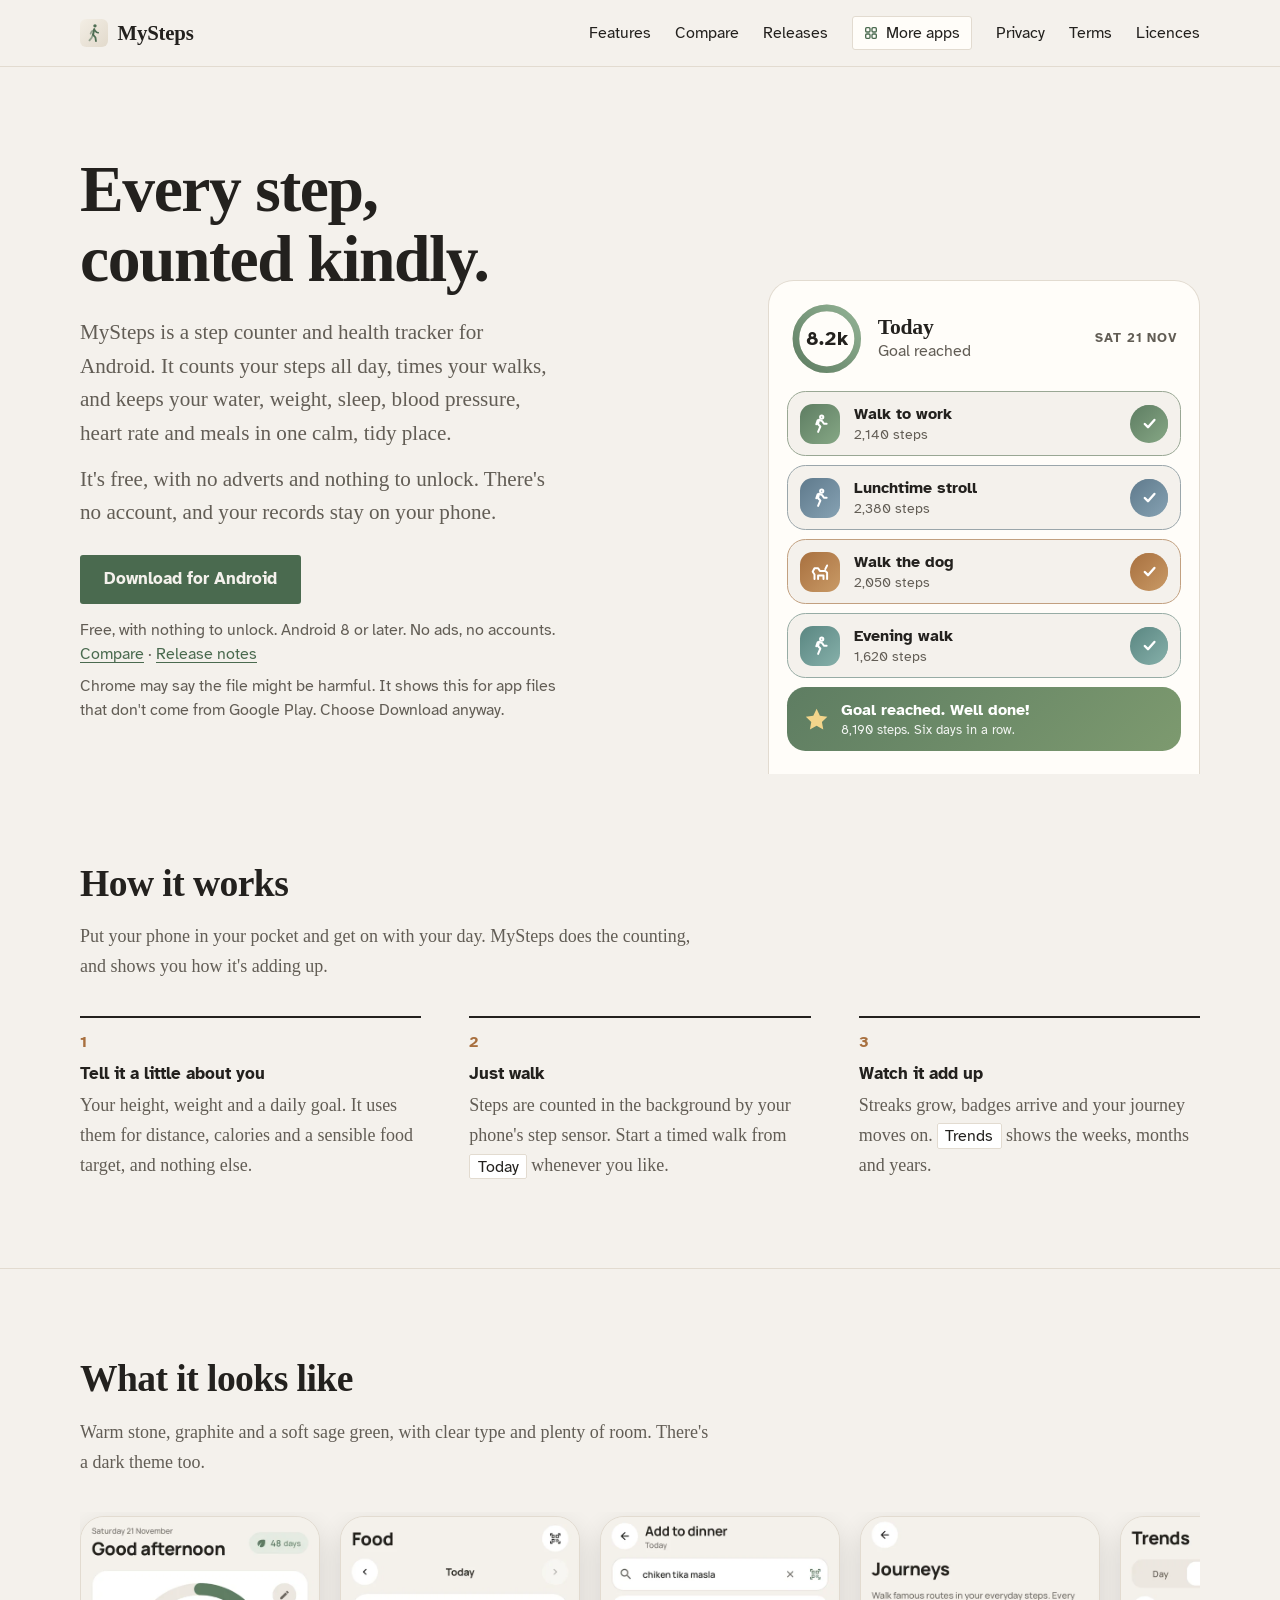
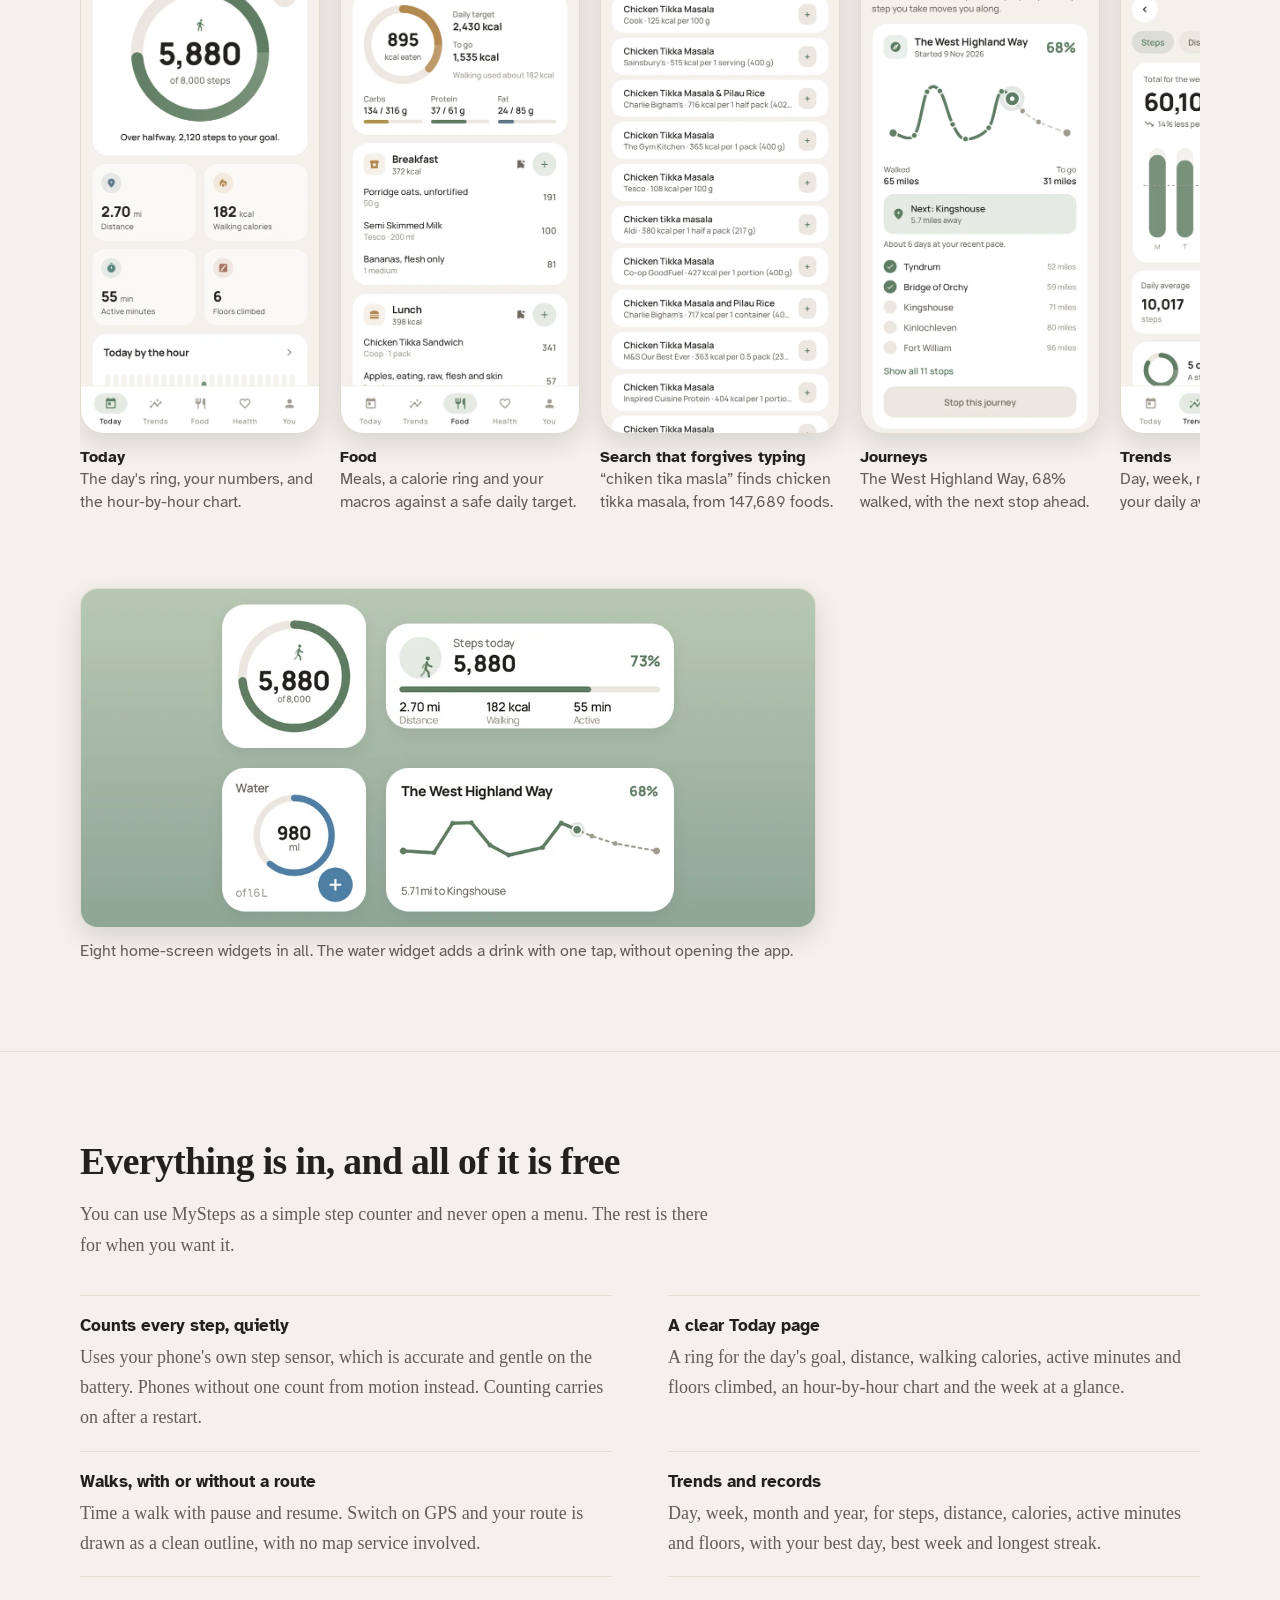
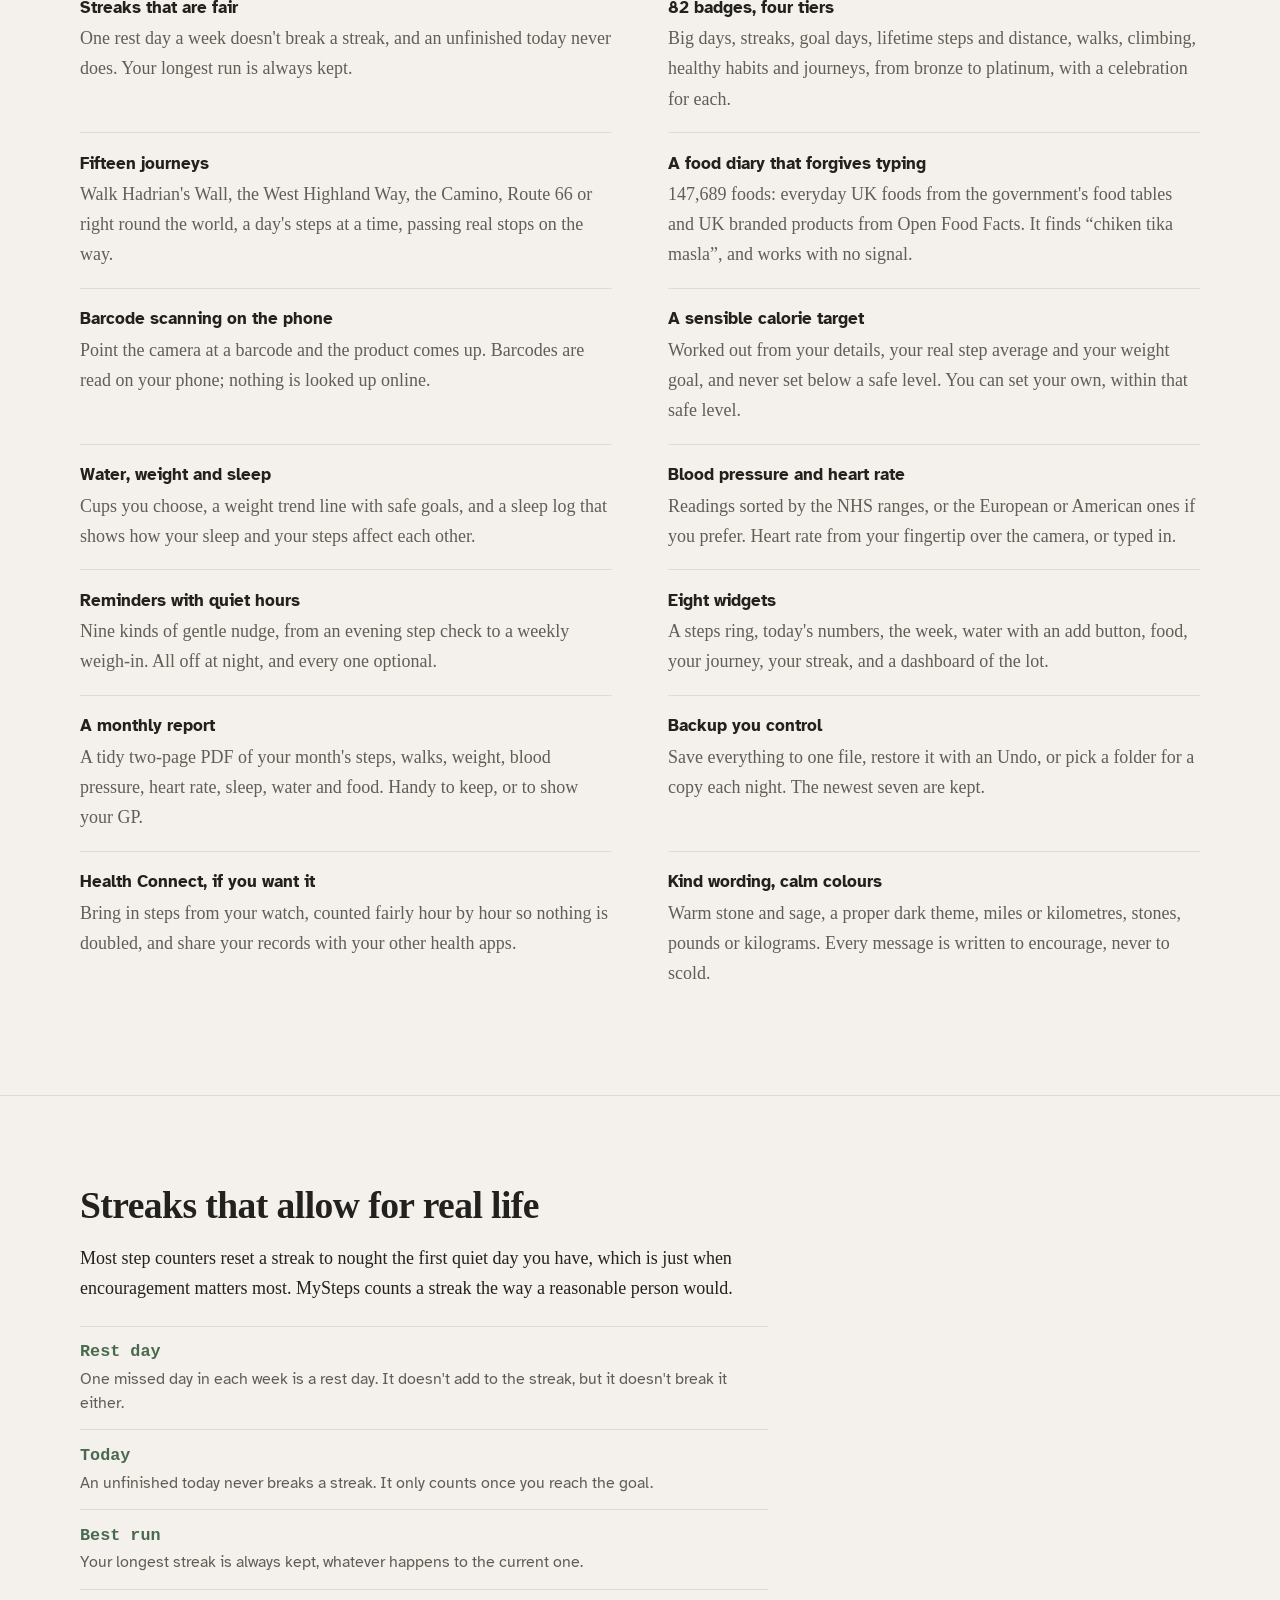
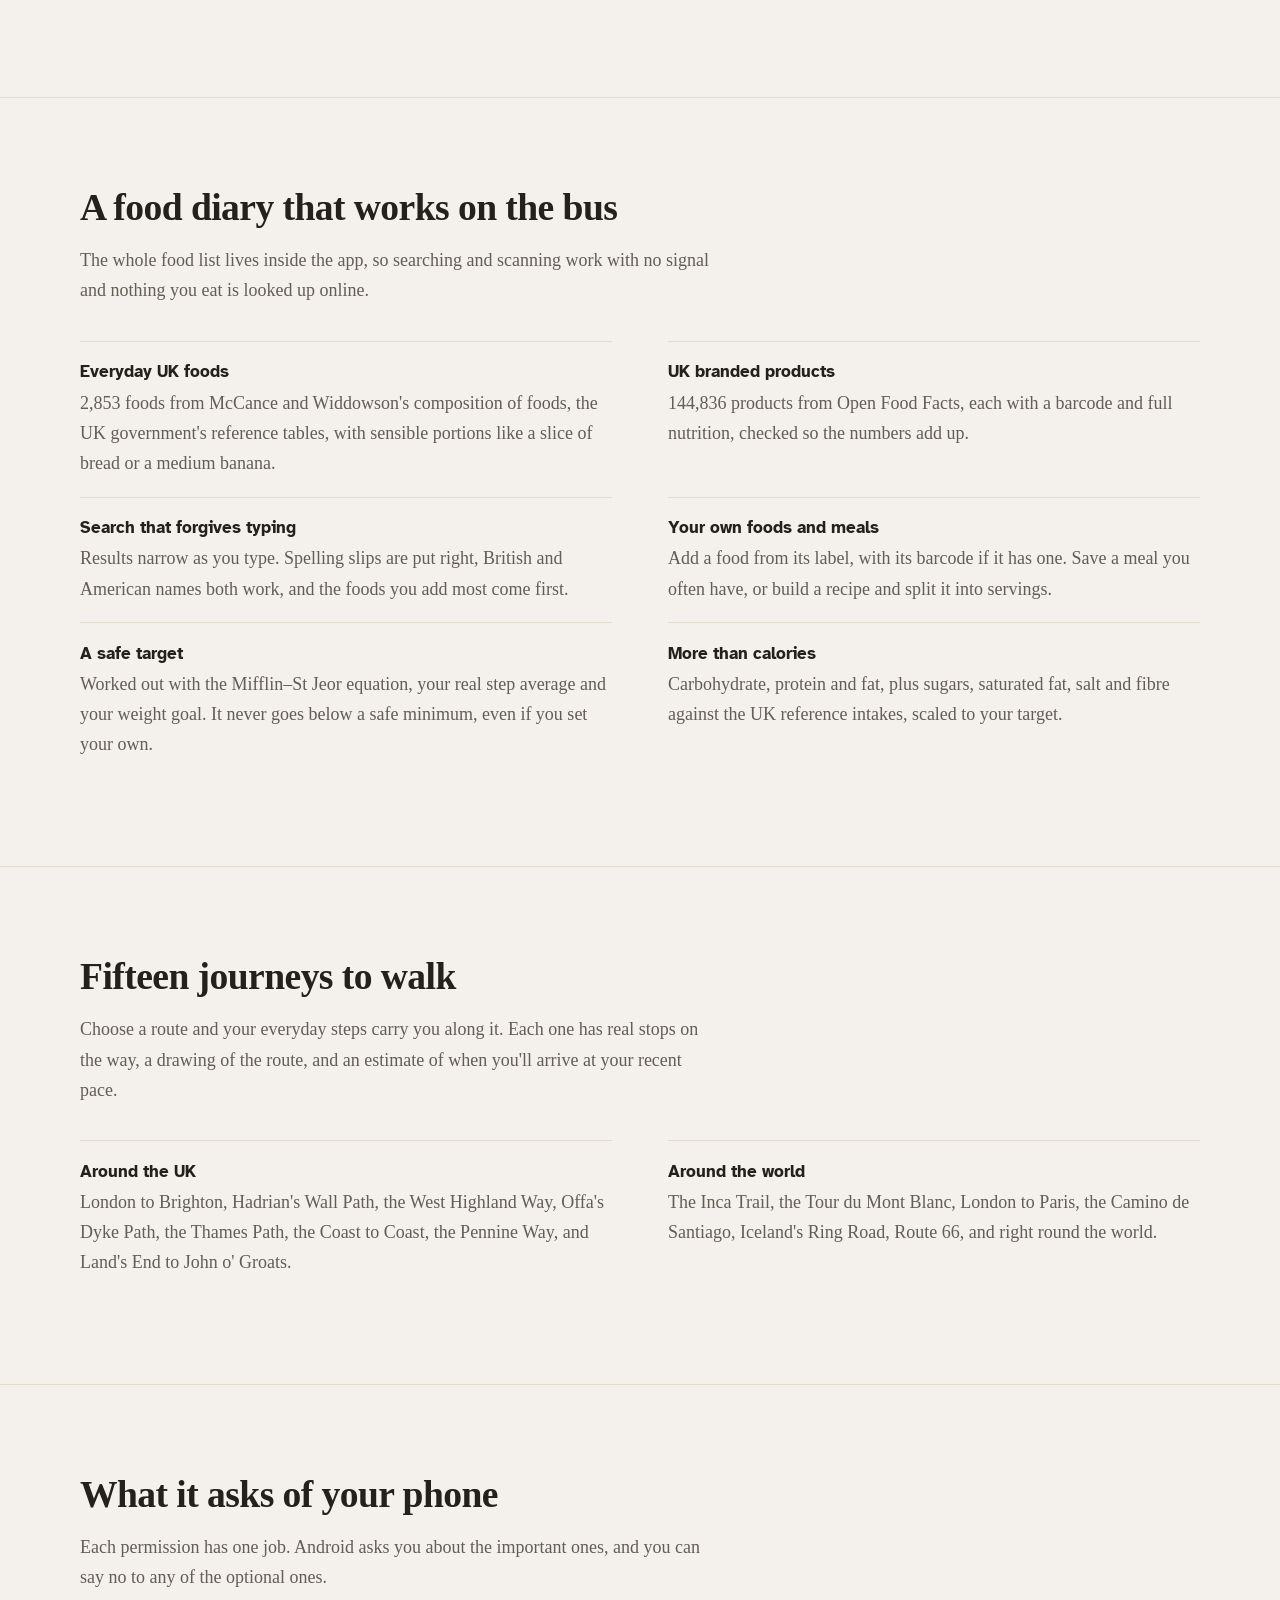
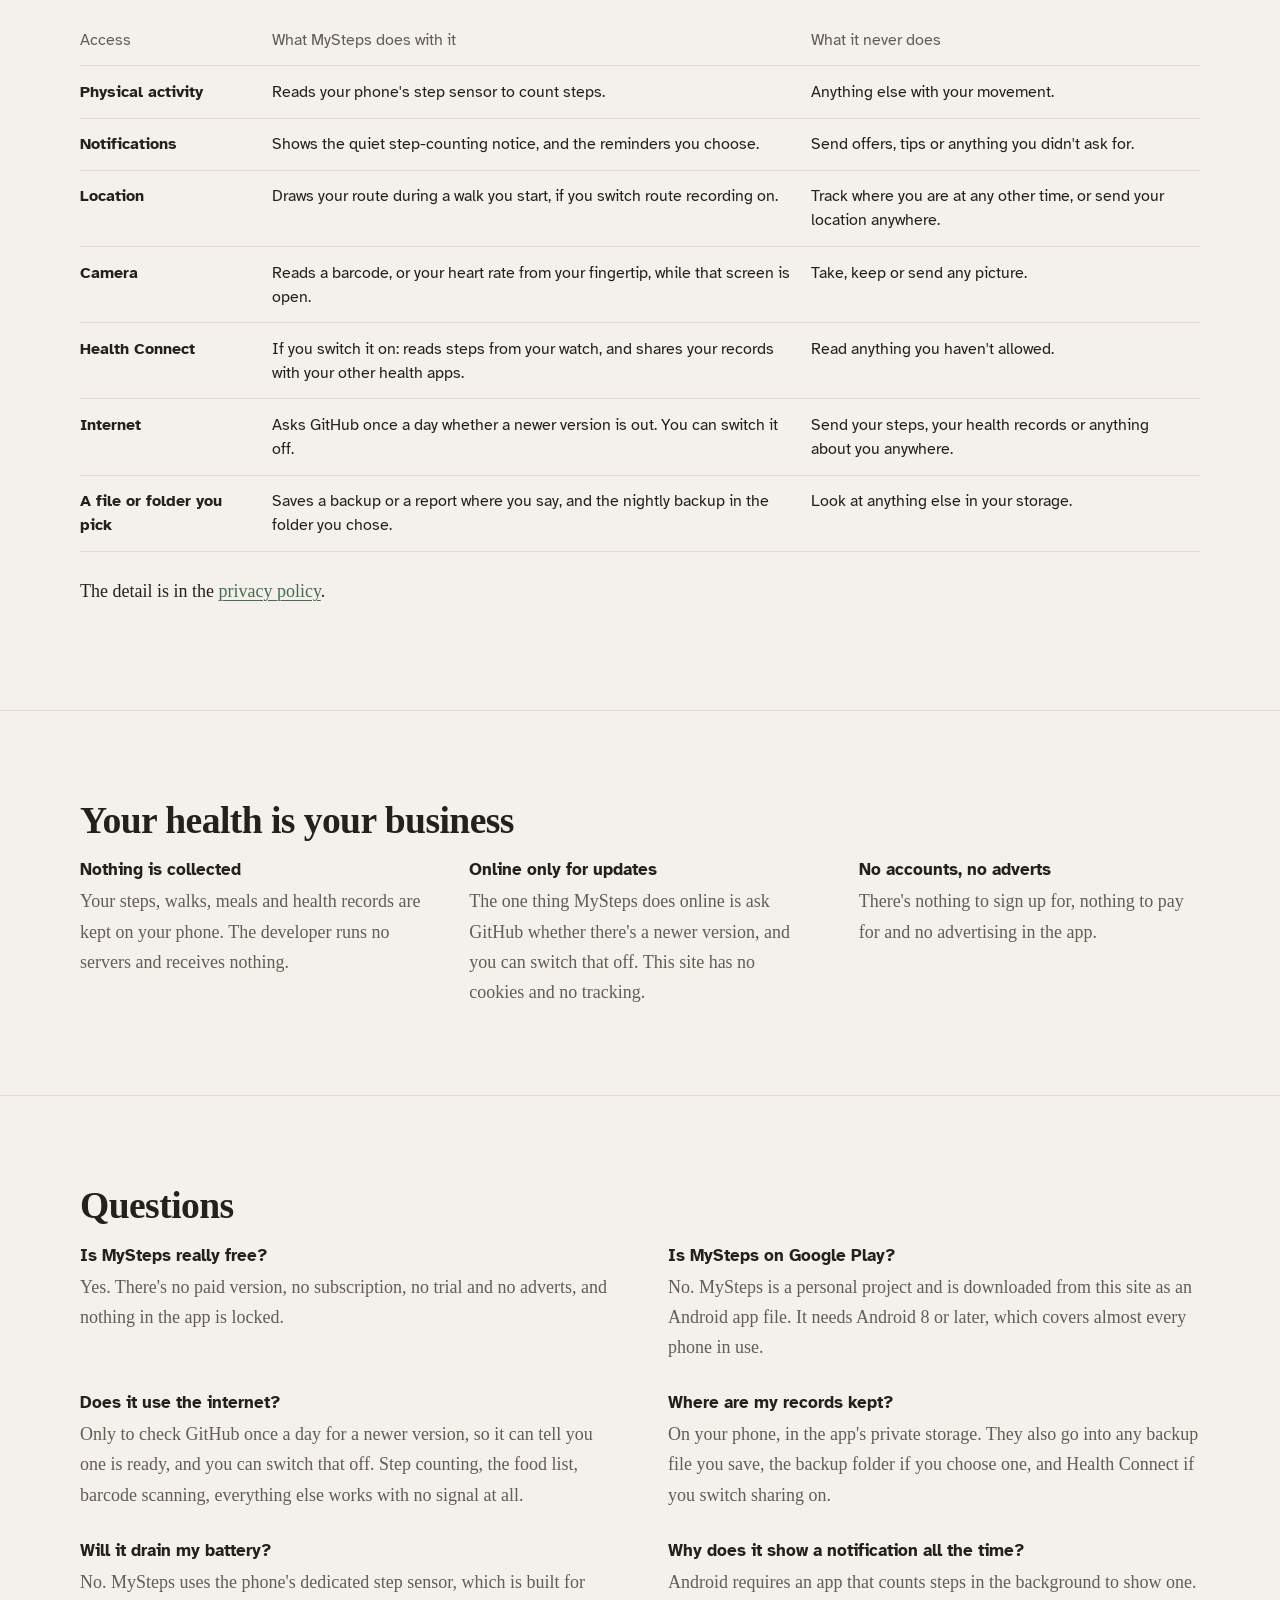
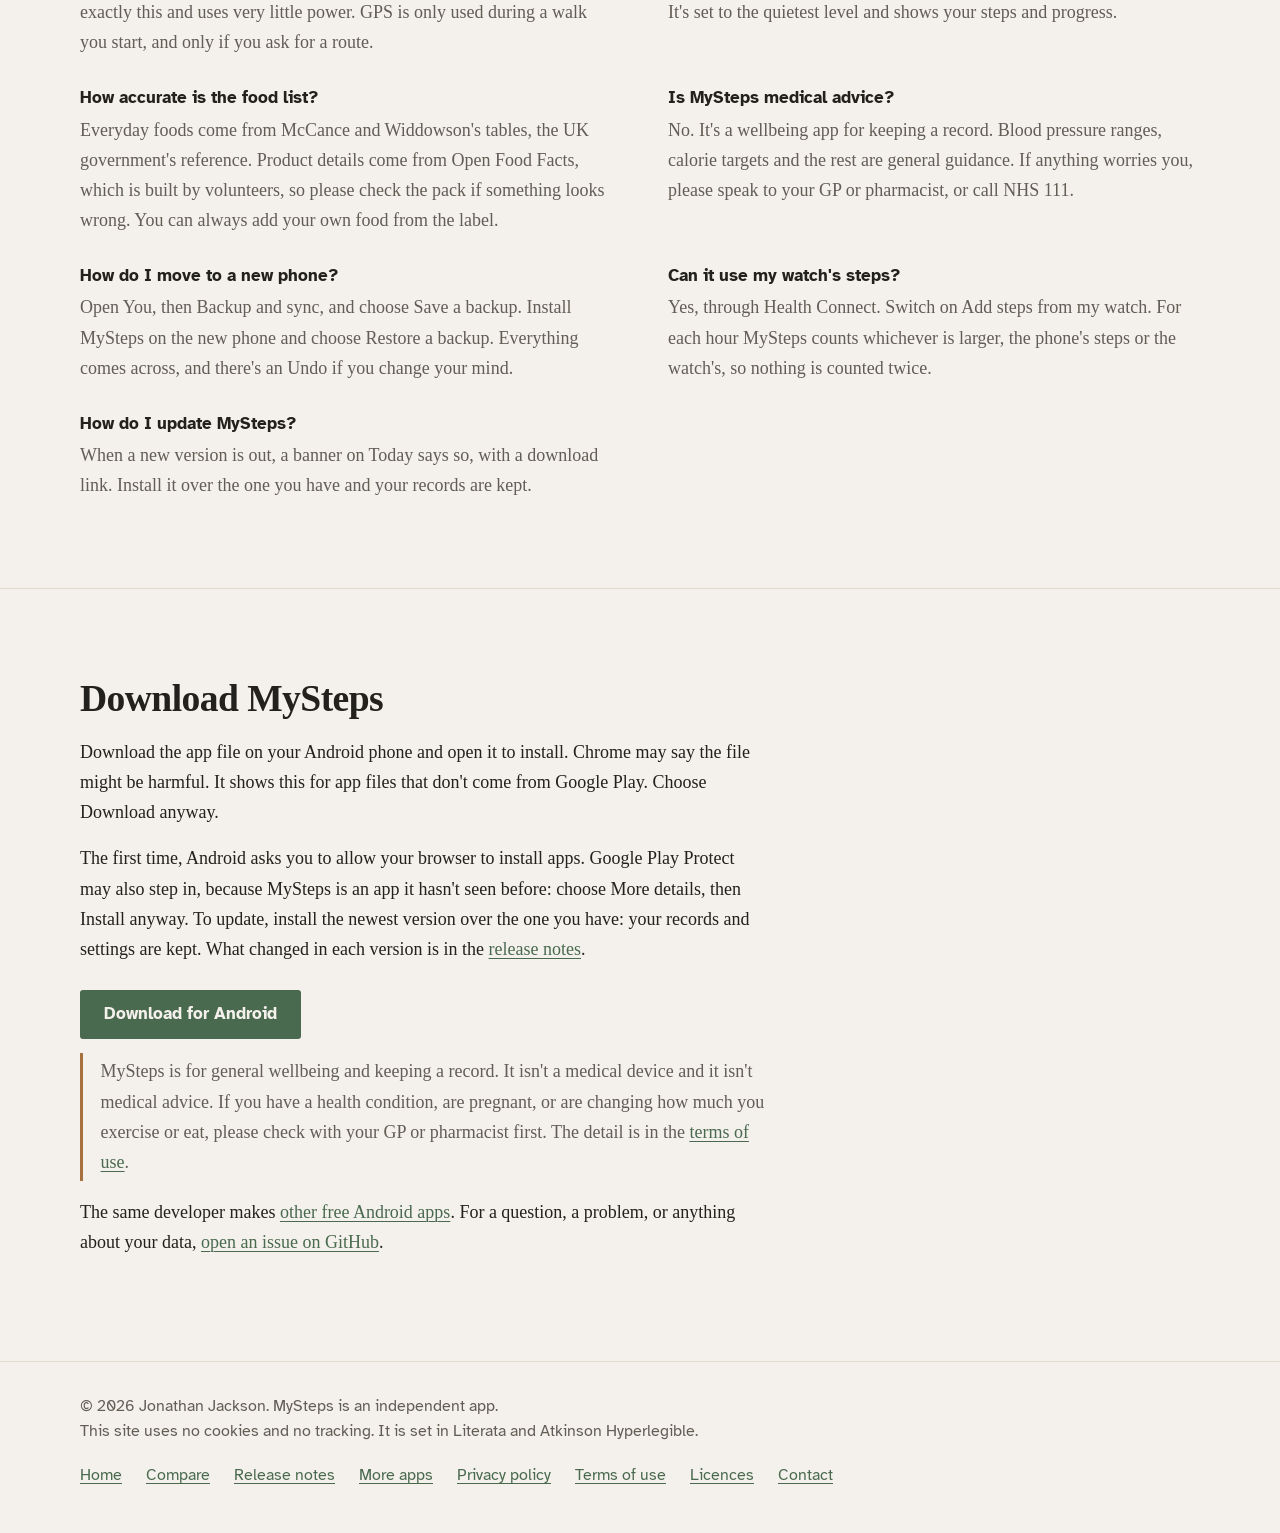
==== index.html @ c054b383 "MySteps website" ====
<!DOCTYPE html>
<html lang="en-GB">
<head>
<meta charset="utf-8">
<meta name="viewport" content="width=device-width, initial-scale=1">
<title>MySteps: a free step counter and health tracker for Android</title>
<meta name="description" content="MySteps counts your steps, times your walks, and keeps water, weight, sleep, blood pressure, heart rate and an offline UK food diary in one place. Free, no adverts, no account.">
<meta name="author" content="Jonathan Jackson">
<link rel="canonical" href="https://customgpter.github.io/mysteps/">
<meta name="theme-color" content="#f4f1ec" media="(prefers-color-scheme: light)">
<meta name="theme-color" content="#121211" media="(prefers-color-scheme: dark)">
<meta property="og:type" content="website">
<meta property="og:site_name" content="MySteps">
<meta property="og:title" content="MySteps: a free step counter and health tracker for Android">
<meta property="og:description" content="MySteps counts your steps, times your walks, and keeps water, weight, sleep, blood pressure, heart rate and an offline UK food diary in one place. Free, no adverts, no account.">
<meta property="og:url" content="https://customgpter.github.io/mysteps/">
<meta property="og:image" content="https://customgpter.github.io/mysteps/assets/og.png">
<meta property="og:image:width" content="1200">
<meta property="og:image:height" content="630">
<meta property="og:image:alt" content="Two MySteps screens, Today and Food, beside the MySteps name">
<meta property="og:locale" content="en_GB">
<meta name="twitter:card" content="summary_large_image">
<link rel="icon" href="assets/favicon.svg" type="image/svg+xml">
<link rel="apple-touch-icon" href="assets/apple-touch-icon.png">
<link rel="preload" href="assets/fonts/literata-latin-700-normal.woff2" as="font" type="font/woff2" crossorigin>
<link rel="preload" href="assets/fonts/literata-latin-400-normal.woff2" as="font" type="font/woff2" crossorigin>
<link rel="stylesheet" href="assets/site.css?v=1">
<script type="application/ld+json">{"@context":"https://schema.org","@type":"SoftwareApplication","name":"MySteps","url":"https://customgpter.github.io/mysteps/","description":"MySteps is an Android step counter and health tracker with walks, trends, fair streaks, 82 badges, 15 virtual journeys, an offline UK food diary with barcode scanning, water, weight, blood pressure, heart rate and sleep, reminders, eight widgets, a monthly PDF report, backup and Health Connect.","applicationCategory":"HealthApplication","applicationSubCategory":"Pedometer","operatingSystem":"Android 8.0 or later","softwareVersion":"1.0.0","downloadUrl":"https://github.com/CustomGPTer/mysteps/releases/latest/download/MySteps.apk","releaseNotes":"https://customgpter.github.io/mysteps/releases.html","offers":{"@type":"Offer","price":"0","priceCurrency":"GBP"},"inLanguage":"en-GB","image":"https://customgpter.github.io/mysteps/assets/og.png","screenshot":["https://customgpter.github.io/mysteps/assets/shots/today.webp","https://customgpter.github.io/mysteps/assets/shots/food.webp","https://customgpter.github.io/mysteps/assets/shots/journeys.webp"],"author":{"@type":"Person","name":"Jonathan Jackson"}}</script>
<script type="application/ld+json">{"@context":"https://schema.org","@type":"WebSite","name":"MySteps","url":"https://customgpter.github.io/mysteps/","inLanguage":"en-GB"}</script>
<script type="application/ld+json">{"@context": "https://schema.org", "@type": "FAQPage", "mainEntity": [{"@type": "Question", "name": "Is MySteps really free?", "acceptedAnswer": {"@type": "Answer", "text": "Yes. There's no paid version, no subscription, no trial and no adverts, and nothing in the app is locked."}}, {"@type": "Question", "name": "Is MySteps on Google Play?", "acceptedAnswer": {"@type": "Answer", "text": "No. MySteps is a personal project and is downloaded from this site as an Android app file. It needs Android 8 or later, which covers almost every phone in use."}}, {"@type": "Question", "name": "Does it use the internet?", "acceptedAnswer": {"@type": "Answer", "text": "Only to check GitHub once a day for a newer version, so it can tell you one is ready, and you can switch that off. Step counting, the food list, barcode scanning, everything else works with no signal at all."}}, {"@type": "Question", "name": "Where are my records kept?", "acceptedAnswer": {"@type": "Answer", "text": "On your phone, in the app's private storage. They also go into any backup file you save, the backup folder if you choose one, and Health Connect if you switch sharing on."}}, {"@type": "Question", "name": "Will it drain my battery?", "acceptedAnswer": {"@type": "Answer", "text": "No. MySteps uses the phone's dedicated step sensor, which is built for exactly this and uses very little power. GPS is only used during a walk you start, and only if you ask for a route."}}, {"@type": "Question", "name": "Why does it show a notification all the time?", "acceptedAnswer": {"@type": "Answer", "text": "Android requires an app that counts steps in the background to show one. It's set to the quietest level and shows your steps and progress."}}, {"@type": "Question", "name": "How accurate is the food list?", "acceptedAnswer": {"@type": "Answer", "text": "Everyday foods come from McCance and Widdowson's tables, the UK government's reference. Product details come from Open Food Facts, which is built by volunteers, so please check the pack if something looks wrong. You can always add your own food from the label."}}, {"@type": "Question", "name": "Is MySteps medical advice?", "acceptedAnswer": {"@type": "Answer", "text": "No. It's a wellbeing app for keeping a record. Blood pressure ranges, calorie targets and the rest are general guidance. If anything worries you, please speak to your GP or pharmacist, or call NHS 111."}}, {"@type": "Question", "name": "How do I move to a new phone?", "acceptedAnswer": {"@type": "Answer", "text": "Open You, then Backup and sync, and choose Save a backup. Install MySteps on the new phone and choose Restore a backup. Everything comes across, and there's an Undo if you change your mind."}}, {"@type": "Question", "name": "Can it use my watch's steps?", "acceptedAnswer": {"@type": "Answer", "text": "Yes, through Health Connect. Switch on Add steps from my watch. For each hour MySteps counts whichever is larger, the phone's steps or the watch's, so nothing is counted twice."}}, {"@type": "Question", "name": "How do I update MySteps?", "acceptedAnswer": {"@type": "Answer", "text": "When a new version is out, a banner on Today says so, with a download link. Install it over the one you have and your records are kept."}}]}</script>
</head>
<body>
<a class="skip" href="#main">Skip to content</a>
<header class="masthead">
<div class="wrap">
<a class="brand" href="./" aria-label="MySteps home"><svg viewBox="0 0 108 108" aria-hidden="true"><defs><linearGradient id="ms-tile" x1="0" y1="0" x2="1" y2="1"><stop offset="0" stop-color="#F3EEE5"/><stop offset="1" stop-color="#E2DACC"/></linearGradient></defs><rect width="108" height="108" rx="24" fill="url(#ms-tile)"/><g transform="translate(54 54) scale(1.25) translate(-54 -52)" fill="none" stroke="#4F6E54" stroke-linecap="round" stroke-linejoin="round"><circle cx="57" cy="30" r="5.2" fill="#4F6E54" stroke="none"/><path d="M55 40 51 57" stroke-width="6.2"/><path d="M54.6 42.5 61.5 49.5 67 51" stroke-width="5"/><path d="M54.6 42.5 46.5 47.5 43.5 54" stroke-width="5" stroke-opacity=".55"/><path d="M51 57 58.5 66 60 77" stroke-width="5.6"/><path d="M51 57 46.5 67 40 74.5" stroke-width="5.6" stroke-opacity=".55"/></g></svg><span>MySteps</span></a>
<nav aria-label="Main"><ul><li><a href="./#features">Features</a></li><li><a href="compare.html">Compare</a></li><li><a href="releases.html">Releases</a></li><li><a class="more-apps" href="more-apps.html"><svg viewBox="0 0 24 24" aria-hidden="true"><rect x="4" y="4" width="6.5" height="6.5" rx="1.6"/><rect x="13.5" y="4" width="6.5" height="6.5" rx="1.6"/><rect x="4" y="13.5" width="6.5" height="6.5" rx="1.6"/><rect x="13.5" y="13.5" width="6.5" height="6.5" rx="1.6"/></svg>More apps</a></li><li><a href="privacy.html">Privacy</a></li><li><a href="terms.html">Terms</a></li><li><a href="licences.html">Licences</a></li></ul></nav>
</div>
</header>
<main id="main">
<div class="hero">
<div class="wrap hero-grid">
<div class="hero-copy">
<h1>Every step, counted kindly.</h1>
<p class="lede">MySteps is a step counter and health tracker for Android. It counts your steps all day, times your walks, and keeps your water, weight, sleep, blood pressure, heart rate and meals in one calm, tidy place.</p>
<p class="lede">It's free, with no adverts and nothing to unlock. There's no account, and your records stay on your phone.</p>
<p class="get"><a class="button" href="https://github.com/CustomGPTer/mysteps/releases/latest/download/MySteps.apk">Download for Android</a></p>
<p class="facts">Free, with nothing to unlock. Android 8 or later. No ads, no accounts. <a href="compare.html">Compare</a> &middot; <a href="releases.html">Release notes</a></p>
<p class="facts">Chrome may say the file might be harmful. It shows this for app files that don't come from Google Play. Choose Download anyway.</p>
</div>
<div class="demo" role="img" aria-label="The MySteps Today ring. Four walks through the day are added one after another, the ring fills to the day's goal of 8,000 steps, and a banner says the goal is reached, the sixth day in a row."><div class="d-head"><span class="d-ring"><svg viewBox="0 0 100 100" aria-hidden="true"><defs><linearGradient id="ms-demo" x1="0" y1="0" x2="1" y2="1"><stop offset="0" stop-color="#5e7d62"/><stop offset="1" stop-color="#93b395"/></linearGradient></defs><circle class="t" cx="50" cy="50" r="42"/><circle class="r" cx="50" cy="50" r="42" pathLength="100"/></svg><span class="d-count"><span class="reel"><span><b>0</b><b>2.1k</b><b>4.5k</b><b>6.6k</b><b>8.2k</b></span></span></span></span><span class="d-title"><strong>Today</strong><span class="d-sub"><span class="a">Every step counts</span><span class="b">Goal reached</span></span></span><span class="d-date">Sat 21 Nov</span></div><ul class="d-rows"><li style="--c:#5e7d62;--c2:#86a785"><span class="d-ico"><svg viewBox="0 0 24 24" aria-hidden="true"><circle cx="13" cy="4.5" r="1.8"/><path d="M9 21l2.5-6-2.5-2.5 1-5 3.5 1.5 2 3h3M7 12.5l1.5-4.5"/></svg></span><span class="d-name">Walk to work<small>2,140 steps</small></span><span class="d-tick"><span class="d-on"><svg viewBox="0 0 24 24" aria-hidden="true"><path d="M6 12.5l4 4 8-9"/></svg></span></span></li><li style="--c:#5f7a8c;--c2:#86a2b3"><span class="d-ico"><svg viewBox="0 0 24 24" aria-hidden="true"><circle cx="13" cy="4.5" r="1.8"/><path d="M9 21l2.5-6-2.5-2.5 1-5 3.5 1.5 2 3h3M7 12.5l1.5-4.5"/></svg></span><span class="d-name">Lunchtime stroll<small>2,380 steps</small></span><span class="d-tick"><span class="d-on"><svg viewBox="0 0 24 24" aria-hidden="true"><path d="M6 12.5l4 4 8-9"/></svg></span></span></li><li style="--c:#a8703f;--c2:#c99a66"><span class="d-ico"><svg viewBox="0 0 24 24" aria-hidden="true"><path d="M5 20v-5l-2-3 2-4h4l2 3h6l2 2v7M9 20v-4h6v4M17 9l2-4"/></svg></span><span class="d-name">Walk the dog<small>2,050 steps</small></span><span class="d-tick"><span class="d-on"><svg viewBox="0 0 24 24" aria-hidden="true"><path d="M6 12.5l4 4 8-9"/></svg></span></span></li><li style="--c:#5a8681;--c2:#86b0aa"><span class="d-ico"><svg viewBox="0 0 24 24" aria-hidden="true"><circle cx="13" cy="4.5" r="1.8"/><path d="M9 21l2.5-6-2.5-2.5 1-5 3.5 1.5 2 3h3M7 12.5l1.5-4.5"/></svg></span><span class="d-name">Evening walk<small>1,620 steps</small></span><span class="d-tick"><span class="d-on"><svg viewBox="0 0 24 24" aria-hidden="true"><path d="M6 12.5l4 4 8-9"/></svg></span></span></li></ul><div class="d-toast"><svg viewBox="0 0 24 24" aria-hidden="true"><path d="M12 2.5l2.9 6.1 6.6.9-4.8 4.6 1.2 6.6L12 17.5l-5.9 3.2 1.2-6.6L2.5 9.5l6.6-.9z"/></svg><span>Goal reached. Well done!<small>8,190 steps. Six days in a row.</small></span></div></div>
</div>
</div>

<section id="how" aria-labelledby="how-h">
<div class="wrap">
<h2 id="how-h">How it works</h2>
<p class="intro">Put your phone in your pocket and get on with your day. MySteps does the counting, and shows you how it's adding up.</p>
<ol class="steps">
<li><h3>Tell it a little about you</h3><p>Your height, weight and a daily goal. It uses them for distance, calories and a sensible food target, and nothing else.</p></li>
<li><h3>Just walk</h3><p>Steps are counted in the background by your phone's step sensor. Start a timed walk from <span class="path">Today</span> whenever you like.</p></li>
<li><h3>Watch it add up</h3><p>Streaks grow, badges arrive and your journey moves on. <span class="path">Trends</span> shows the weeks, months and years.</p></li>
</ol>
</div>
</section>

<section id="screens" aria-labelledby="screens-h">
<div class="wrap">
<h2 id="screens-h">What it looks like</h2>
<p class="intro">Warm stone, graphite and a soft sage green, with clear type and plenty of room. There's a dark theme too.</p>
<ul class="shots"><li><figure><img src="assets/shots/today.webp" width="540" height="1169" alt="Today: The day&#x27;s ring, your numbers, and the hour-by-hour chart."><figcaption><strong>Today</strong>The day&#x27;s ring, your numbers, and the hour-by-hour chart.</figcaption></figure></li><li><figure><img src="assets/shots/food.webp" width="540" height="1169" alt="Food: Meals, a calorie ring and your macros against a safe daily target."><figcaption><strong>Food</strong>Meals, a calorie ring and your macros against a safe daily target.</figcaption></figure></li><li><figure><img src="assets/shots/search.webp" width="540" height="1169" alt="Search that forgives typing: “chiken tika masla” finds chicken tikka masala, from 147,689 foods."><figcaption><strong>Search that forgives typing</strong>“chiken tika masla” finds chicken tikka masala, from 147,689 foods.</figcaption></figure></li><li><figure><img src="assets/shots/journeys.webp" width="540" height="1169" alt="Journeys: The West Highland Way, 68% walked, with the next stop ahead." loading="lazy"><figcaption><strong>Journeys</strong>The West Highland Way, 68% walked, with the next stop ahead.</figcaption></figure></li><li><figure><img src="assets/shots/trends.webp" width="540" height="1169" alt="Trends: Day, week, month and year, with your daily average and best day." loading="lazy"><figcaption><strong>Trends</strong>Day, week, month and year, with your daily average and best day.</figcaption></figure></li><li><figure><img src="assets/shots/health.webp" width="540" height="1169" alt="Health: Water, weight, sleep, blood pressure and heart rate in one place." loading="lazy"><figcaption><strong>Health</strong>Water, weight, sleep, blood pressure and heart rate in one place.</figcaption></figure></li><li><figure><img src="assets/shots/badges.webp" width="540" height="1169" alt="Achievements: Your streak, with its weekly rest day, and 82 badges to earn." loading="lazy"><figcaption><strong>Achievements</strong>Your streak, with its weekly rest day, and 82 badges to earn.</figcaption></figure></li><li><figure><img src="assets/shots/dark.webp" width="540" height="1169" alt="Dark theme: The same app in its dark look, for evenings." loading="lazy"><figcaption><strong>Dark theme</strong>The same app in its dark look, for evenings.</figcaption></figure></li></ul>
<figure class="wide-shot"><img src="assets/shots/widgets.webp" width="1040" height="480" alt="Four MySteps widgets on a home screen: a steps ring, today's steps with distance, calories and active minutes, water with an add button, and the West Highland Way journey" loading="lazy"><figcaption>Eight home-screen widgets in all. The water widget adds a drink with one tap, without opening the app.</figcaption></figure>
</div>
</section>

<section id="features" aria-labelledby="features-h">
<div class="wrap">
<h2 id="features-h">Everything is in, and all of it is free</h2>
<p class="intro">You can use MySteps as a simple step counter and never open a menu. The rest is there for when you want it.</p>
<dl class="features">
<div><dt>Counts every step, quietly</dt><dd>Uses your phone&#x27;s own step sensor, which is accurate and gentle on the battery. Phones without one count from motion instead. Counting carries on after a restart.</dd></div><div><dt>A clear Today page</dt><dd>A ring for the day&#x27;s goal, distance, walking calories, active minutes and floors climbed, an hour-by-hour chart and the week at a glance.</dd></div><div><dt>Walks, with or without a route</dt><dd>Time a walk with pause and resume. Switch on GPS and your route is drawn as a clean outline, with no map service involved.</dd></div><div><dt>Trends and records</dt><dd>Day, week, month and year, for steps, distance, calories, active minutes and floors, with your best day, best week and longest streak.</dd></div><div><dt>Streaks that are fair</dt><dd>One rest day a week doesn&#x27;t break a streak, and an unfinished today never does. Your longest run is always kept.</dd></div><div><dt>82 badges, four tiers</dt><dd>Big days, streaks, goal days, lifetime steps and distance, walks, climbing, healthy habits and journeys, from bronze to platinum, with a celebration for each.</dd></div><div><dt>Fifteen journeys</dt><dd>Walk Hadrian&#x27;s Wall, the West Highland Way, the Camino, Route 66 or right round the world, a day&#x27;s steps at a time, passing real stops on the way.</dd></div><div><dt>A food diary that forgives typing</dt><dd>147,689 foods: everyday UK foods from the government&#x27;s food tables and UK branded products from Open Food Facts. It finds “chiken tika masla”, and works with no signal.</dd></div><div><dt>Barcode scanning on the phone</dt><dd>Point the camera at a barcode and the product comes up. Barcodes are read on your phone; nothing is looked up online.</dd></div><div><dt>A sensible calorie target</dt><dd>Worked out from your details, your real step average and your weight goal, and never set below a safe level. You can set your own, within that safe level.</dd></div><div><dt>Water, weight and sleep</dt><dd>Cups you choose, a weight trend line with safe goals, and a sleep log that shows how your sleep and your steps affect each other.</dd></div><div><dt>Blood pressure and heart rate</dt><dd>Readings sorted by the NHS ranges, or the European or American ones if you prefer. Heart rate from your fingertip over the camera, or typed in.</dd></div><div><dt>Reminders with quiet hours</dt><dd>Nine kinds of gentle nudge, from an evening step check to a weekly weigh-in. All off at night, and every one optional.</dd></div><div><dt>Eight widgets</dt><dd>A steps ring, today&#x27;s numbers, the week, water with an add button, food, your journey, your streak, and a dashboard of the lot.</dd></div><div><dt>A monthly report</dt><dd>A tidy two-page PDF of your month&#x27;s steps, walks, weight, blood pressure, heart rate, sleep, water and food. Handy to keep, or to show your GP.</dd></div><div><dt>Backup you control</dt><dd>Save everything to one file, restore it with an Undo, or pick a folder for a copy each night. The newest seven are kept.</dd></div><div><dt>Health Connect, if you want it</dt><dd>Bring in steps from your watch, counted fairly hour by hour so nothing is doubled, and share your records with your other health apps.</dd></div><div><dt>Kind wording, calm colours</dt><dd>Warm stone and sage, a proper dark theme, miles or kilometres, stones, pounds or kilograms. Every message is written to encourage, never to scold.</dd></div>
</dl>
</div>
</section>

<section id="streaks" aria-labelledby="streaks-h">
<div class="wrap"><div class="measure">
<h2 id="streaks-h">Streaks that allow for real life</h2>
<p>Most step counters reset a streak to nought the first quiet day you have, which is just when encouragement matters most. MySteps counts a streak the way a reasonable person would.</p>
<ul class="typed">
<li><code>Rest day</code><span>One missed day in each week is a rest day. It doesn't add to the streak, but it doesn't break it either.</span></li>
<li><code>Today</code><span>An unfinished today never breaks a streak. It only counts once you reach the goal.</span></li>
<li><code>Best run</code><span>Your longest streak is always kept, whatever happens to the current one.</span></li>
</ul>
</div></div>
</section>

<section id="food" aria-labelledby="food-h">
<div class="wrap">
<h2 id="food-h">A food diary that works on the bus</h2>
<p class="intro">The whole food list lives inside the app, so searching and scanning work with no signal and nothing you eat is looked up online.</p>
<dl class="features">
<div><dt>Everyday UK foods</dt><dd>2,853 foods from McCance and Widdowson's composition of foods, the UK government's reference tables, with sensible portions like a slice of bread or a medium banana.</dd></div>
<div><dt>UK branded products</dt><dd>144,836 products from Open Food Facts, each with a barcode and full nutrition, checked so the numbers add up.</dd></div>
<div><dt>Search that forgives typing</dt><dd>Results narrow as you type. Spelling slips are put right, British and American names both work, and the foods you add most come first.</dd></div>
<div><dt>Your own foods and meals</dt><dd>Add a food from its label, with its barcode if it has one. Save a meal you often have, or build a recipe and split it into servings.</dd></div>
<div><dt>A safe target</dt><dd>Worked out with the Mifflin&ndash;St Jeor equation, your real step average and your weight goal. It never goes below a safe minimum, even if you set your own.</dd></div>
<div><dt>More than calories</dt><dd>Carbohydrate, protein and fat, plus sugars, saturated fat, salt and fibre against the UK reference intakes, scaled to your target.</dd></div>
</dl>
</div>
</section>

<section id="journeys" aria-labelledby="journeys-h">
<div class="wrap">
<h2 id="journeys-h">Fifteen journeys to walk</h2>
<p class="intro">Choose a route and your everyday steps carry you along it. Each one has real stops on the way, a drawing of the route, and an estimate of when you'll arrive at your recent pace.</p>
<dl class="features">
<div><dt>Around the UK</dt><dd>London to Brighton, Hadrian's Wall Path, the West Highland Way, Offa's Dyke Path, the Thames Path, the Coast to Coast, the Pennine Way, and Land's End to John o' Groats.</dd></div>
<div><dt>Around the world</dt><dd>The Inca Trail, the Tour du Mont Blanc, London to Paris, the Camino de Santiago, Iceland's Ring Road, Route 66, and right round the world.</dd></div>
</dl>
</div>
</section>

<section id="permissions" aria-labelledby="permissions-h">
<div class="wrap">
<h2 id="permissions-h">What it asks of your phone</h2>
<p class="intro">Each permission has one job. Android asks you about the important ones, and you can say no to any of the optional ones.</p>
<div class="scroll">
<table>
<thead><tr><th scope="col">Access</th><th scope="col">What MySteps does with it</th><th scope="col">What it never does</th></tr></thead>
<tbody>
<tr><th scope="row">Physical activity</th><td>Reads your phone's step sensor to count steps.</td><td>Anything else with your movement.</td></tr>
<tr><th scope="row">Notifications</th><td>Shows the quiet step-counting notice, and the reminders you choose.</td><td>Send offers, tips or anything you didn't ask for.</td></tr>
<tr><th scope="row">Location</th><td>Draws your route during a walk you start, if you switch route recording on.</td><td>Track where you are at any other time, or send your location anywhere.</td></tr>
<tr><th scope="row">Camera</th><td>Reads a barcode, or your heart rate from your fingertip, while that screen is open.</td><td>Take, keep or send any picture.</td></tr>
<tr><th scope="row">Health Connect</th><td>If you switch it on: reads steps from your watch, and shares your records with your other health apps.</td><td>Read anything you haven't allowed.</td></tr>
<tr><th scope="row">Internet</th><td>Asks GitHub once a day whether a newer version is out. You can switch it off.</td><td>Send your steps, your health records or anything about you anywhere.</td></tr>
<tr><th scope="row">A file or folder you pick</th><td>Saves a backup or a report where you say, and the nightly backup in the folder you chose.</td><td>Look at anything else in your storage.</td></tr>
</tbody>
</table>
</div>
<p class="after-table">The detail is in the <a href="privacy.html">privacy policy</a>.</p>
</div>
</section>

<section id="privacy" aria-labelledby="privacy-h">
<div class="wrap">
<h2 id="privacy-h">Your health is your business</h2>
<ul class="plain">
<li><h3>Nothing is collected</h3><p>Your steps, walks, meals and health records are kept on your phone. The developer runs no servers and receives nothing.</p></li>
<li><h3>Online only for updates</h3><p>The one thing MySteps does online is ask GitHub whether there's a newer version, and you can switch that off. This site has no cookies and no tracking.</p></li>
<li><h3>No accounts, no adverts</h3><p>There's nothing to sign up for, nothing to pay for and no advertising in the app.</p></li>
</ul>
</div>
</section>

<section id="faq" aria-labelledby="faq-h">
<div class="wrap">
<h2 id="faq-h">Questions</h2>
<div class="faq"><div><h3>Is MySteps really free?</h3><p>Yes. There&#x27;s no paid version, no subscription, no trial and no adverts, and nothing in the app is locked.</p></div><div><h3>Is MySteps on Google Play?</h3><p>No. MySteps is a personal project and is downloaded from this site as an Android app file. It needs Android 8 or later, which covers almost every phone in use.</p></div><div><h3>Does it use the internet?</h3><p>Only to check GitHub once a day for a newer version, so it can tell you one is ready, and you can switch that off. Step counting, the food list, barcode scanning, everything else works with no signal at all.</p></div><div><h3>Where are my records kept?</h3><p>On your phone, in the app&#x27;s private storage. They also go into any backup file you save, the backup folder if you choose one, and Health Connect if you switch sharing on.</p></div><div><h3>Will it drain my battery?</h3><p>No. MySteps uses the phone&#x27;s dedicated step sensor, which is built for exactly this and uses very little power. GPS is only used during a walk you start, and only if you ask for a route.</p></div><div><h3>Why does it show a notification all the time?</h3><p>Android requires an app that counts steps in the background to show one. It&#x27;s set to the quietest level and shows your steps and progress.</p></div><div><h3>How accurate is the food list?</h3><p>Everyday foods come from McCance and Widdowson&#x27;s tables, the UK government&#x27;s reference. Product details come from Open Food Facts, which is built by volunteers, so please check the pack if something looks wrong. You can always add your own food from the label.</p></div><div><h3>Is MySteps medical advice?</h3><p>No. It&#x27;s a wellbeing app for keeping a record. Blood pressure ranges, calorie targets and the rest are general guidance. If anything worries you, please speak to your GP or pharmacist, or call NHS 111.</p></div><div><h3>How do I move to a new phone?</h3><p>Open You, then Backup and sync, and choose Save a backup. Install MySteps on the new phone and choose Restore a backup. Everything comes across, and there&#x27;s an Undo if you change your mind.</p></div><div><h3>Can it use my watch&#x27;s steps?</h3><p>Yes, through Health Connect. Switch on Add steps from my watch. For each hour MySteps counts whichever is larger, the phone&#x27;s steps or the watch&#x27;s, so nothing is counted twice.</p></div><div><h3>How do I update MySteps?</h3><p>When a new version is out, a banner on Today says so, with a download link. Install it over the one you have and your records are kept.</p></div></div>
</div>
</section>

<section id="download" aria-labelledby="download-h">
<div class="wrap"><div class="measure">
<h2 id="download-h">Download MySteps</h2>
<p>Download the app file on your Android phone and open it to install. Chrome may say the file might be harmful. It shows this for app files that don't come from Google Play. Choose Download anyway.</p>
<p>The first time, Android asks you to allow your browser to install apps. Google Play Protect may also step in, because MySteps is an app it hasn't seen before: choose More details, then Install anyway. To update, install the newest version over the one you have: your records and settings are kept. What changed in each version is in the <a href="releases.html">release notes</a>.</p>
<p class="get"><a class="button" href="https://github.com/CustomGPTer/mysteps/releases/latest/download/MySteps.apk">Download for Android</a></p>
<p class="note">MySteps is for general wellbeing and keeping a record. It isn't a medical device and it isn't medical advice. If you have a health condition, are pregnant, or are changing how much you exercise or eat, please check with your GP or pharmacist first. The detail is in the <a href="terms.html#health">terms of use</a>.</p>
<p>The same developer makes <a href="more-apps.html">other free Android apps</a>. For a question, a problem, or anything about your data, <a href="https://github.com/CustomGPTer/mysteps/issues">open an issue on GitHub</a>.</p>
</div></div>
</section>
</main>
<footer class="colophon">
<div class="wrap">
<div>
<p>&copy; 2026 Jonathan Jackson. MySteps is an independent app.</p>
<p>This site uses no cookies and no tracking. It is set in Literata and Atkinson Hyperlegible.</p>
</div>
<nav aria-label="Footer"><ul>
<li><a href="./">Home</a></li>
<li><a href="compare.html">Compare</a></li>
<li><a href="releases.html">Release notes</a></li>
<li><a href="more-apps.html">More apps</a></li>
<li><a href="privacy.html">Privacy policy</a></li>
<li><a href="terms.html">Terms of use</a></li>
<li><a href="licences.html">Licences</a></li>
<li><a href="https://github.com/CustomGPTer/mysteps/issues">Contact</a></li>
</ul></nav>
</div>
</footer>
</body>
</html>
---- assets/site.css ----
@font-face{font-family:"Literata";src:url("fonts/literata-latin-400-normal.woff2") format("woff2");font-weight:400;font-style:normal;font-display:swap}
@font-face{font-family:"Literata";src:url("fonts/literata-latin-400-italic.woff2") format("woff2");font-weight:400;font-style:italic;font-display:swap}
@font-face{font-family:"Literata";src:url("fonts/literata-latin-700-normal.woff2") format("woff2");font-weight:700;font-style:normal;font-display:swap}
@font-face{font-family:"Atkinson Hyperlegible";src:url("fonts/atkinson-hyperlegible-latin-400-normal.woff2") format("woff2");font-weight:400;font-style:normal;font-display:swap}
@font-face{font-family:"Atkinson Hyperlegible";src:url("fonts/atkinson-hyperlegible-latin-700-normal.woff2") format("woff2");font-weight:700;font-style:normal;font-display:swap}

:root{
  --paper:#f4f1ec; --sheet:#fffdf9; --ink:#23211e; --soft:#625d55; --rule:#e2dbd0;
  --key:#4a6a4f; --mark:#a8703f; --label:#ffffff; --label-ink:#23211e;
  --serif:"Literata",Georgia,"Times New Roman",serif;
  --sans:"Atkinson Hyperlegible",system-ui,-apple-system,"Segoe UI",Roboto,sans-serif;
  color-scheme:light dark;
}
@media (prefers-color-scheme:dark){
  :root{--paper:#121211; --sheet:#1c1b19; --ink:#f2efe9; --soft:#aba59b; --rule:#2e2c28;
    --key:#9cbc9e; --mark:#d3af7b; --label:#22211e; --label-ink:#f2efe9}
}

*,*::before,*::after{box-sizing:border-box}
html{-webkit-text-size-adjust:100%;scroll-behavior:smooth}
@media (prefers-reduced-motion:reduce){html{scroll-behavior:auto}}
body{margin:0;background:var(--paper);color:var(--ink);font:400 1.125rem/1.68 var(--serif);text-rendering:optimizeLegibility}
img,svg{max-width:100%;display:block}
a{color:var(--key);text-decoration-thickness:.06em;text-underline-offset:.18em}
a:hover{text-decoration-thickness:.12em}
:focus-visible{outline:3px solid var(--mark);outline-offset:3px;border-radius:2px}
code{font:.9em/1 ui-monospace,SFMono-Regular,Menlo,Consolas,monospace;overflow-wrap:anywhere}
.skip{position:absolute;left:-999px;top:0;background:var(--ink);color:var(--paper);padding:.6rem 1rem;z-index:10}
.skip:focus{left:.5rem;top:.5rem}

.wrap{width:min(70rem,100% - 2.5rem);margin-inline:auto}
.measure{max-width:43rem}

/* ---------- masthead */
.masthead{border-bottom:1px solid var(--rule)}
.masthead .wrap{display:flex;flex-wrap:wrap;align-items:center;justify-content:space-between;gap:.5rem 2rem;padding-block:1rem}
.brand{display:inline-flex;align-items:center;gap:.6rem;font:700 1.3rem/1 var(--serif);color:var(--ink);text-decoration:none;letter-spacing:-.01em}
.brand svg{width:1.75rem;height:1.75rem;flex:none}
.masthead nav ul{display:flex;flex-wrap:wrap;gap:.25rem 1.5rem;list-style:none;margin:0;padding:0;font:400 1rem/1.4 var(--sans)}
.masthead nav a{color:var(--ink);text-decoration:none;padding-block:.35rem;display:inline-block}
.masthead nav a:hover,.masthead nav a[aria-current="page"]{text-decoration:underline;text-decoration-color:var(--mark);text-decoration-thickness:.14em;text-underline-offset:.4em}

/* ---------- hero */
.hero{padding-block:clamp(2.5rem,7vw,5.5rem) 0}
.hero-grid{display:grid;gap:clamp(2rem,5vw,4rem);align-items:end}
@media (min-width:60rem){.hero-grid{grid-template-columns:minmax(0,5fr) minmax(0,6fr)}}
.hero-copy{padding-bottom:clamp(1rem,4vw,3.5rem)}
h1{font:700 clamp(2.5rem,6.2vw,4.1rem)/1.06 var(--serif);letter-spacing:-.022em;margin:0 0 1.4rem;text-wrap:balance}
.lede{font-size:clamp(1.15rem,2.1vw,1.32rem);line-height:1.58;color:var(--soft);margin:0 0 1.4rem;max-width:33rem}
.facts{font:400 1rem/1.5 var(--sans);color:var(--soft);margin:0}

/* the demo: the one place the page shows off */
.demo{font:400 clamp(.86rem,1.5vw,1rem)/1.3 var(--sans);width:100%;max-width:27rem;margin-inline:auto;border:1px solid var(--rule);border-bottom:0;border-radius:1.6em 1.6em 0 0;background:var(--sheet);overflow:hidden;padding:1.1em 1.1em 1.4em}
@media (min-width:60rem){.demo{margin-inline:auto 0}}
.d-head{display:flex;align-items:center;gap:.9em;padding:.2em .2em 1em}
.d-ring{position:relative;width:4.6em;height:4.6em;flex:none}
.d-ring svg{position:absolute;inset:0;width:100%;height:100%;transform:rotate(-90deg)}
.d-ring circle{fill:none;stroke-width:9;stroke-linecap:round}
.d-ring .t{stroke:var(--rule)}
.d-ring .r{stroke:url(#ms-demo);stroke-dasharray:100 100;stroke-dashoffset:0}
.d-count{position:absolute;inset:0;display:flex;align-items:center;justify-content:center;font:700 1.25em/1 var(--sans);font-feature-settings:"tnum"}
.d-count .reel{display:block;height:1em;overflow:hidden}
.d-count .reel span{display:block;transform:translateY(-4em)}
.d-count b{display:block;height:1em}
.d-count i{font-style:normal;color:var(--soft);font-weight:400;font-size:.8em;margin-left:.08em}
.d-title{flex:1;min-width:0}
.d-title strong{display:block;font:700 1.35em/1.2 var(--serif);letter-spacing:-.01em}
.d-sub{display:grid;color:var(--soft)}
.d-sub span{grid-area:1/1}
.d-sub .a{opacity:0}
.d-date{font-weight:700;font-size:.82em;letter-spacing:.07em;text-transform:uppercase;color:var(--soft);white-space:nowrap}
.d-rows{list-style:none;margin:0;padding:0;display:grid;gap:.6em}
.d-rows li{display:flex;align-items:center;gap:.85em;border:1px solid var(--rule);border-color:color-mix(in srgb,var(--c) 55%,var(--rule));border-radius:1.15em;padding:.7em .8em;background:var(--paper)}
.d-ico{width:2.5em;height:2.5em;border-radius:.8em;flex:none;background:linear-gradient(135deg,var(--c),var(--c2));display:grid;place-items:center}
.d-ico svg{width:1.35em;height:1.35em;fill:none;stroke:#fff;stroke-width:2.2;stroke-linecap:round;stroke-linejoin:round}
.d-name{flex:1;min-width:0;font-weight:700}
.d-name small{display:block;font-weight:400;font-size:.86em;color:var(--soft);margin-top:.1em}
.d-tick{position:relative;width:2.3em;height:2.3em;border-radius:50%;border:.16em solid color-mix(in srgb,var(--c) 70%,transparent);flex:none}
.d-on{position:absolute;inset:-.16em;border-radius:50%;background:linear-gradient(135deg,var(--c),var(--c2));display:grid;place-items:center}
.d-on svg{width:1.2em;height:1.2em;fill:none;stroke:#fff;stroke-width:3;stroke-linecap:round;stroke-linejoin:round}
.d-toast{margin-top:.6em;border-radius:1.15em;padding:.8em 1em;color:#fff;background:linear-gradient(135deg,#5e7d62,#7d9a6f);font-weight:700;display:flex;align-items:center;gap:.7em;opacity:1}
.d-toast small{display:block;font-weight:400;opacity:.92}
.d-toast svg{width:1.7em;height:1.7em;flex:none;fill:#f3d58b}
@media (prefers-reduced-motion:no-preference){
  .d-ring .r{animation:mh-ring 13.0s linear infinite}
  .d-count .reel span{animation:mh-reel 13.0s linear infinite}
  .d-toast{animation:mh-toast 13.0s ease-out infinite}
  .d-sub .a{animation:mh-sub-a 13.0s linear infinite}
  .d-sub .b{animation:mh-sub-b 13.0s linear infinite}
  .d-rows li:nth-child(1){animation:mh-row0 13.0s linear infinite}.d-rows li:nth-child(1) .d-on{animation:mh-fill0 13.0s linear infinite}.d-rows li:nth-child(2){animation:mh-row1 13.0s linear infinite}.d-rows li:nth-child(2) .d-on{animation:mh-fill1 13.0s linear infinite}.d-rows li:nth-child(3){animation:mh-row2 13.0s linear infinite}.d-rows li:nth-child(3) .d-on{animation:mh-fill2 13.0s linear infinite}.d-rows li:nth-child(4){animation:mh-row3 13.0s linear infinite}.d-rows li:nth-child(4) .d-on{animation:mh-fill3 13.0s linear infinite}
  @keyframes mh-fill0{0%,12.31%{opacity:0;transform:scale(.4)}14.46%{opacity:1;transform:scale(1.14)}16.15%,93.85%{opacity:1;transform:scale(1)}96.92%,100%{opacity:0;transform:scale(.4)}}@keyframes mh-row0{0%,12.31%{border-color:var(--rule)}14.62%,93.85%{border-color:color-mix(in srgb,var(--c) 55%,var(--rule))}96.92%,100%{border-color:var(--rule)}}@keyframes mh-fill1{0%,26.15%{opacity:0;transform:scale(.4)}28.31%{opacity:1;transform:scale(1.14)}30.00%,93.85%{opacity:1;transform:scale(1)}96.92%,100%{opacity:0;transform:scale(.4)}}@keyframes mh-row1{0%,26.15%{border-color:var(--rule)}28.46%,93.85%{border-color:color-mix(in srgb,var(--c) 55%,var(--rule))}96.92%,100%{border-color:var(--rule)}}@keyframes mh-fill2{0%,40.00%{opacity:0;transform:scale(.4)}42.15%{opacity:1;transform:scale(1.14)}43.85%,93.85%{opacity:1;transform:scale(1)}96.92%,100%{opacity:0;transform:scale(.4)}}@keyframes mh-row2{0%,40.00%{border-color:var(--rule)}42.31%,93.85%{border-color:color-mix(in srgb,var(--c) 55%,var(--rule))}96.92%,100%{border-color:var(--rule)}}@keyframes mh-fill3{0%,53.85%{opacity:0;transform:scale(.4)}56.00%{opacity:1;transform:scale(1.14)}57.69%,93.85%{opacity:1;transform:scale(1)}96.92%,100%{opacity:0;transform:scale(.4)}}@keyframes mh-row3{0%,53.85%{border-color:var(--rule)}56.15%,93.85%{border-color:color-mix(in srgb,var(--c) 55%,var(--rule))}96.92%,100%{border-color:var(--rule)}}@keyframes mh-ring{0%{stroke-dashoffset:100}12.31%{stroke-dashoffset:100}16.92%{stroke-dashoffset:75}26.15%{stroke-dashoffset:75}30.77%{stroke-dashoffset:50}40.00%{stroke-dashoffset:50}44.62%{stroke-dashoffset:25}53.85%{stroke-dashoffset:25}58.46%{stroke-dashoffset:0}93.85%{stroke-dashoffset:0}97.69%,100%{stroke-dashoffset:100}}@keyframes mh-reel{0%{transform:translateY(0)}12.31%{transform:translateY(-0em)}15.00%{transform:translateY(-1em)}26.15%{transform:translateY(-1em)}28.85%{transform:translateY(-2em)}40.00%{transform:translateY(-2em)}42.69%{transform:translateY(-3em)}53.85%{transform:translateY(-3em)}56.54%{transform:translateY(-4em)}93.85%{transform:translateY(-4em)}96.92%,100%{transform:translateY(0)}}@keyframes mh-toast{0%,59.23%{opacity:0;transform:translateY(.8em) scale(.96)}62.69%,92.31%{opacity:1;transform:none}95.38%,100%{opacity:0;transform:translateY(.8em) scale(.96)}}@keyframes mh-sub-a{0%,59.23%{opacity:1}61.54%,93.85%{opacity:0}96.92%,100%{opacity:1}}@keyframes mh-sub-b{0%,59.23%{opacity:0}61.54%,93.85%{opacity:1}96.92%,100%{opacity:0}}
}

/* screens from the app */
.shots{display:flex;gap:1.25rem;overflow-x:auto;scroll-snap-type:x proximity;list-style:none;margin:0;padding:.25rem .15rem 1rem;scrollbar-width:thin}
.shots li{flex:0 0 auto;width:min(15rem,62vw);scroll-snap-align:start;margin:0}
.shots figure{margin:0}
.shots img{width:100%;height:auto;border-radius:1.5rem;border:1px solid var(--rule);background:#0b0c0e;box-shadow:0 .6rem 1.6rem rgba(0,0,0,.12)}
.shots figcaption{font:400 .98rem/1.45 var(--sans);color:var(--soft);margin-top:.75rem}
.shots figcaption strong{color:var(--ink);display:block}
.wide-shot{margin:2.2rem 0 0;max-width:46rem}
.wide-shot img{width:100%;height:auto;border-radius:1.1rem;border:1px solid var(--rule);background:#0b0c0e;box-shadow:0 .6rem 1.6rem rgba(0,0,0,.12)}
.wide-shot figcaption{font:400 .98rem/1.45 var(--sans);color:var(--soft);margin-top:.75rem}
.typed{list-style:none;margin:1.4rem 0 1.2rem;padding:0;border-top:1px solid var(--rule);font:400 1rem/1.5 var(--sans)}
.typed li{margin:0;padding:.85rem 0 .9rem;border-bottom:1px solid var(--rule)}
.typed code{display:block;font:700 1.05rem/1.4 ui-monospace,SFMono-Regular,Menlo,Consolas,monospace;color:var(--key);margin-bottom:.2rem}
.typed span{display:block;color:var(--soft)}
.get .also{font:700 1rem/1.5 var(--sans);margin-left:1.2rem;white-space:nowrap}
@media (max-width:30rem){.get .also{display:block;margin:1rem 0 0}}

/* ---------- sections */
section{padding-block:clamp(3rem,7vw,5.5rem)}
section + section{border-top:1px solid var(--rule)}
h2{font:700 clamp(1.7rem,3.4vw,2.35rem)/1.15 var(--serif);letter-spacing:-.015em;margin:0 0 1rem;text-wrap:balance}
h3{font:700 1.08rem/1.35 var(--sans);margin:0 0 .3rem}
p{margin:0 0 1rem}
.intro{color:var(--soft);max-width:40rem;margin-bottom:2.2rem}

.steps{list-style:none;counter-reset:s;margin:0;padding:0;display:grid;gap:2rem 3rem}
@media (min-width:52rem){.steps{grid-template-columns:repeat(3,minmax(0,1fr))}}
.steps li{counter-increment:s;border-top:2px solid var(--ink);padding-top:1rem}
.steps li::before{content:counter(s);font:700 1rem/1 var(--sans);color:var(--mark);display:block;margin-bottom:.7rem}
.steps p{margin:0;color:var(--soft)}
.path{font:400 1rem/1.5 var(--sans);background:var(--label);color:var(--label-ink);border:1px solid var(--rule);border-radius:2px;padding:.1rem .45rem;white-space:nowrap}

.features{display:grid;gap:0 3.5rem;margin:0}
@media (min-width:46rem){.features{grid-template-columns:repeat(2,minmax(0,1fr))}}
.features div{padding:1.15rem 0;border-top:1px solid var(--rule)}
.features dt{font:700 1.08rem/1.35 var(--sans)}
.features dd{margin:.25rem 0 0;color:var(--soft)}

.scroll{overflow-x:auto}
table{width:100%;border-collapse:collapse;font:400 1rem/1.5 var(--sans)}
th,td{text-align:left;vertical-align:top;padding:.85rem 1.2rem .85rem 0;border-top:1px solid var(--rule)}
thead th{border-top:0;color:var(--soft);font-weight:400;padding-top:0}
tbody th{font-weight:700;min-width:11rem}
tr:last-child>*{border-bottom:1px solid var(--rule)}

.plain{list-style:none;margin:0;padding:0;display:grid;gap:1.6rem 3rem}
@media (min-width:52rem){.plain{grid-template-columns:repeat(3,minmax(0,1fr))}}
.plain p{color:var(--soft);margin:0}

.faq{display:grid;gap:1.8rem 3.5rem}
@media (min-width:52rem){.faq{grid-template-columns:repeat(2,minmax(0,1fr))}}
.faq p{color:var(--soft);margin:0}

/* ---------- document pages */
.doc{padding-block:clamp(2.5rem,6vw,4.5rem) clamp(3rem,7vw,5rem)}
.doc h1{font-size:clamp(2.2rem,5vw,3.2rem)}
.doc .lede{max-width:none}
.doc h2{font-size:1.5rem;margin-top:2.8rem;scroll-margin-top:1.5rem}
.doc h3{margin-top:1.6rem}
.doc ul{padding-left:1.25rem;margin:0 0 1rem}
.doc li{margin:.4rem 0}
.contents{font:400 1rem/1.5 var(--sans);border-block:1px solid var(--rule);padding-block:1rem;margin-block:2rem}
.contents ul{list-style:none;margin:.4rem 0 0;padding:0;columns:2 14rem;column-gap:2rem}
.contents li{margin:.2rem 0;break-inside:avoid}
.note{border-left:3px solid var(--mark);padding:.2rem 0 .2rem 1.1rem;color:var(--soft)}

/* ---------- download and release notes */
.button{display:inline-block;background:var(--key);color:var(--paper);font:700 1.05rem/1.2 var(--sans);text-decoration:none;padding:.9rem 1.5rem;border-radius:3px}
.button:hover{text-decoration:underline;text-decoration-thickness:.1em;text-underline-offset:.22em}
.get{margin:1.6rem 0 .9rem}
.get .facts{margin-top:.9rem}
.facts + .facts{margin-top:.5rem}
.lede + .lede{margin-top:-.6rem}
.more{margin:1.6rem 0 0;font:700 1rem/1.5 var(--sans)}
.cmp{min-width:56rem;margin:1.4rem 0 1rem}
.cmp th,.cmp td{padding:.8rem .9rem}
.cmp thead th{color:var(--ink);font-weight:700;vertical-align:bottom;padding-top:.8rem}
.cmp small{display:block;font-weight:400;font-size:.82rem;line-height:1.35;color:var(--soft)}
.cmp tbody th{min-width:13rem;padding-left:0}
.cmp thead th:first-child{padding-left:0}
.cmp .ours{background:var(--sheet);box-shadow:inset 1px 0 var(--rule),inset -1px 0 var(--rule)}
.yes{color:var(--mark);font-weight:700}
.pay{color:var(--key);font-weight:700}
.na{color:var(--soft)}
.kinds td{font-weight:400;min-width:9.5rem}
.cmp .app{display:none}
.key{font:400 .95rem/1.55 var(--sans);color:var(--soft);margin:0 0 .6rem}
@media (max-width:54rem){
  .cmp{min-width:0}
  .cmp thead{position:absolute;width:1px;height:1px;overflow:hidden;clip-path:inset(50%)}
  .cmp tbody,.cmp tr,.cmp th,.cmp td{display:block}
  .cmp tr{padding:1rem 0;border-top:1px solid var(--rule)}
  .cmp th,.cmp td{border:0;padding:0}
  .cmp tbody th{min-width:0;margin-bottom:.55rem}
  .cmp td{display:grid;grid-template-columns:8.5rem 1fr;gap:.75rem;padding:.22rem 0}
  .cmp .app{display:block;font-weight:400;color:var(--soft)}
  .cmp .ours{background:none;box-shadow:none}
  .cmp .ours .app{color:var(--ink);font-weight:700}
  .kinds td{grid-template-columns:1fr;gap:0;padding:.35rem 0;min-width:0}
  .kinds .app{font-weight:700;color:var(--ink)}
}
.sum{font-size:.95rem;overflow-wrap:anywhere}
.release{border-top:1px solid var(--rule);margin-top:2.4rem;padding-top:1.9rem;scroll-margin-top:1rem}
.doc .release h2{margin-top:0}
.contents + .release{border-top:0;margin-top:0;padding-top:.4rem}
.ver{font:700 .86rem/1 var(--sans);letter-spacing:.09em;text-transform:uppercase;color:var(--mark);margin:0 0 .6rem}
.when{font:400 .98rem/1.5 var(--sans);color:var(--soft);margin:-.35rem 0 .2rem}
.tag{display:inline-block;background:var(--label);color:var(--label-ink);border:1px solid var(--rule);border-radius:2px;font-weight:700;font-size:.78rem;letter-spacing:.06em;text-transform:uppercase;padding:.05rem .45rem;margin-right:.6rem}
.doc .release h3{font:700 .8rem/1.3 var(--sans);letter-spacing:.09em;text-transform:uppercase;color:var(--soft);margin:1.25rem 0 .2rem}
.release ul{margin-bottom:0}

/* ---------- other apps */
.doc .apps{list-style:none;margin:2.4rem 0 0;padding:0;display:grid;gap:1.4rem}
.doc .apps li{margin:0}
@media (min-width:54rem){.apps{grid-template-columns:repeat(2,minmax(0,1fr))}}
.card{background:var(--sheet);border:1px solid var(--rule);border-radius:6px;padding:1.6rem 1.6rem 1.4rem;display:flex;flex-direction:column}
.card-head{display:flex;align-items:center;gap:1.1rem;margin-bottom:1rem}
.card-head svg{width:4rem;height:4rem;flex:none;border-radius:22%}
.doc .card h2{font-size:1.6rem;margin:0}
.card .line{font:400 1rem/1.4 var(--sans);color:var(--soft);margin:.15rem 0 0}
.card > p{color:var(--soft)}
.card .get{margin:auto 0 .7rem;padding-top:.6rem}
.card .when{margin:auto 0 .5rem;padding-top:.6rem}
.card .facts{margin:0}
.doc .apps + .measure h2{margin-top:3.2rem}

/* ---------- colophon */
.colophon{border-top:1px solid var(--rule);font:400 .98rem/1.6 var(--sans);color:var(--soft)}
.colophon .wrap{display:flex;flex-wrap:wrap;justify-content:space-between;gap:1rem 3rem;padding-block:2rem 2.6rem}
.colophon ul{display:flex;flex-wrap:wrap;gap:.3rem 1.5rem;list-style:none;margin:0;padding:0}
.colophon p{margin:0}
.after-table{margin-top:1.5rem}

/* ---------- more apps, and fixes for phones */
.masthead nav ul{align-items:center}
.masthead nav a.more-apps{display:inline-flex;align-items:center;gap:.45rem;border:1px solid var(--rule);border-radius:3px;background:var(--sheet);padding:.3rem .7rem .3rem .6rem}
.masthead nav a.more-apps svg{width:1em;height:1em;flex:none;fill:none;stroke:var(--key);stroke-width:2;stroke-linecap:round;stroke-linejoin:round}
.masthead nav a.more-apps:hover,.masthead nav a.more-apps[aria-current="page"]{text-decoration:none;border-color:var(--key)}
/* On a phone the legal pages are reached from the foot of the page, which keeps the header to one line. */
@media (max-width:40rem){.masthead nav ul{gap:.25rem .75rem;font-size:.95rem}.masthead nav a.more-apps{padding:.28rem .6rem .28rem .5rem;gap:.38rem}.masthead nav li:nth-last-child(-n+3){display:none}}
@media (max-width:23.5rem){.masthead nav ul{gap:.25rem .65rem}.masthead nav a.more-apps svg{display:none}.masthead nav a.more-apps{padding-inline:.6rem}}
.doc .mapps{list-style:none;margin:2.4rem 0 0;padding:0;display:grid;gap:1.4rem}
@media (min-width:50rem){.doc .mapps{grid-template-columns:repeat(2,minmax(0,1fr))}}
.doc .mapp{margin:0;display:flex;flex-direction:column;background:var(--sheet);border:1px solid var(--rule);border-radius:6px;overflow:hidden}
.mapp-cover{position:relative;height:6.5rem;background:linear-gradient(135deg,var(--b),var(--b2));overflow:hidden}
.mapp-cover svg{position:absolute;right:-1.2rem;top:-1.6rem;width:11rem;height:11rem;max-width:none;opacity:.22}
.mapp-body{display:flex;flex-direction:column;flex:1;padding:0 1.5rem 1.4rem}
.mapp-icon{width:4.25rem;height:4.25rem;border-radius:1rem;margin-top:-2.1rem;position:relative;box-shadow:0 0 0 4px var(--sheet)}
.doc .mapp h2{font-size:1.6rem;margin:.9rem 0 .1rem}
.mapp-kind{font:400 1rem/1.4 var(--sans);color:var(--soft);margin:0 0 .8rem}
.mapp-say{color:var(--soft);margin:0 0 1.2rem}
.mapp-go{display:flex;flex-wrap:wrap;align-items:center;gap:.7rem 1.4rem;margin:auto 0 0;font:700 1rem/1.4 var(--sans)}
.mapp-go .button{font-size:1rem;padding:.75rem 1.15rem}
.mapp-needs{font:400 .92rem/1.5 var(--sans);color:var(--soft);margin:.9rem 0 0}
.doc .mapps + .measure h2{margin-top:3.2rem}
.doc a{overflow-wrap:anywhere}
.colophon li a{display:inline-block;padding-block:.2rem}
/* On a phone a table becomes a stack: the row's name, then its cells side by side. */
@media (max-width:40rem){
  table:not(.cmp),table:not(.cmp) thead,table:not(.cmp) tbody{display:block}
  table:not(.cmp) tr{display:flex;flex-wrap:wrap;gap:.3rem 1.1rem;padding:.9rem 0;border-top:1px solid var(--rule)}
  table:not(.cmp) thead tr{border-top:0;padding-top:0}
  table:not(.cmp) tbody tr:last-child{border-bottom:1px solid var(--rule)}
  table:not(.cmp) th,table:not(.cmp) td{display:block;border:0;padding:0;flex:1 1 0;min-width:0;overflow-wrap:break-word}
  table:not(.cmp) tr>:first-child{flex:0 0 100%;min-width:0}
}
/* ---------- end of more apps, and fixes for phones */
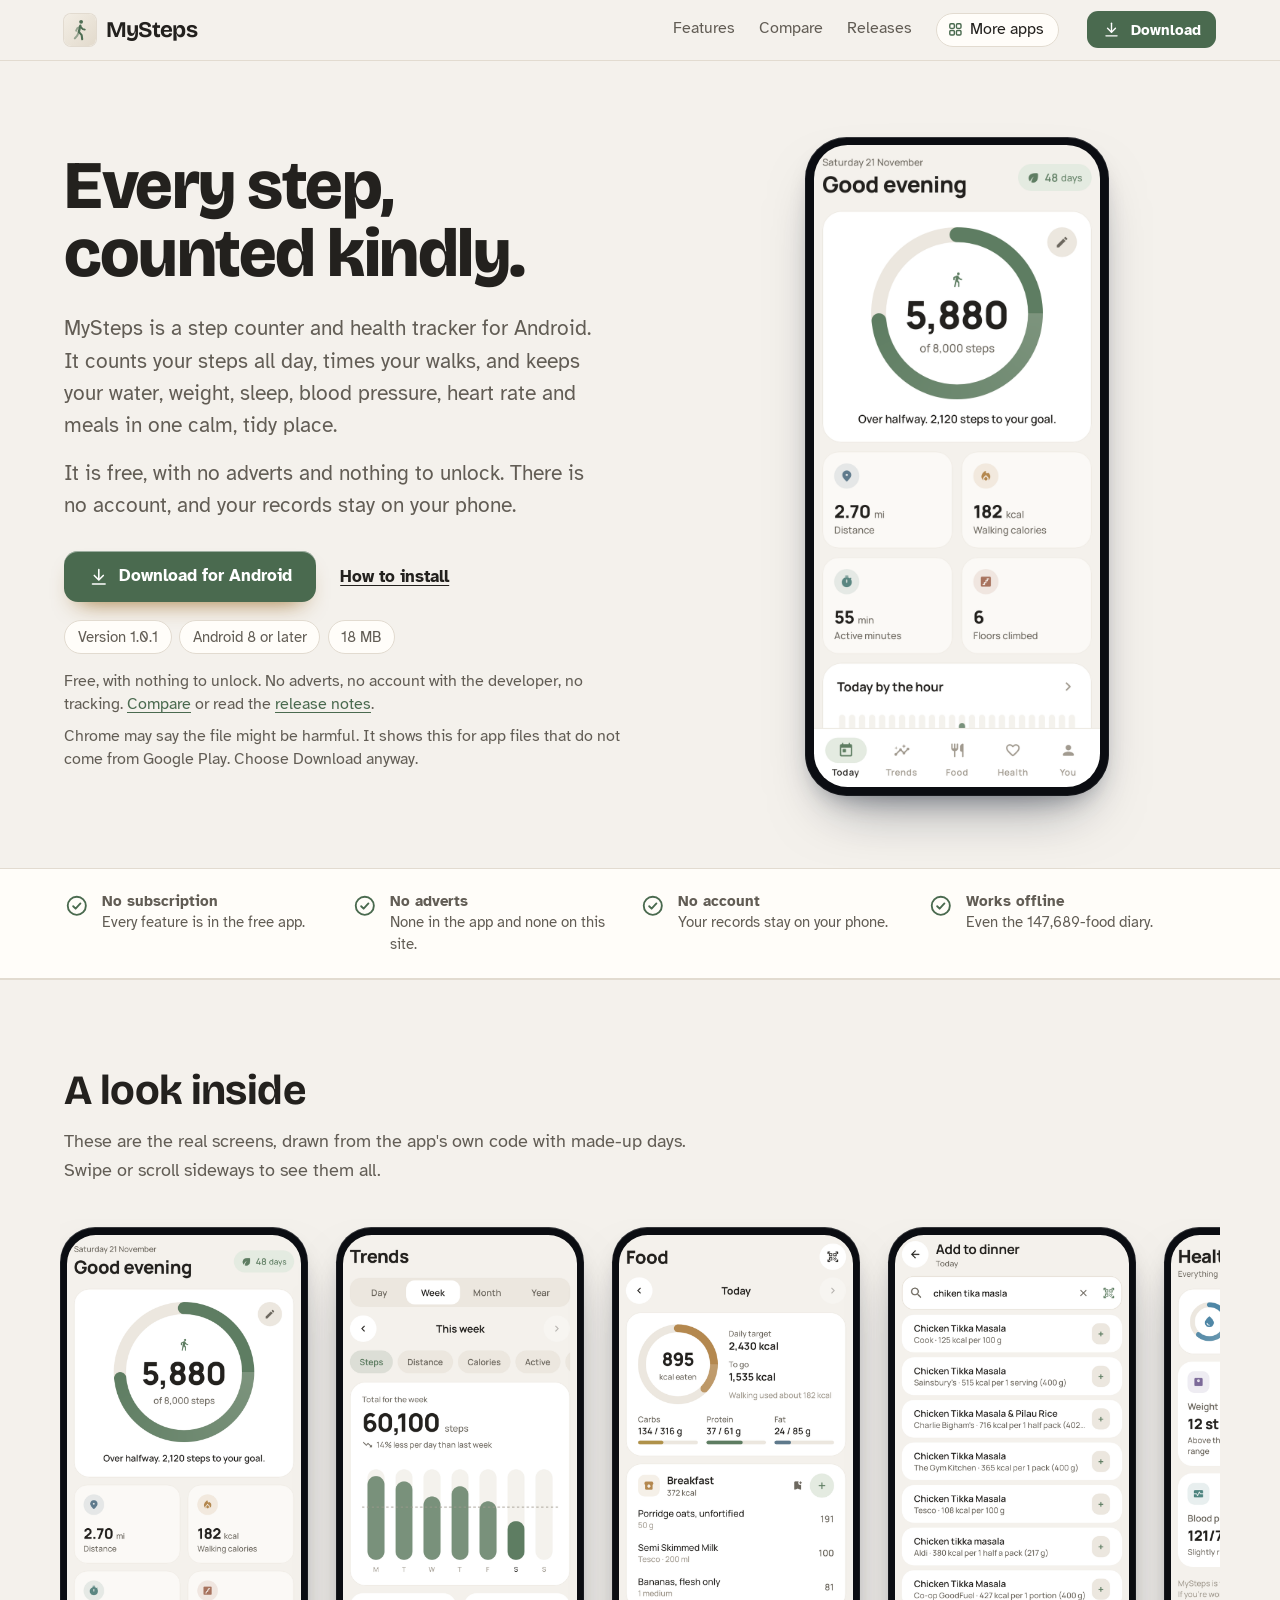
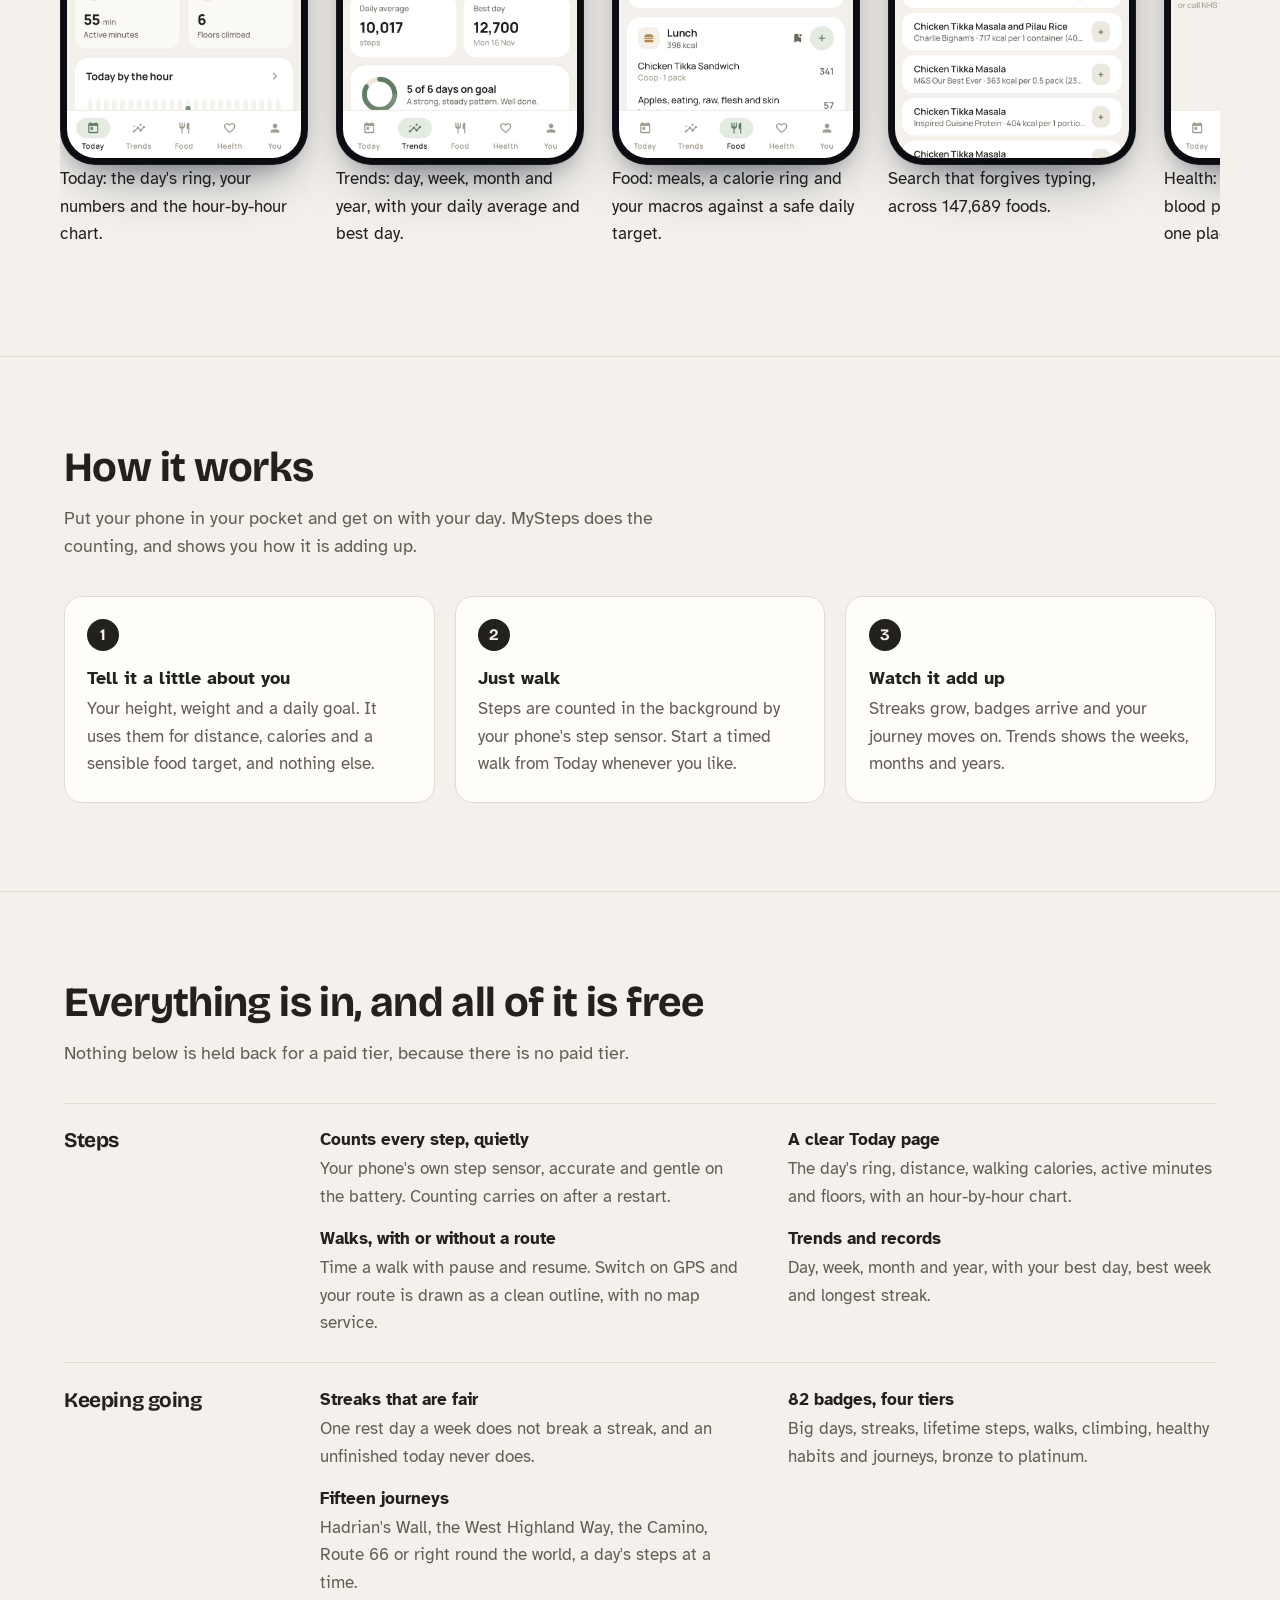
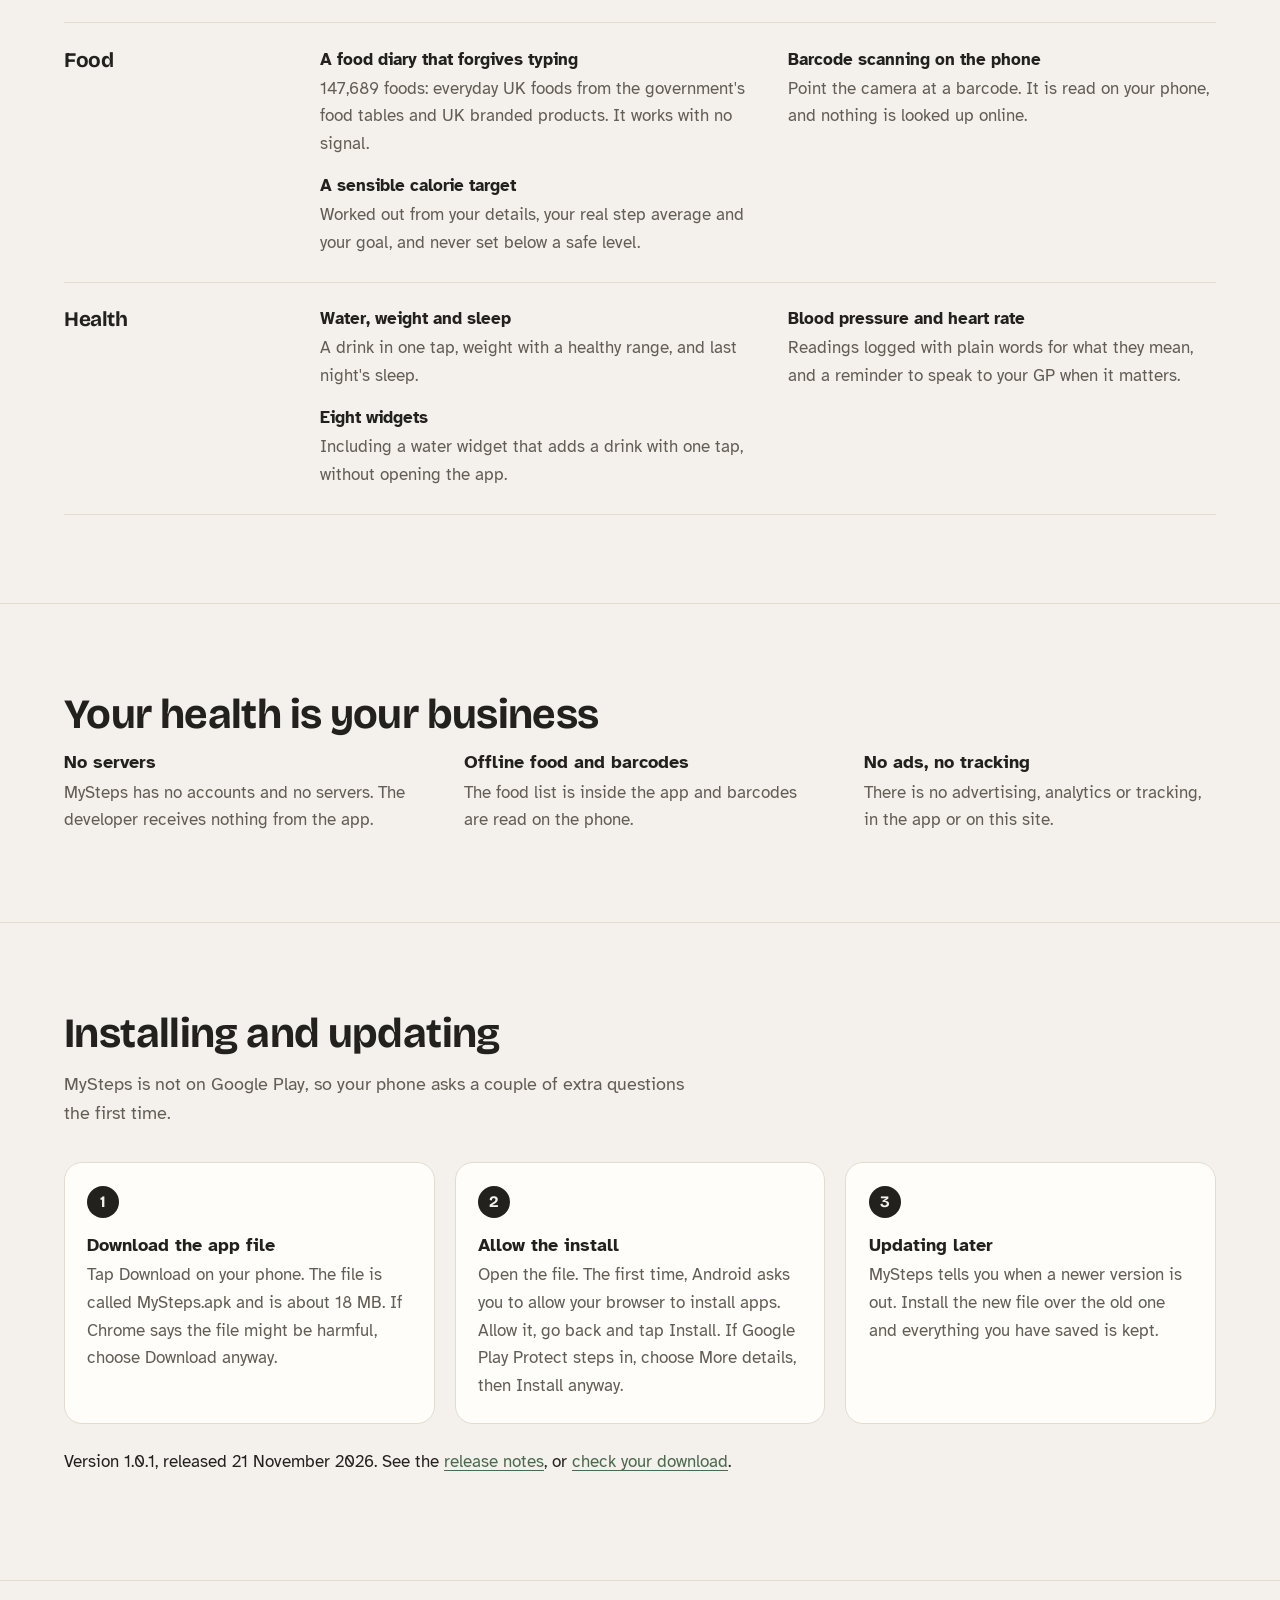
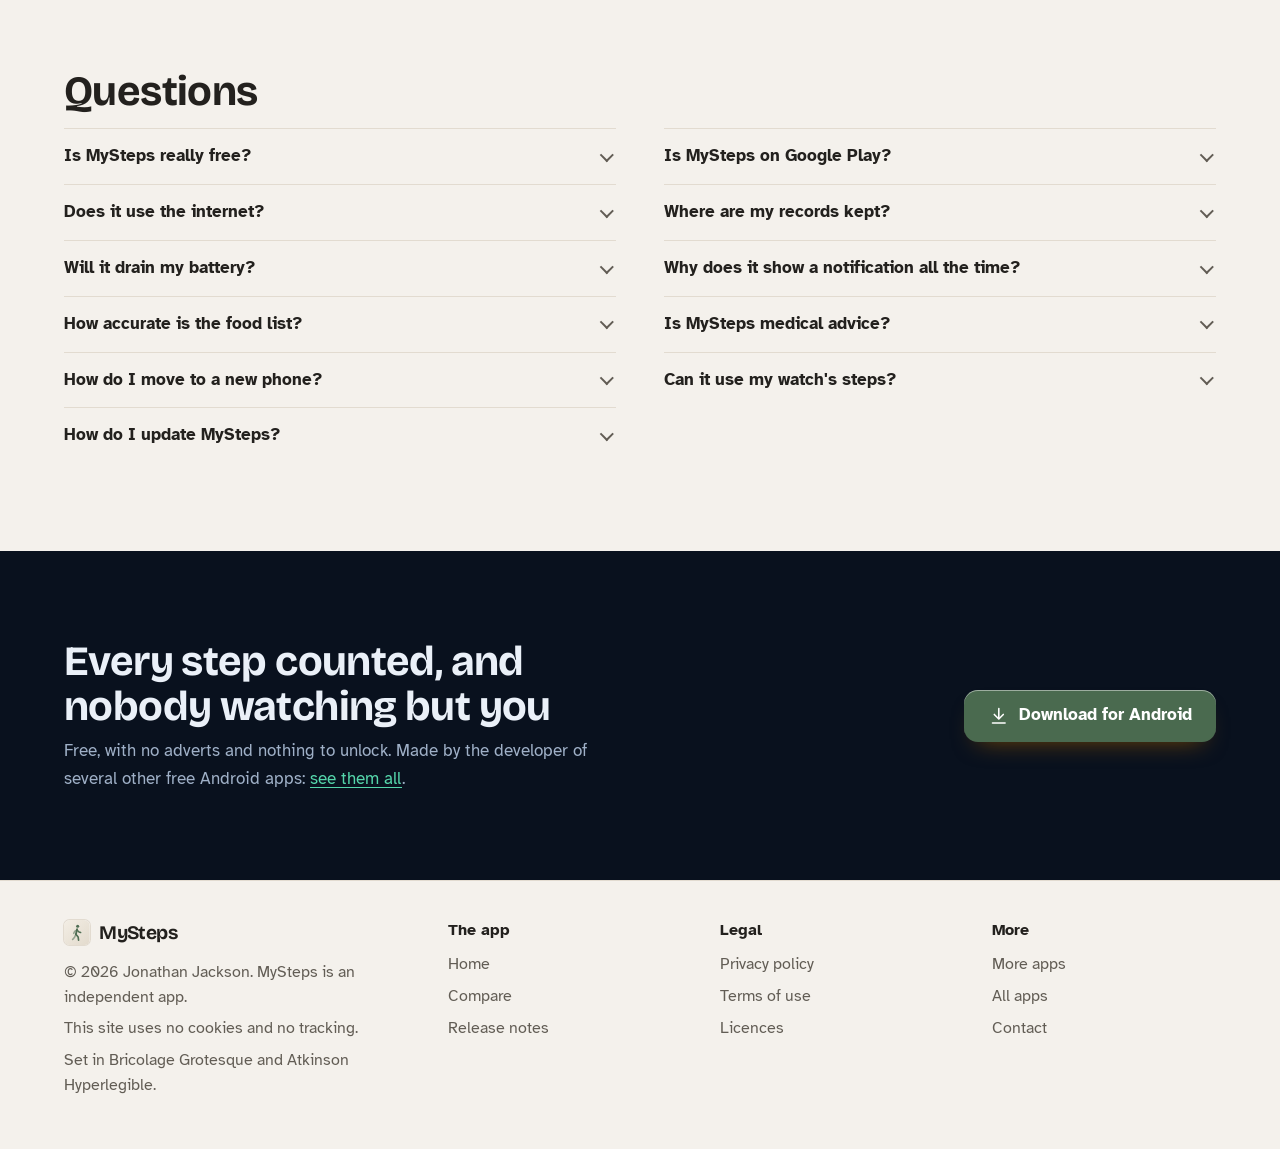
==== commit 52f83a3a: "MySteps site on the house layout, with real screens and a compare page sourced to Google Play" ====
--- a/index.html
+++ b/index.html
@@ -3,38 +3,41 @@
 <head>
 <meta charset="utf-8">
 <meta name="viewport" content="width=device-width, initial-scale=1">
-<title>MySteps: a free step counter and health tracker for Android</title>
-<meta name="description" content="MySteps counts your steps, times your walks, and keeps water, weight, sleep, blood pressure, heart rate and an offline UK food diary in one place. Free, no adverts, no account.">
+<title>MySteps: a free step counter and health diary for Android</title>
+<meta name="description" content="MySteps is a free step counter and health diary for Android: steps all day, timed walks, fifteen famous-route journeys, 82 badges, water, weight, sleep, blood pressure, heart rate and an offline UK food diary with barcode scanning. No adverts, no account.">
 <meta name="author" content="Jonathan Jackson">
 <link rel="canonical" href="https://customgpter.github.io/mysteps/">
 <meta name="theme-color" content="#f4f1ec" media="(prefers-color-scheme: light)">
-<meta name="theme-color" content="#121211" media="(prefers-color-scheme: dark)">
+<meta name="theme-color" content="#121311" media="(prefers-color-scheme: dark)">
 <meta property="og:type" content="website">
 <meta property="og:site_name" content="MySteps">
-<meta property="og:title" content="MySteps: a free step counter and health tracker for Android">
-<meta property="og:description" content="MySteps counts your steps, times your walks, and keeps water, weight, sleep, blood pressure, heart rate and an offline UK food diary in one place. Free, no adverts, no account.">
+<meta property="og:title" content="MySteps: a free step counter and health diary for Android">
+<meta property="og:description" content="MySteps is a free step counter and health diary for Android: steps all day, timed walks, fifteen famous-route journeys, 82 badges, water, weight, sleep, blood pressure, heart rate and an offline UK food diary with barcode scanning. No adverts, no account.">
 <meta property="og:url" content="https://customgpter.github.io/mysteps/">
 <meta property="og:image" content="https://customgpter.github.io/mysteps/assets/og.png">
 <meta property="og:image:width" content="1200">
 <meta property="og:image:height" content="630">
-<meta property="og:image:alt" content="Two MySteps screens, Today and Food, beside the MySteps name">
+<meta property="og:image:alt" content="MySteps&#x27; Today screen with 5,880 of 8,000 steps in the day&#x27;s ring">
 <meta property="og:locale" content="en_GB">
 <meta name="twitter:card" content="summary_large_image">
-<link rel="icon" href="assets/favicon.svg" type="image/svg+xml">
-<link rel="apple-touch-icon" href="assets/apple-touch-icon.png">
-<link rel="preload" href="assets/fonts/literata-latin-700-normal.woff2" as="font" type="font/woff2" crossorigin>
-<link rel="preload" href="assets/fonts/literata-latin-400-normal.woff2" as="font" type="font/woff2" crossorigin>
-<link rel="stylesheet" href="assets/site.css?v=1">
-<script type="application/ld+json">{"@context":"https://schema.org","@type":"SoftwareApplication","name":"MySteps","url":"https://customgpter.github.io/mysteps/","description":"MySteps is an Android step counter and health tracker with walks, trends, fair streaks, 82 badges, 15 virtual journeys, an offline UK food diary with barcode scanning, water, weight, blood pressure, heart rate and sleep, reminders, eight widgets, a monthly PDF report, backup and Health Connect.","applicationCategory":"HealthApplication","applicationSubCategory":"Pedometer","operatingSystem":"Android 8.0 or later","softwareVersion":"1.0.0","downloadUrl":"https://github.com/CustomGPTer/mysteps/releases/latest/download/MySteps.apk","releaseNotes":"https://customgpter.github.io/mysteps/releases.html","offers":{"@type":"Offer","price":"0","priceCurrency":"GBP"},"inLanguage":"en-GB","image":"https://customgpter.github.io/mysteps/assets/og.png","screenshot":["https://customgpter.github.io/mysteps/assets/shots/today.webp","https://customgpter.github.io/mysteps/assets/shots/food.webp","https://customgpter.github.io/mysteps/assets/shots/journeys.webp"],"author":{"@type":"Person","name":"Jonathan Jackson"}}</script>
-<script type="application/ld+json">{"@context":"https://schema.org","@type":"WebSite","name":"MySteps","url":"https://customgpter.github.io/mysteps/","inLanguage":"en-GB"}</script>
-<script type="application/ld+json">{"@context": "https://schema.org", "@type": "FAQPage", "mainEntity": [{"@type": "Question", "name": "Is MySteps really free?", "acceptedAnswer": {"@type": "Answer", "text": "Yes. There's no paid version, no subscription, no trial and no adverts, and nothing in the app is locked."}}, {"@type": "Question", "name": "Is MySteps on Google Play?", "acceptedAnswer": {"@type": "Answer", "text": "No. MySteps is a personal project and is downloaded from this site as an Android app file. It needs Android 8 or later, which covers almost every phone in use."}}, {"@type": "Question", "name": "Does it use the internet?", "acceptedAnswer": {"@type": "Answer", "text": "Only to check GitHub once a day for a newer version, so it can tell you one is ready, and you can switch that off. Step counting, the food list, barcode scanning, everything else works with no signal at all."}}, {"@type": "Question", "name": "Where are my records kept?", "acceptedAnswer": {"@type": "Answer", "text": "On your phone, in the app's private storage. They also go into any backup file you save, the backup folder if you choose one, and Health Connect if you switch sharing on."}}, {"@type": "Question", "name": "Will it drain my battery?", "acceptedAnswer": {"@type": "Answer", "text": "No. MySteps uses the phone's dedicated step sensor, which is built for exactly this and uses very little power. GPS is only used during a walk you start, and only if you ask for a route."}}, {"@type": "Question", "name": "Why does it show a notification all the time?", "acceptedAnswer": {"@type": "Answer", "text": "Android requires an app that counts steps in the background to show one. It's set to the quietest level and shows your steps and progress."}}, {"@type": "Question", "name": "How accurate is the food list?", "acceptedAnswer": {"@type": "Answer", "text": "Everyday foods come from McCance and Widdowson's tables, the UK government's reference. Product details come from Open Food Facts, which is built by volunteers, so please check the pack if something looks wrong. You can always add your own food from the label."}}, {"@type": "Question", "name": "Is MySteps medical advice?", "acceptedAnswer": {"@type": "Answer", "text": "No. It's a wellbeing app for keeping a record. Blood pressure ranges, calorie targets and the rest are general guidance. If anything worries you, please speak to your GP or pharmacist, or call NHS 111."}}, {"@type": "Question", "name": "How do I move to a new phone?", "acceptedAnswer": {"@type": "Answer", "text": "Open You, then Backup and sync, and choose Save a backup. Install MySteps on the new phone and choose Restore a backup. Everything comes across, and there's an Undo if you change your mind."}}, {"@type": "Question", "name": "Can it use my watch's steps?", "acceptedAnswer": {"@type": "Answer", "text": "Yes, through Health Connect. Switch on Add steps from my watch. For each hour MySteps counts whichever is larger, the phone's steps or the watch's, so nothing is counted twice."}}, {"@type": "Question", "name": "How do I update MySteps?", "acceptedAnswer": {"@type": "Answer", "text": "When a new version is out, a banner on Today says so, with a download link. Install it over the one you have and your records are kept."}}]}</script>
+<link rel="icon" href="./assets/favicon.svg" type="image/svg+xml">
+<link rel="apple-touch-icon" href="./assets/apple-touch-icon.png">
+<link rel="preload" href="./assets/fonts/bricolage-grotesque-latin.woff2" as="font" type="font/woff2" crossorigin>
+<link rel="preload" href="./assets/fonts/atkinson-hyperlegible-latin-400-normal.woff2" as="font" type="font/woff2" crossorigin>
+<link rel="stylesheet" href="./assets/site.css?v=1">
+<link rel="stylesheet" href="./assets/house.css?v=1">
+<link rel="stylesheet" href="./assets/apps-list.css?v=1">
+<script src="./assets/apps-list.js?v=1" defer></script>
+<script type="application/ld+json">{"@context":"https://schema.org","@type":"SoftwareApplication","name":"MySteps","url":"https://customgpter.github.io/mysteps/","description":"MySteps is a free step counter and health diary for Android: steps all day, timed walks, fifteen famous-route journeys, 82 badges, water, weight, sleep, blood pressure, heart rate and an offline UK food diary with barcode scanning. No adverts, no account.","applicationCategory":"HealthApplication","operatingSystem":"Android 8 or later","softwareVersion":"1.0.1","downloadUrl":"https://github.com/CustomGPTer/mysteps/releases/latest/download/MySteps.apk","releaseNotes":"https://customgpter.github.io/mysteps/releases.html","offers":{"@type":"Offer","price":"0","priceCurrency":"GBP"},"inLanguage":"en-GB","image":"https://customgpter.github.io/mysteps/assets/og.png","featureList":["Counts every step, quietly","A clear Today page","Walks, with or without a route","Trends and records","Streaks that are fair","82 badges, four tiers","Fifteen journeys","A food diary that forgives typing","Barcode scanning on the phone","A sensible calorie target","Water, weight and sleep","Blood pressure and heart rate"],"author":{"@type":"Person","name":"Jonathan Jackson"}}</script>
+<script type="application/ld+json">{"@context":"https://schema.org","@type":"FAQPage","mainEntity":[{"@type":"Question","name":"Is MySteps really free?","acceptedAnswer":{"@type":"Answer","text":"Yes. There&#x27;s no paid version, no subscription, no trial and no adverts, and nothing in the app is locked."}},{"@type":"Question","name":"Is MySteps on Google Play?","acceptedAnswer":{"@type":"Answer","text":"No. MySteps is a personal project and is downloaded from this site as an Android app file. It needs Android 8 or later, which covers almost every phone in use."}},{"@type":"Question","name":"Does it use the internet?","acceptedAnswer":{"@type":"Answer","text":"Only to check GitHub once a day for a newer version, so it can tell you one is ready, and you can switch that off. Step counting, the food list, barcode scanning, everything else works with no signal at all."}},{"@type":"Question","name":"Where are my records kept?","acceptedAnswer":{"@type":"Answer","text":"On your phone, in the app&#x27;s private storage. They also go into any backup file you save, the backup folder if you choose one, and Health Connect if you switch sharing on."}},{"@type":"Question","name":"Will it drain my battery?","acceptedAnswer":{"@type":"Answer","text":"No. MySteps uses the phone&#x27;s dedicated step sensor, which is built for exactly this and uses very little power. GPS is only used during a walk you start, and only if you ask for a route."}},{"@type":"Question","name":"Why does it show a notification all the time?","acceptedAnswer":{"@type":"Answer","text":"Android requires an app that counts steps in the background to show one. It&#x27;s set to the quietest level and shows your steps and progress."}},{"@type":"Question","name":"How accurate is the food list?","acceptedAnswer":{"@type":"Answer","text":"Everyday foods come from McCance and Widdowson&#x27;s tables, the UK government&#x27;s reference. Product details come from Open Food Facts, which is built by volunteers, so please check the pack if something looks wrong. You can always add your own food from the label."}},{"@type":"Question","name":"Is MySteps medical advice?","acceptedAnswer":{"@type":"Answer","text":"No. It&#x27;s a wellbeing app for keeping a record. Blood pressure ranges, calorie targets and the rest are general guidance. If anything worries you, please speak to your GP or pharmacist, or call NHS 111."}},{"@type":"Question","name":"How do I move to a new phone?","acceptedAnswer":{"@type":"Answer","text":"Open You, then Backup and sync, and choose Save a backup. Install MySteps on the new phone and choose Restore a backup. Everything comes across, and there&#x27;s an Undo if you change your mind."}},{"@type":"Question","name":"Can it use my watch's steps?","acceptedAnswer":{"@type":"Answer","text":"Yes, through Health Connect. Switch on Add steps from my watch. For each hour MySteps counts whichever is larger, the phone&#x27;s steps or the watch&#x27;s, so nothing is counted twice."}},{"@type":"Question","name":"How do I update MySteps?","acceptedAnswer":{"@type":"Answer","text":"When a new version is out, a banner on Today says so, with a download link. Install it over the one you have and your records are kept."}}]}</script>
 </head>
 <body>
 <a class="skip" href="#main">Skip to content</a>
 <header class="masthead">
 <div class="wrap">
-<a class="brand" href="./" aria-label="MySteps home"><svg viewBox="0 0 108 108" aria-hidden="true"><defs><linearGradient id="ms-tile" x1="0" y1="0" x2="1" y2="1"><stop offset="0" stop-color="#F3EEE5"/><stop offset="1" stop-color="#E2DACC"/></linearGradient></defs><rect width="108" height="108" rx="24" fill="url(#ms-tile)"/><g transform="translate(54 54) scale(1.25) translate(-54 -52)" fill="none" stroke="#4F6E54" stroke-linecap="round" stroke-linejoin="round"><circle cx="57" cy="30" r="5.2" fill="#4F6E54" stroke="none"/><path d="M55 40 51 57" stroke-width="6.2"/><path d="M54.6 42.5 61.5 49.5 67 51" stroke-width="5"/><path d="M54.6 42.5 46.5 47.5 43.5 54" stroke-width="5" stroke-opacity=".55"/><path d="M51 57 58.5 66 60 77" stroke-width="5.6"/><path d="M51 57 46.5 67 40 74.5" stroke-width="5.6" stroke-opacity=".55"/></g></svg><span>MySteps</span></a>
-<nav aria-label="Main"><ul><li><a href="./#features">Features</a></li><li><a href="compare.html">Compare</a></li><li><a href="releases.html">Releases</a></li><li><a class="more-apps" href="more-apps.html"><svg viewBox="0 0 24 24" aria-hidden="true"><rect x="4" y="4" width="6.5" height="6.5" rx="1.6"/><rect x="13.5" y="4" width="6.5" height="6.5" rx="1.6"/><rect x="4" y="13.5" width="6.5" height="6.5" rx="1.6"/><rect x="13.5" y="13.5" width="6.5" height="6.5" rx="1.6"/></svg>More apps</a></li><li><a href="privacy.html">Privacy</a></li><li><a href="terms.html">Terms</a></li><li><a href="licences.html">Licences</a></li></ul></nav>
+<a class="brand" href="./" aria-label="MySteps home"><svg viewBox="0 0 108 108" aria-hidden="true"><defs><linearGradient id="G" x1="0" y1="0" x2="1" y2="1"><stop offset="0" stop-color="#F3EEE5"/><stop offset="1" stop-color="#E2DACC"/></linearGradient></defs><rect width="108" height="108" rx="24" fill="url(#G)"/><g transform="translate(54 54) scale(1.25) translate(-54 -52)" fill="none" stroke="#4F6E54" stroke-linecap="round" stroke-linejoin="round"><circle cx="57" cy="30" r="5.2" fill="#4F6E54" stroke="none"/><path d="M55 40 51 57" stroke-width="6.2"/><path d="M54.6 42.5 61.5 49.5 67 51" stroke-width="5"/><path d="M54.6 42.5 46.5 47.5 43.5 54" stroke-width="5" stroke-opacity=".55"/><path d="M51 57 58.5 66 60 77" stroke-width="5.6"/><path d="M51 57 46.5 67 40 74.5" stroke-width="5.6" stroke-opacity=".55"/></g></svg><span>MySteps</span></a>
+<nav aria-label="Main"><ul><li><a href="./#features">Features</a></li><li><a href="./compare.html">Compare</a></li><li><a href="./releases.html">Releases</a></li><li><a class="more-apps" href="./more-apps.html"><svg class="ico" viewBox="0 0 24 24" aria-hidden="true"><rect x="4" y="4" width="6.5" height="6.5" rx="1.6"/><rect x="13.5" y="4" width="6.5" height="6.5" rx="1.6"/><rect x="4" y="13.5" width="6.5" height="6.5" rx="1.6"/><rect x="13.5" y="13.5" width="6.5" height="6.5" rx="1.6"/></svg>More apps</a></li></ul></nav>
+<a class="button small" href="https://github.com/CustomGPTer/mysteps/releases/latest/download/MySteps.apk"><svg class="ico" viewBox="0 0 24 24" aria-hidden="true"><path d="M12 4v11"/><path d="M7 10.5l5 5 5-5"/><path d="M5 20h14"/></svg>Download</a>
 </div>
 </header>
 <main id="main">
@@ -42,150 +45,97 @@
 <div class="wrap hero-grid">
 <div class="hero-copy">
 <h1>Every step, counted kindly.</h1>
-<p class="lede">MySteps is a step counter and health tracker for Android. It counts your steps all day, times your walks, and keeps your water, weight, sleep, blood pressure, heart rate and meals in one calm, tidy place.</p>
-<p class="lede">It's free, with no adverts and nothing to unlock. There's no account, and your records stay on your phone.</p>
-<p class="get"><a class="button" href="https://github.com/CustomGPTer/mysteps/releases/latest/download/MySteps.apk">Download for Android</a></p>
-<p class="facts">Free, with nothing to unlock. Android 8 or later. No ads, no accounts. <a href="compare.html">Compare</a> &middot; <a href="releases.html">Release notes</a></p>
-<p class="facts">Chrome may say the file might be harmful. It shows this for app files that don't come from Google Play. Choose Download anyway.</p>
+<p class="lede">MySteps is a step counter and health tracker for Android. It counts your steps all day, times your walks, and keeps your water, weight, sleep, blood pressure, heart rate and meals in one calm, tidy place.</p><p class="lede">It is free, with no adverts and nothing to unlock. There is no account, and your records stay on your phone.</p>
+
+<p class="get" id="download"><a class="button" href="https://github.com/CustomGPTer/mysteps/releases/latest/download/MySteps.apk"><svg class="ico" viewBox="0 0 24 24" aria-hidden="true"><path d="M12 4v11"/><path d="M7 10.5l5 5 5-5"/><path d="M5 20h14"/></svg>Download for Android</a><a class="aside" href="#install">How to install</a></p>
+<ul class="pills"><li>Version 1.0.1</li><li>Android 8 or later</li><li>18 MB</li></ul>
+<p class="facts">Free, with nothing to unlock. No adverts, no account with the developer, no tracking. <a href="compare.html">Compare</a> or read the <a href="releases.html">release notes</a>.</p>
+<p class="facts">Chrome may say the file might be harmful. It shows this for app files that do not come from Google Play. Choose Download anyway.</p>
 </div>
-<div class="demo" role="img" aria-label="The MySteps Today ring. Four walks through the day are added one after another, the ring fills to the day's goal of 8,000 steps, and a banner says the goal is reached, the sixth day in a row."><div class="d-head"><span class="d-ring"><svg viewBox="0 0 100 100" aria-hidden="true"><defs><linearGradient id="ms-demo" x1="0" y1="0" x2="1" y2="1"><stop offset="0" stop-color="#5e7d62"/><stop offset="1" stop-color="#93b395"/></linearGradient></defs><circle class="t" cx="50" cy="50" r="42"/><circle class="r" cx="50" cy="50" r="42" pathLength="100"/></svg><span class="d-count"><span class="reel"><span><b>0</b><b>2.1k</b><b>4.5k</b><b>6.6k</b><b>8.2k</b></span></span></span></span><span class="d-title"><strong>Today</strong><span class="d-sub"><span class="a">Every step counts</span><span class="b">Goal reached</span></span></span><span class="d-date">Sat 21 Nov</span></div><ul class="d-rows"><li style="--c:#5e7d62;--c2:#86a785"><span class="d-ico"><svg viewBox="0 0 24 24" aria-hidden="true"><circle cx="13" cy="4.5" r="1.8"/><path d="M9 21l2.5-6-2.5-2.5 1-5 3.5 1.5 2 3h3M7 12.5l1.5-4.5"/></svg></span><span class="d-name">Walk to work<small>2,140 steps</small></span><span class="d-tick"><span class="d-on"><svg viewBox="0 0 24 24" aria-hidden="true"><path d="M6 12.5l4 4 8-9"/></svg></span></span></li><li style="--c:#5f7a8c;--c2:#86a2b3"><span class="d-ico"><svg viewBox="0 0 24 24" aria-hidden="true"><circle cx="13" cy="4.5" r="1.8"/><path d="M9 21l2.5-6-2.5-2.5 1-5 3.5 1.5 2 3h3M7 12.5l1.5-4.5"/></svg></span><span class="d-name">Lunchtime stroll<small>2,380 steps</small></span><span class="d-tick"><span class="d-on"><svg viewBox="0 0 24 24" aria-hidden="true"><path d="M6 12.5l4 4 8-9"/></svg></span></span></li><li style="--c:#a8703f;--c2:#c99a66"><span class="d-ico"><svg viewBox="0 0 24 24" aria-hidden="true"><path d="M5 20v-5l-2-3 2-4h4l2 3h6l2 2v7M9 20v-4h6v4M17 9l2-4"/></svg></span><span class="d-name">Walk the dog<small>2,050 steps</small></span><span class="d-tick"><span class="d-on"><svg viewBox="0 0 24 24" aria-hidden="true"><path d="M6 12.5l4 4 8-9"/></svg></span></span></li><li style="--c:#5a8681;--c2:#86b0aa"><span class="d-ico"><svg viewBox="0 0 24 24" aria-hidden="true"><circle cx="13" cy="4.5" r="1.8"/><path d="M9 21l2.5-6-2.5-2.5 1-5 3.5 1.5 2 3h3M7 12.5l1.5-4.5"/></svg></span><span class="d-name">Evening walk<small>1,620 steps</small></span><span class="d-tick"><span class="d-on"><svg viewBox="0 0 24 24" aria-hidden="true"><path d="M6 12.5l4 4 8-9"/></svg></span></span></li></ul><div class="d-toast"><svg viewBox="0 0 24 24" aria-hidden="true"><path d="M12 2.5l2.9 6.1 6.6.9-4.8 4.6 1.2 6.6L12 17.5l-5.9 3.2 1.2-6.6L2.5 9.5l6.6-.9z"/></svg><span>Goal reached. Well done!<small>8,190 steps. Six days in a row.</small></span></div></div>
+<div class="hero-phone"><div class="phone"><img src="./assets/screens/today.png" alt="Today: the day&#x27;s ring, your numbers and the hour-by-hour chart." width="393" height="852" fetchpriority="high"></div></div>
 </div>
 </div>
+
+<section class="promises" aria-label="In short">
+<div class="wrap"><ul><li><svg class="ico" viewBox="0 0 24 24" aria-hidden="true"><circle cx="12" cy="12" r="8.5"/><path d="M8.6 12.4l2.3 2.3 4.5-4.9"/></svg><span><b>No subscription</b><span>Every feature is in the free app.</span></span></li><li><svg class="ico" viewBox="0 0 24 24" aria-hidden="true"><circle cx="12" cy="12" r="8.5"/><path d="M8.6 12.4l2.3 2.3 4.5-4.9"/></svg><span><b>No adverts</b><span>None in the app and none on this site.</span></span></li><li><svg class="ico" viewBox="0 0 24 24" aria-hidden="true"><circle cx="12" cy="12" r="8.5"/><path d="M8.6 12.4l2.3 2.3 4.5-4.9"/></svg><span><b>No account</b><span>Your records stay on your phone.</span></span></li><li><svg class="ico" viewBox="0 0 24 24" aria-hidden="true"><circle cx="12" cy="12" r="8.5"/><path d="M8.6 12.4l2.3 2.3 4.5-4.9"/></svg><span><b>Works offline</b><span>Even the 147,689-food diary.</span></span></li></ul></div>
+</section>
+
+<section id="screens" aria-labelledby="screens-h">
+<div class="wrap">
+<h2 id="screens-h">A look inside</h2>
+<p class="intro">These are the real screens, drawn from the app&#x27;s own code with made-up days. Swipe or scroll sideways to see them all.</p>
+<div class="gallery" tabindex="0" role="region" aria-label="Screens from MySteps"><figure class="shot"><div class="phone"><img src="./assets/screens/today.png" alt="Today: the day&#x27;s ring, your numbers and the hour-by-hour chart." width="393" height="852" loading="eager" decoding="async"></div><figcaption>Today: the day&#x27;s ring, your numbers and the hour-by-hour chart.</figcaption></figure><figure class="shot"><div class="phone"><img src="./assets/screens/trends.png" alt="Trends: day, week, month and year, with your daily average and best day." width="393" height="852" loading="eager" decoding="async"></div><figcaption>Trends: day, week, month and year, with your daily average and best day.</figcaption></figure><figure class="shot"><div class="phone"><img src="./assets/screens/food.png" alt="Food: meals, a calorie ring and your macros against a safe daily target." width="393" height="852" loading="eager" decoding="async"></div><figcaption>Food: meals, a calorie ring and your macros against a safe daily target.</figcaption></figure><figure class="shot"><div class="phone"><img src="./assets/screens/search.png" alt="Search that forgives typing, across 147,689 foods." width="393" height="852" loading="eager" decoding="async"></div><figcaption>Search that forgives typing, across 147,689 foods.</figcaption></figure><figure class="shot"><div class="phone"><img src="./assets/screens/health.png" alt="Health: water, weight, sleep, blood pressure and heart rate in one place." width="393" height="852" loading="eager" decoding="async"></div><figcaption>Health: water, weight, sleep, blood pressure and heart rate in one place.</figcaption></figure><figure class="shot"><div class="phone"><img src="./assets/screens/journeys.png" alt="Journeys: the West Highland Way, 68% walked, with the next stop ahead." width="393" height="852" loading="eager" decoding="async"></div><figcaption>Journeys: the West Highland Way, 68% walked, with the next stop ahead.</figcaption></figure><figure class="shot"><div class="phone"><img src="./assets/screens/badges.png" alt="Achievements: your streak, with its weekly rest day, and 82 badges." width="393" height="852" loading="eager" decoding="async"></div><figcaption>Achievements: your streak, with its weekly rest day, and 82 badges.</figcaption></figure><figure class="shot"><div class="phone"><img src="./assets/screens/dark.png" alt="The same app in its dark look, for evenings." width="393" height="852" loading="eager" decoding="async"></div><figcaption>The same app in its dark look, for evenings.</figcaption></figure></div>
+</div>
+</section>
 
 <section id="how" aria-labelledby="how-h">
 <div class="wrap">
 <h2 id="how-h">How it works</h2>
-<p class="intro">Put your phone in your pocket and get on with your day. MySteps does the counting, and shows you how it's adding up.</p>
-<ol class="steps">
-<li><h3>Tell it a little about you</h3><p>Your height, weight and a daily goal. It uses them for distance, calories and a sensible food target, and nothing else.</p></li>
-<li><h3>Just walk</h3><p>Steps are counted in the background by your phone's step sensor. Start a timed walk from <span class="path">Today</span> whenever you like.</p></li>
-<li><h3>Watch it add up</h3><p>Streaks grow, badges arrive and your journey moves on. <span class="path">Trends</span> shows the weeks, months and years.</p></li>
-</ol>
-</div>
-</section>
-
-<section id="screens" aria-labelledby="screens-h">
-<div class="wrap">
-<h2 id="screens-h">What it looks like</h2>
-<p class="intro">Warm stone, graphite and a soft sage green, with clear type and plenty of room. There's a dark theme too.</p>
-<ul class="shots"><li><figure><img src="assets/shots/today.webp" width="540" height="1169" alt="Today: The day&#x27;s ring, your numbers, and the hour-by-hour chart."><figcaption><strong>Today</strong>The day&#x27;s ring, your numbers, and the hour-by-hour chart.</figcaption></figure></li><li><figure><img src="assets/shots/food.webp" width="540" height="1169" alt="Food: Meals, a calorie ring and your macros against a safe daily target."><figcaption><strong>Food</strong>Meals, a calorie ring and your macros against a safe daily target.</figcaption></figure></li><li><figure><img src="assets/shots/search.webp" width="540" height="1169" alt="Search that forgives typing: “chiken tika masla” finds chicken tikka masala, from 147,689 foods."><figcaption><strong>Search that forgives typing</strong>“chiken tika masla” finds chicken tikka masala, from 147,689 foods.</figcaption></figure></li><li><figure><img src="assets/shots/journeys.webp" width="540" height="1169" alt="Journeys: The West Highland Way, 68% walked, with the next stop ahead." loading="lazy"><figcaption><strong>Journeys</strong>The West Highland Way, 68% walked, with the next stop ahead.</figcaption></figure></li><li><figure><img src="assets/shots/trends.webp" width="540" height="1169" alt="Trends: Day, week, month and year, with your daily average and best day." loading="lazy"><figcaption><strong>Trends</strong>Day, week, month and year, with your daily average and best day.</figcaption></figure></li><li><figure><img src="assets/shots/health.webp" width="540" height="1169" alt="Health: Water, weight, sleep, blood pressure and heart rate in one place." loading="lazy"><figcaption><strong>Health</strong>Water, weight, sleep, blood pressure and heart rate in one place.</figcaption></figure></li><li><figure><img src="assets/shots/badges.webp" width="540" height="1169" alt="Achievements: Your streak, with its weekly rest day, and 82 badges to earn." loading="lazy"><figcaption><strong>Achievements</strong>Your streak, with its weekly rest day, and 82 badges to earn.</figcaption></figure></li><li><figure><img src="assets/shots/dark.webp" width="540" height="1169" alt="Dark theme: The same app in its dark look, for evenings." loading="lazy"><figcaption><strong>Dark theme</strong>The same app in its dark look, for evenings.</figcaption></figure></li></ul>
-<figure class="wide-shot"><img src="assets/shots/widgets.webp" width="1040" height="480" alt="Four MySteps widgets on a home screen: a steps ring, today's steps with distance, calories and active minutes, water with an add button, and the West Highland Way journey" loading="lazy"><figcaption>Eight home-screen widgets in all. The water widget adds a drink with one tap, without opening the app.</figcaption></figure>
+<p class="intro">Put your phone in your pocket and get on with your day. MySteps does the counting, and shows you how it is adding up.</p>
+<ol class="steps"><li><h3>Tell it a little about you</h3><p>Your height, weight and a daily goal. It uses them for distance, calories and a sensible food target, and nothing else.</p></li><li><h3>Just walk</h3><p>Steps are counted in the background by your phone's step sensor. Start a timed walk from Today whenever you like.</p></li><li><h3>Watch it add up</h3><p>Streaks grow, badges arrive and your journey moves on. Trends shows the weeks, months and years.</p></li></ol>
 </div>
 </section>
 
 <section id="features" aria-labelledby="features-h">
 <div class="wrap">
 <h2 id="features-h">Everything is in, and all of it is free</h2>
-<p class="intro">You can use MySteps as a simple step counter and never open a menu. The rest is there for when you want it.</p>
-<dl class="features">
-<div><dt>Counts every step, quietly</dt><dd>Uses your phone&#x27;s own step sensor, which is accurate and gentle on the battery. Phones without one count from motion instead. Counting carries on after a restart.</dd></div><div><dt>A clear Today page</dt><dd>A ring for the day&#x27;s goal, distance, walking calories, active minutes and floors climbed, an hour-by-hour chart and the week at a glance.</dd></div><div><dt>Walks, with or without a route</dt><dd>Time a walk with pause and resume. Switch on GPS and your route is drawn as a clean outline, with no map service involved.</dd></div><div><dt>Trends and records</dt><dd>Day, week, month and year, for steps, distance, calories, active minutes and floors, with your best day, best week and longest streak.</dd></div><div><dt>Streaks that are fair</dt><dd>One rest day a week doesn&#x27;t break a streak, and an unfinished today never does. Your longest run is always kept.</dd></div><div><dt>82 badges, four tiers</dt><dd>Big days, streaks, goal days, lifetime steps and distance, walks, climbing, healthy habits and journeys, from bronze to platinum, with a celebration for each.</dd></div><div><dt>Fifteen journeys</dt><dd>Walk Hadrian&#x27;s Wall, the West Highland Way, the Camino, Route 66 or right round the world, a day&#x27;s steps at a time, passing real stops on the way.</dd></div><div><dt>A food diary that forgives typing</dt><dd>147,689 foods: everyday UK foods from the government&#x27;s food tables and UK branded products from Open Food Facts. It finds “chiken tika masla”, and works with no signal.</dd></div><div><dt>Barcode scanning on the phone</dt><dd>Point the camera at a barcode and the product comes up. Barcodes are read on your phone; nothing is looked up online.</dd></div><div><dt>A sensible calorie target</dt><dd>Worked out from your details, your real step average and your weight goal, and never set below a safe level. You can set your own, within that safe level.</dd></div><div><dt>Water, weight and sleep</dt><dd>Cups you choose, a weight trend line with safe goals, and a sleep log that shows how your sleep and your steps affect each other.</dd></div><div><dt>Blood pressure and heart rate</dt><dd>Readings sorted by the NHS ranges, or the European or American ones if you prefer. Heart rate from your fingertip over the camera, or typed in.</dd></div><div><dt>Reminders with quiet hours</dt><dd>Nine kinds of gentle nudge, from an evening step check to a weekly weigh-in. All off at night, and every one optional.</dd></div><div><dt>Eight widgets</dt><dd>A steps ring, today&#x27;s numbers, the week, water with an add button, food, your journey, your streak, and a dashboard of the lot.</dd></div><div><dt>A monthly report</dt><dd>A tidy two-page PDF of your month&#x27;s steps, walks, weight, blood pressure, heart rate, sleep, water and food. Handy to keep, or to show your GP.</dd></div><div><dt>Backup you control</dt><dd>Save everything to one file, restore it with an Undo, or pick a folder for a copy each night. The newest seven are kept.</dd></div><div><dt>Health Connect, if you want it</dt><dd>Bring in steps from your watch, counted fairly hour by hour so nothing is doubled, and share your records with your other health apps.</dd></div><div><dt>Kind wording, calm colours</dt><dd>Warm stone and sage, a proper dark theme, miles or kilometres, stones, pounds or kilograms. Every message is written to encourage, never to scold.</dd></div>
-</dl>
-</div>
-</section>
-
-<section id="streaks" aria-labelledby="streaks-h">
-<div class="wrap"><div class="measure">
-<h2 id="streaks-h">Streaks that allow for real life</h2>
-<p>Most step counters reset a streak to nought the first quiet day you have, which is just when encouragement matters most. MySteps counts a streak the way a reasonable person would.</p>
-<ul class="typed">
-<li><code>Rest day</code><span>One missed day in each week is a rest day. It doesn't add to the streak, but it doesn't break it either.</span></li>
-<li><code>Today</code><span>An unfinished today never breaks a streak. It only counts once you reach the goal.</span></li>
-<li><code>Best run</code><span>Your longest streak is always kept, whatever happens to the current one.</span></li>
-</ul>
-</div></div>
-</section>
-
-<section id="food" aria-labelledby="food-h">
-<div class="wrap">
-<h2 id="food-h">A food diary that works on the bus</h2>
-<p class="intro">The whole food list lives inside the app, so searching and scanning work with no signal and nothing you eat is looked up online.</p>
-<dl class="features">
-<div><dt>Everyday UK foods</dt><dd>2,853 foods from McCance and Widdowson's composition of foods, the UK government's reference tables, with sensible portions like a slice of bread or a medium banana.</dd></div>
-<div><dt>UK branded products</dt><dd>144,836 products from Open Food Facts, each with a barcode and full nutrition, checked so the numbers add up.</dd></div>
-<div><dt>Search that forgives typing</dt><dd>Results narrow as you type. Spelling slips are put right, British and American names both work, and the foods you add most come first.</dd></div>
-<div><dt>Your own foods and meals</dt><dd>Add a food from its label, with its barcode if it has one. Save a meal you often have, or build a recipe and split it into servings.</dd></div>
-<div><dt>A safe target</dt><dd>Worked out with the Mifflin&ndash;St Jeor equation, your real step average and your weight goal. It never goes below a safe minimum, even if you set your own.</dd></div>
-<div><dt>More than calories</dt><dd>Carbohydrate, protein and fat, plus sugars, saturated fat, salt and fibre against the UK reference intakes, scaled to your target.</dd></div>
-</dl>
-</div>
-</section>
-
-<section id="journeys" aria-labelledby="journeys-h">
-<div class="wrap">
-<h2 id="journeys-h">Fifteen journeys to walk</h2>
-<p class="intro">Choose a route and your everyday steps carry you along it. Each one has real stops on the way, a drawing of the route, and an estimate of when you'll arrive at your recent pace.</p>
-<dl class="features">
-<div><dt>Around the UK</dt><dd>London to Brighton, Hadrian's Wall Path, the West Highland Way, Offa's Dyke Path, the Thames Path, the Coast to Coast, the Pennine Way, and Land's End to John o' Groats.</dd></div>
-<div><dt>Around the world</dt><dd>The Inca Trail, the Tour du Mont Blanc, London to Paris, the Camino de Santiago, Iceland's Ring Road, Route 66, and right round the world.</dd></div>
-</dl>
-</div>
-</section>
-
-<section id="permissions" aria-labelledby="permissions-h">
-<div class="wrap">
-<h2 id="permissions-h">What it asks of your phone</h2>
-<p class="intro">Each permission has one job. Android asks you about the important ones, and you can say no to any of the optional ones.</p>
-<div class="scroll">
-<table>
-<thead><tr><th scope="col">Access</th><th scope="col">What MySteps does with it</th><th scope="col">What it never does</th></tr></thead>
-<tbody>
-<tr><th scope="row">Physical activity</th><td>Reads your phone's step sensor to count steps.</td><td>Anything else with your movement.</td></tr>
-<tr><th scope="row">Notifications</th><td>Shows the quiet step-counting notice, and the reminders you choose.</td><td>Send offers, tips or anything you didn't ask for.</td></tr>
-<tr><th scope="row">Location</th><td>Draws your route during a walk you start, if you switch route recording on.</td><td>Track where you are at any other time, or send your location anywhere.</td></tr>
-<tr><th scope="row">Camera</th><td>Reads a barcode, or your heart rate from your fingertip, while that screen is open.</td><td>Take, keep or send any picture.</td></tr>
-<tr><th scope="row">Health Connect</th><td>If you switch it on: reads steps from your watch, and shares your records with your other health apps.</td><td>Read anything you haven't allowed.</td></tr>
-<tr><th scope="row">Internet</th><td>Asks GitHub once a day whether a newer version is out. You can switch it off.</td><td>Send your steps, your health records or anything about you anywhere.</td></tr>
-<tr><th scope="row">A file or folder you pick</th><td>Saves a backup or a report where you say, and the nightly backup in the folder you chose.</td><td>Look at anything else in your storage.</td></tr>
-</tbody>
-</table>
-</div>
-<p class="after-table">The detail is in the <a href="privacy.html">privacy policy</a>.</p>
+<p class="intro">Nothing below is held back for a paid tier, because there is no paid tier.</p>
+<div class="groups"><div class="group"><h3>Steps</h3><dl><div><dt>Counts every step, quietly</dt><dd>Your phone's own step sensor, accurate and gentle on the battery. Counting carries on after a restart.</dd></div><div><dt>A clear Today page</dt><dd>The day's ring, distance, walking calories, active minutes and floors, with an hour-by-hour chart.</dd></div><div><dt>Walks, with or without a route</dt><dd>Time a walk with pause and resume. Switch on GPS and your route is drawn as a clean outline, with no map service.</dd></div><div><dt>Trends and records</dt><dd>Day, week, month and year, with your best day, best week and longest streak.</dd></div></dl></div><div class="group"><h3>Keeping going</h3><dl><div><dt>Streaks that are fair</dt><dd>One rest day a week does not break a streak, and an unfinished today never does.</dd></div><div><dt>82 badges, four tiers</dt><dd>Big days, streaks, lifetime steps, walks, climbing, healthy habits and journeys, bronze to platinum.</dd></div><div><dt>Fifteen journeys</dt><dd>Hadrian's Wall, the West Highland Way, the Camino, Route 66 or right round the world, a day's steps at a time.</dd></div></dl></div><div class="group"><h3>Food</h3><dl><div><dt>A food diary that forgives typing</dt><dd>147,689 foods: everyday UK foods from the government's food tables and UK branded products. It works with no signal.</dd></div><div><dt>Barcode scanning on the phone</dt><dd>Point the camera at a barcode. It is read on your phone, and nothing is looked up online.</dd></div><div><dt>A sensible calorie target</dt><dd>Worked out from your details, your real step average and your goal, and never set below a safe level.</dd></div></dl></div><div class="group"><h3>Health</h3><dl><div><dt>Water, weight and sleep</dt><dd>A drink in one tap, weight with a healthy range, and last night's sleep.</dd></div><div><dt>Blood pressure and heart rate</dt><dd>Readings logged with plain words for what they mean, and a reminder to speak to your GP when it matters.</dd></div><div><dt>Eight widgets</dt><dd>Including a water widget that adds a drink with one tap, without opening the app.</dd></div></dl></div></div>
 </div>
 </section>
 
 <section id="privacy" aria-labelledby="privacy-h">
 <div class="wrap">
 <h2 id="privacy-h">Your health is your business</h2>
-<ul class="plain">
-<li><h3>Nothing is collected</h3><p>Your steps, walks, meals and health records are kept on your phone. The developer runs no servers and receives nothing.</p></li>
-<li><h3>Online only for updates</h3><p>The one thing MySteps does online is ask GitHub whether there's a newer version, and you can switch that off. This site has no cookies and no tracking.</p></li>
-<li><h3>No accounts, no adverts</h3><p>There's nothing to sign up for, nothing to pay for and no advertising in the app.</p></li>
-</ul>
+<ul class="plain"><li><h3>No servers</h3><p>MySteps has no accounts and no servers. The developer receives nothing from the app.</p></li><li><h3>Offline food and barcodes</h3><p>The food list is inside the app and barcodes are read on the phone.</p></li><li><h3>No ads, no tracking</h3><p>There is no advertising, analytics or tracking, in the app or on this site.</p></li></ul>
 </div>
 </section>
 
-<section id="faq" aria-labelledby="faq-h">
+<section id="install" aria-labelledby="install-h">
 <div class="wrap">
-<h2 id="faq-h">Questions</h2>
-<div class="faq"><div><h3>Is MySteps really free?</h3><p>Yes. There&#x27;s no paid version, no subscription, no trial and no adverts, and nothing in the app is locked.</p></div><div><h3>Is MySteps on Google Play?</h3><p>No. MySteps is a personal project and is downloaded from this site as an Android app file. It needs Android 8 or later, which covers almost every phone in use.</p></div><div><h3>Does it use the internet?</h3><p>Only to check GitHub once a day for a newer version, so it can tell you one is ready, and you can switch that off. Step counting, the food list, barcode scanning, everything else works with no signal at all.</p></div><div><h3>Where are my records kept?</h3><p>On your phone, in the app&#x27;s private storage. They also go into any backup file you save, the backup folder if you choose one, and Health Connect if you switch sharing on.</p></div><div><h3>Will it drain my battery?</h3><p>No. MySteps uses the phone&#x27;s dedicated step sensor, which is built for exactly this and uses very little power. GPS is only used during a walk you start, and only if you ask for a route.</p></div><div><h3>Why does it show a notification all the time?</h3><p>Android requires an app that counts steps in the background to show one. It&#x27;s set to the quietest level and shows your steps and progress.</p></div><div><h3>How accurate is the food list?</h3><p>Everyday foods come from McCance and Widdowson&#x27;s tables, the UK government&#x27;s reference. Product details come from Open Food Facts, which is built by volunteers, so please check the pack if something looks wrong. You can always add your own food from the label.</p></div><div><h3>Is MySteps medical advice?</h3><p>No. It&#x27;s a wellbeing app for keeping a record. Blood pressure ranges, calorie targets and the rest are general guidance. If anything worries you, please speak to your GP or pharmacist, or call NHS 111.</p></div><div><h3>How do I move to a new phone?</h3><p>Open You, then Backup and sync, and choose Save a backup. Install MySteps on the new phone and choose Restore a backup. Everything comes across, and there&#x27;s an Undo if you change your mind.</p></div><div><h3>Can it use my watch&#x27;s steps?</h3><p>Yes, through Health Connect. Switch on Add steps from my watch. For each hour MySteps counts whichever is larger, the phone&#x27;s steps or the watch&#x27;s, so nothing is counted twice.</p></div><div><h3>How do I update MySteps?</h3><p>When a new version is out, a banner on Today says so, with a download link. Install it over the one you have and your records are kept.</p></div></div>
+<h2 id="install-h">Installing and updating</h2>
+<p class="intro">MySteps is not on Google Play, so your phone asks a couple of extra questions the first time.</p>
+<ol class="steps"><li><h3>Download the app file</h3><p>Tap Download on your phone. The file is called MySteps.apk and is about 18 MB. If Chrome says the file might be harmful, choose Download anyway.</p></li><li><h3>Allow the install</h3><p>Open the file. The first time, Android asks you to allow your browser to install apps. Allow it, go back and tap Install. If Google Play Protect steps in, choose More details, then Install anyway.</p></li><li><h3>Updating later</h3><p>MySteps tells you when a newer version is out. Install the new file over the old one and everything you have saved is kept.</p></li></ol>
+<p class="after-table">Version 1.0.1, released 21 November 2026. See the <a href="releases.html">release notes</a>, or <a href="releases.html#checking">check your download</a>.</p>
 </div>
 </section>
 
-<section id="download" aria-labelledby="download-h">
-<div class="wrap"><div class="measure">
-<h2 id="download-h">Download MySteps</h2>
-<p>Download the app file on your Android phone and open it to install. Chrome may say the file might be harmful. It shows this for app files that don't come from Google Play. Choose Download anyway.</p>
-<p>The first time, Android asks you to allow your browser to install apps. Google Play Protect may also step in, because MySteps is an app it hasn't seen before: choose More details, then Install anyway. To update, install the newest version over the one you have: your records and settings are kept. What changed in each version is in the <a href="releases.html">release notes</a>.</p>
-<p class="get"><a class="button" href="https://github.com/CustomGPTer/mysteps/releases/latest/download/MySteps.apk">Download for Android</a></p>
-<p class="note">MySteps is for general wellbeing and keeping a record. It isn't a medical device and it isn't medical advice. If you have a health condition, are pregnant, or are changing how much you exercise or eat, please check with your GP or pharmacist first. The detail is in the <a href="terms.html#health">terms of use</a>.</p>
-<p>The same developer makes <a href="more-apps.html">other free Android apps</a>. For a question, a problem, or anything about your data, <a href="https://github.com/CustomGPTer/mysteps/issues">open an issue on GitHub</a>.</p>
-</div></div>
+<section id="questions" aria-labelledby="questions-h">
+<div class="wrap">
+<h2 id="questions-h">Questions</h2>
+<div class="faq"><details><summary>Is MySteps really free?</summary><p>Yes. There&#x27;s no paid version, no subscription, no trial and no adverts, and nothing in the app is locked.</p></details><details><summary>Is MySteps on Google Play?</summary><p>No. MySteps is a personal project and is downloaded from this site as an Android app file. It needs Android 8 or later, which covers almost every phone in use.</p></details><details><summary>Does it use the internet?</summary><p>Only to check GitHub once a day for a newer version, so it can tell you one is ready, and you can switch that off. Step counting, the food list, barcode scanning, everything else works with no signal at all.</p></details><details><summary>Where are my records kept?</summary><p>On your phone, in the app&#x27;s private storage. They also go into any backup file you save, the backup folder if you choose one, and Health Connect if you switch sharing on.</p></details><details><summary>Will it drain my battery?</summary><p>No. MySteps uses the phone&#x27;s dedicated step sensor, which is built for exactly this and uses very little power. GPS is only used during a walk you start, and only if you ask for a route.</p></details><details><summary>Why does it show a notification all the time?</summary><p>Android requires an app that counts steps in the background to show one. It&#x27;s set to the quietest level and shows your steps and progress.</p></details><details><summary>How accurate is the food list?</summary><p>Everyday foods come from McCance and Widdowson&#x27;s tables, the UK government&#x27;s reference. Product details come from Open Food Facts, which is built by volunteers, so please check the pack if something looks wrong. You can always add your own food from the label.</p></details><details><summary>Is MySteps medical advice?</summary><p>No. It&#x27;s a wellbeing app for keeping a record. Blood pressure ranges, calorie targets and the rest are general guidance. If anything worries you, please speak to your GP or pharmacist, or call NHS 111.</p></details><details><summary>How do I move to a new phone?</summary><p>Open You, then Backup and sync, and choose Save a backup. Install MySteps on the new phone and choose Restore a backup. Everything comes across, and there&#x27;s an Undo if you change your mind.</p></details><details><summary>Can it use my watch&#x27;s steps?</summary><p>Yes, through Health Connect. Switch on Add steps from my watch. For each hour MySteps counts whichever is larger, the phone&#x27;s steps or the watch&#x27;s, so nothing is counted twice.</p></details><details><summary>How do I update MySteps?</summary><p>When a new version is out, a banner on Today says so, with a download link. Install it over the one you have and your records are kept.</p></details></div>
+</div>
+</section>
+
+<section class="closing" aria-labelledby="closing-h">
+<div class="wrap">
+<div><h2 id="closing-h">Every step counted, and nobody watching but you</h2><p>Free, with no adverts and nothing to unlock. Made by the developer of several other free Android apps: <a href="more-apps.html">see them all</a>.</p></div>
+<a class="button" href="https://github.com/CustomGPTer/mysteps/releases/latest/download/MySteps.apk"><svg class="ico" viewBox="0 0 24 24" aria-hidden="true"><path d="M12 4v11"/><path d="M7 10.5l5 5 5-5"/><path d="M5 20h14"/></svg>Download for Android</a>
+</div>
 </section>
 </main>
 <footer class="colophon">
 <div class="wrap">
 <div>
+<a class="brand" href="./" aria-label="MySteps home"><svg viewBox="0 0 108 108" aria-hidden="true"><defs><linearGradient id="G" x1="0" y1="0" x2="1" y2="1"><stop offset="0" stop-color="#F3EEE5"/><stop offset="1" stop-color="#E2DACC"/></linearGradient></defs><rect width="108" height="108" rx="24" fill="url(#G)"/><g transform="translate(54 54) scale(1.25) translate(-54 -52)" fill="none" stroke="#4F6E54" stroke-linecap="round" stroke-linejoin="round"><circle cx="57" cy="30" r="5.2" fill="#4F6E54" stroke="none"/><path d="M55 40 51 57" stroke-width="6.2"/><path d="M54.6 42.5 61.5 49.5 67 51" stroke-width="5"/><path d="M54.6 42.5 46.5 47.5 43.5 54" stroke-width="5" stroke-opacity=".55"/><path d="M51 57 58.5 66 60 77" stroke-width="5.6"/><path d="M51 57 46.5 67 40 74.5" stroke-width="5.6" stroke-opacity=".55"/></g></svg><span>MySteps</span></a>
 <p>&copy; 2026 Jonathan Jackson. MySteps is an independent app.</p>
-<p>This site uses no cookies and no tracking. It is set in Literata and Atkinson Hyperlegible.</p>
+<p>This site uses no cookies and no tracking.</p>
+<p>Set in Bricolage Grotesque and Atkinson Hyperlegible.</p>
 </div>
-<nav aria-label="Footer"><ul>
+<nav aria-label="The app"><h2>The app</h2><ul>
 <li><a href="./">Home</a></li>
-<li><a href="compare.html">Compare</a></li>
-<li><a href="releases.html">Release notes</a></li>
-<li><a href="more-apps.html">More apps</a></li>
-<li><a href="privacy.html">Privacy policy</a></li>
-<li><a href="terms.html">Terms of use</a></li>
-<li><a href="licences.html">Licences</a></li>
+<li><a href="./compare.html">Compare</a></li>
+<li><a href="./releases.html">Release notes</a></li>
+
+</ul></nav>
+<nav aria-label="Legal"><h2>Legal</h2><ul>
+<li><a href="./privacy.html">Privacy policy</a></li>
+<li><a href="./terms.html">Terms of use</a></li>
+<li><a href="./licences.html">Licences</a></li>
+</ul></nav>
+<nav aria-label="More"><h2>More</h2><ul>
+<li><a href="./more-apps.html">More apps</a></li>
+<li><a href="https://customgpter.github.io/">All apps</a></li>
 <li><a href="https://github.com/CustomGPTer/mysteps/issues">Contact</a></li>
 </ul></nav>
 </div>
--- a/assets/site.css
+++ b/assets/site.css
@@ -1,253 +1,187 @@
-@font-face{font-family:"Literata";src:url("fonts/literata-latin-400-normal.woff2") format("woff2");font-weight:400;font-style:normal;font-display:swap}
-@font-face{font-family:"Literata";src:url("fonts/literata-latin-400-italic.woff2") format("woff2");font-weight:400;font-style:italic;font-display:swap}
-@font-face{font-family:"Literata";src:url("fonts/literata-latin-700-normal.woff2") format("woff2");font-weight:700;font-style:normal;font-display:swap}
+@font-face{font-family:"Bricolage Grotesque";src:url("fonts/bricolage-grotesque-latin.woff2") format("woff2");font-weight:200 800;font-style:normal;font-display:swap}
 @font-face{font-family:"Atkinson Hyperlegible";src:url("fonts/atkinson-hyperlegible-latin-400-normal.woff2") format("woff2");font-weight:400;font-style:normal;font-display:swap}
 @font-face{font-family:"Atkinson Hyperlegible";src:url("fonts/atkinson-hyperlegible-latin-700-normal.woff2") format("woff2");font-weight:700;font-style:normal;font-display:swap}
 
+/* Daylight page, night-time camera. The lamp colour is kept for the one thing to press and for what the camera has seen. */
 :root{
-  --paper:#f4f1ec; --sheet:#fffdf9; --ink:#23211e; --soft:#625d55; --rule:#e2dbd0;
-  --key:#4a6a4f; --mark:#a8703f; --label:#ffffff; --label-ink:#23211e;
-  --serif:"Literata",Georgia,"Times New Roman",serif;
+  --page:#f2f5f9; --panel:#ffffff; --raised:#e8edf3; --ink:#0d1a2b; --soft:#465468; --rule:#d2dae4;
+  --accent:#0a6a55; --accent-ink:#ffffff; --warn:#8a5200; --rec:#d3302f;
+  --lamp:#ffb347; --lamp-ink:#231400; --lamp-text:#8a5200;
+  --night:#09111e; --night-2:#111d30; --night-3:#1a2a43; --night-ink:#eaf0f8; --night-soft:#9fb0c7; --night-rule:#24364f; --iris:#55d6ab;
+  --display:"Bricolage Grotesque","Atkinson Hyperlegible",system-ui,sans-serif;
   --sans:"Atkinson Hyperlegible",system-ui,-apple-system,"Segoe UI",Roboto,sans-serif;
+  --mono:ui-monospace,SFMono-Regular,Menlo,Consolas,"Liberation Mono",monospace;
   color-scheme:light dark;
 }
 @media (prefers-color-scheme:dark){
-  :root{--paper:#121211; --sheet:#1c1b19; --ink:#f2efe9; --soft:#aba59b; --rule:#2e2c28;
-    --key:#9cbc9e; --mark:#d3af7b; --label:#22211e; --label-ink:#f2efe9}
+  :root{--page:#0a111b; --panel:#111a27; --raised:#182434; --ink:#e9eef5; --soft:#a0aec0; --rule:#243247;
+    --accent:#55d6ab; --accent-ink:#00281d; --warn:#ffb347; --rec:#ff6163; --lamp-text:#ffb347}
 }
 
 *,*::before,*::after{box-sizing:border-box}
-html{-webkit-text-size-adjust:100%;scroll-behavior:smooth}
+html{-webkit-text-size-adjust:100%;scroll-behavior:smooth;scroll-padding-top:5.5rem}
 @media (prefers-reduced-motion:reduce){html{scroll-behavior:auto}}
-body{margin:0;background:var(--paper);color:var(--ink);font:400 1.125rem/1.68 var(--serif);text-rendering:optimizeLegibility}
+body{margin:0;background:var(--page);color:var(--ink);font:400 1.0625rem/1.62 var(--sans);text-rendering:optimizeLegibility;-webkit-font-smoothing:antialiased}
 img,svg{max-width:100%;display:block}
-a{color:var(--key);text-decoration-thickness:.06em;text-underline-offset:.18em}
-a:hover{text-decoration-thickness:.12em}
-:focus-visible{outline:3px solid var(--mark);outline-offset:3px;border-radius:2px}
-code{font:.9em/1 ui-monospace,SFMono-Regular,Menlo,Consolas,monospace;overflow-wrap:anywhere}
-.skip{position:absolute;left:-999px;top:0;background:var(--ink);color:var(--paper);padding:.6rem 1rem;z-index:10}
-.skip:focus{left:.5rem;top:.5rem}
-
-.wrap{width:min(70rem,100% - 2.5rem);margin-inline:auto}
-.measure{max-width:43rem}
+a{color:var(--accent);text-decoration-thickness:.07em;text-underline-offset:.2em}
+a:hover{text-decoration-thickness:.13em}
+:focus-visible{outline:3px solid var(--lamp);outline-offset:3px;border-radius:6px}
+code{font:.9em/1 var(--mono);overflow-wrap:anywhere}
+h1,h2,h3{font-family:var(--display);font-weight:700;letter-spacing:-.015em;line-height:1.08;margin:0;text-wrap:balance}
+p{margin:0 0 1rem}
+.skip{position:absolute;left:-999px;top:0;background:var(--ink);color:var(--page);padding:.6rem 1rem;z-index:30;border-radius:0 0 8px 0}
+.skip:focus{left:0}
+.sr{position:absolute;width:1px;height:1px;overflow:hidden;clip-path:inset(50%);white-space:nowrap}
+.wrap{width:min(72rem,100% - 2.5rem);margin-inline:auto}
+.measure{max-width:44rem}
+.ico{width:1.25em;height:1.25em;flex:none;fill:none;stroke:currentColor;stroke-width:1.75;stroke-linecap:round;stroke-linejoin:round}
 
 /* ---------- masthead */
-.masthead{border-bottom:1px solid var(--rule)}
-.masthead .wrap{display:flex;flex-wrap:wrap;align-items:center;justify-content:space-between;gap:.5rem 2rem;padding-block:1rem}
-.brand{display:inline-flex;align-items:center;gap:.6rem;font:700 1.3rem/1 var(--serif);color:var(--ink);text-decoration:none;letter-spacing:-.01em}
-.brand svg{width:1.75rem;height:1.75rem;flex:none}
-.masthead nav ul{display:flex;flex-wrap:wrap;gap:.25rem 1.5rem;list-style:none;margin:0;padding:0;font:400 1rem/1.4 var(--sans)}
-.masthead nav a{color:var(--ink);text-decoration:none;padding-block:.35rem;display:inline-block}
-.masthead nav a:hover,.masthead nav a[aria-current="page"]{text-decoration:underline;text-decoration-color:var(--mark);text-decoration-thickness:.14em;text-underline-offset:.4em}
+.masthead{position:sticky;top:0;z-index:20;background:color-mix(in srgb,var(--page) 88%,transparent);-webkit-backdrop-filter:blur(14px) saturate(1.3);backdrop-filter:blur(14px) saturate(1.3);border-bottom:1px solid var(--rule)}
+.masthead .wrap{display:flex;flex-wrap:wrap;align-items:center;gap:.35rem 1.75rem;padding-block:.7rem}
+.brand{display:inline-flex;align-items:center;gap:.6rem;font:700 1.4rem/1 var(--display);letter-spacing:-.03em;color:var(--ink);text-decoration:none;margin-right:auto}
+.brand svg{width:2rem;height:2rem;flex:none;border-radius:.5rem;box-shadow:0 0 0 1px var(--rule)}
+.masthead nav ul{display:flex;flex-wrap:wrap;align-items:center;gap:.15rem 1.5rem;list-style:none;margin:0;padding:0;font-size:1rem;line-height:1.3}
+.masthead nav a{display:inline-flex;align-items:center;gap:.4rem;color:var(--soft);text-decoration:none;padding-block:.45rem;border-bottom:2px solid transparent}
+.masthead nav a:hover{color:var(--ink)}
+.masthead nav a[aria-current="page"]{color:var(--ink);border-bottom-color:var(--lamp)}
+.masthead nav a.more-apps{color:var(--ink);border:1px solid var(--rule);border-radius:999px;padding:.34rem .85rem .34rem .65rem;background:var(--panel)}
+.masthead nav a.more-apps .ico{width:1.05em;height:1.05em;color:var(--accent);stroke-width:2}
+.masthead nav a.more-apps:hover,.masthead nav a.more-apps[aria-current="page"]{border-color:var(--accent)}
+.button{display:inline-flex;align-items:center;gap:.6rem;background:var(--lamp);color:var(--lamp-ink);font:700 1.08rem/1.2 var(--sans);text-decoration:none;padding:.95rem 1.5rem;border-radius:14px;box-shadow:0 1px 0 rgba(255,255,255,.45) inset,0 12px 24px -14px rgba(138,82,0,.9)}
+.button:hover{background:#ffc56e}
+.button:active{transform:translateY(1px)}
+.button.small{font-size:.95rem;padding:.55rem .95rem;border-radius:11px;box-shadow:none}
+.button.quiet{background:none;box-shadow:none;border:1px solid var(--rule);color:var(--ink)}
+.button.quiet:hover{border-color:var(--ink);background:none}
+@media (max-width:52rem){
+  .masthead nav{order:3;flex:1 0 100%}
+  .masthead nav ul{gap:.1rem .85rem;font-size:.95rem}
+  .masthead nav .wide{display:none}
+}
+@media (max-width:24rem){.masthead nav a.more-apps .ico{display:none}.masthead nav a.more-apps{padding-inline:.7rem}}
 
 /* ---------- hero */
-.hero{padding-block:clamp(2.5rem,7vw,5.5rem) 0}
-.hero-grid{display:grid;gap:clamp(2rem,5vw,4rem);align-items:end}
-@media (min-width:60rem){.hero-grid{grid-template-columns:minmax(0,5fr) minmax(0,6fr)}}
-.hero-copy{padding-bottom:clamp(1rem,4vw,3.5rem)}
-h1{font:700 clamp(2.5rem,6.2vw,4.1rem)/1.06 var(--serif);letter-spacing:-.022em;margin:0 0 1.4rem;text-wrap:balance}
-.lede{font-size:clamp(1.15rem,2.1vw,1.32rem);line-height:1.58;color:var(--soft);margin:0 0 1.4rem;max-width:33rem}
-.facts{font:400 1rem/1.5 var(--sans);color:var(--soft);margin:0}
-
-/* the demo: the one place the page shows off */
-.demo{font:400 clamp(.86rem,1.5vw,1rem)/1.3 var(--sans);width:100%;max-width:27rem;margin-inline:auto;border:1px solid var(--rule);border-bottom:0;border-radius:1.6em 1.6em 0 0;background:var(--sheet);overflow:hidden;padding:1.1em 1.1em 1.4em}
-@media (min-width:60rem){.demo{margin-inline:auto 0}}
-.d-head{display:flex;align-items:center;gap:.9em;padding:.2em .2em 1em}
-.d-ring{position:relative;width:4.6em;height:4.6em;flex:none}
-.d-ring svg{position:absolute;inset:0;width:100%;height:100%;transform:rotate(-90deg)}
-.d-ring circle{fill:none;stroke-width:9;stroke-linecap:round}
-.d-ring .t{stroke:var(--rule)}
-.d-ring .r{stroke:url(#ms-demo);stroke-dasharray:100 100;stroke-dashoffset:0}
-.d-count{position:absolute;inset:0;display:flex;align-items:center;justify-content:center;font:700 1.25em/1 var(--sans);font-feature-settings:"tnum"}
-.d-count .reel{display:block;height:1em;overflow:hidden}
-.d-count .reel span{display:block;transform:translateY(-4em)}
-.d-count b{display:block;height:1em}
-.d-count i{font-style:normal;color:var(--soft);font-weight:400;font-size:.8em;margin-left:.08em}
-.d-title{flex:1;min-width:0}
-.d-title strong{display:block;font:700 1.35em/1.2 var(--serif);letter-spacing:-.01em}
-.d-sub{display:grid;color:var(--soft)}
-.d-sub span{grid-area:1/1}
-.d-sub .a{opacity:0}
-.d-date{font-weight:700;font-size:.82em;letter-spacing:.07em;text-transform:uppercase;color:var(--soft);white-space:nowrap}
-.d-rows{list-style:none;margin:0;padding:0;display:grid;gap:.6em}
-.d-rows li{display:flex;align-items:center;gap:.85em;border:1px solid var(--rule);border-color:color-mix(in srgb,var(--c) 55%,var(--rule));border-radius:1.15em;padding:.7em .8em;background:var(--paper)}
-.d-ico{width:2.5em;height:2.5em;border-radius:.8em;flex:none;background:linear-gradient(135deg,var(--c),var(--c2));display:grid;place-items:center}
-.d-ico svg{width:1.35em;height:1.35em;fill:none;stroke:#fff;stroke-width:2.2;stroke-linecap:round;stroke-linejoin:round}
-.d-name{flex:1;min-width:0;font-weight:700}
-.d-name small{display:block;font-weight:400;font-size:.86em;color:var(--soft);margin-top:.1em}
-.d-tick{position:relative;width:2.3em;height:2.3em;border-radius:50%;border:.16em solid color-mix(in srgb,var(--c) 70%,transparent);flex:none}
-.d-on{position:absolute;inset:-.16em;border-radius:50%;background:linear-gradient(135deg,var(--c),var(--c2));display:grid;place-items:center}
-.d-on svg{width:1.2em;height:1.2em;fill:none;stroke:#fff;stroke-width:3;stroke-linecap:round;stroke-linejoin:round}
-.d-toast{margin-top:.6em;border-radius:1.15em;padding:.8em 1em;color:#fff;background:linear-gradient(135deg,#5e7d62,#7d9a6f);font-weight:700;display:flex;align-items:center;gap:.7em;opacity:1}
-.d-toast small{display:block;font-weight:400;opacity:.92}
-.d-toast svg{width:1.7em;height:1.7em;flex:none;fill:#f3d58b}
+.hero{padding-block:clamp(2.2rem,6vw,4.75rem) clamp(2.5rem,6vw,4.5rem);overflow:hidden}
+.hero-grid{display:grid;gap:clamp(2.25rem,5vw,4rem);align-items:center}
+@media (min-width:62rem){.hero-grid{grid-template-columns:minmax(0,11fr) minmax(0,10fr)}}
+.hero h1{font-size:clamp(2.6rem,6vw,4.25rem);font-weight:800;line-height:1;letter-spacing:-.022em;margin-bottom:1.5rem}
+.lede{font-size:clamp(1.14rem,2vw,1.3rem);line-height:1.55;color:var(--soft);margin:0 0 1rem;max-width:34rem}
+.get{display:flex;flex-wrap:wrap;align-items:center;gap:.9rem 1.5rem;margin:1.8rem 0 1.1rem}
+.get .aside{font-weight:700;color:var(--ink)}
+.facts{font-size:.98rem;line-height:1.5;color:var(--soft);margin:0 0 .5rem;max-width:36rem}
+.pills{display:flex;flex-wrap:wrap;gap:.45rem;list-style:none;margin:0 0 1rem;padding:0;font-size:.95rem}
+.pills li{border:1px solid var(--rule);border-radius:999px;padding:.22rem .8rem;background:var(--panel);color:var(--soft)}
+
+/* the monitor: the camera's view, the day beneath it, and the alert it sends */
+.monitor{position:relative;max-width:36rem;margin-inline:auto;width:100%;padding-bottom:3.1rem}
+@media (min-width:62rem){.monitor{margin-inline:auto 0}}
+.screen{position:relative;background:var(--night);border-radius:22px;padding:.6rem;box-shadow:0 0 0 1px var(--night-rule),0 30px 60px -30px rgba(9,17,30,.75)}
+.cam{position:relative;border-radius:15px;overflow:hidden;aspect-ratio:16/10;background:#0b1626}
+.cam svg{width:100%;height:100%}
+.cam text{font:700 15px var(--sans);fill:#231400}
+.hud{position:absolute;display:inline-flex;align-items:center;gap:.4rem;font:700 .76rem/1 var(--sans);color:var(--night-ink);background:rgba(6,12,22,.62);border-radius:999px;padding:.38rem .65rem;letter-spacing:.01em}
+.hud i{width:.5rem;height:.5rem;border-radius:50%;background:var(--iris)}
+.hud.watching{left:.7rem;top:.7rem}
+.hud.rec{right:.7rem;top:.7rem}
+.hud.rec i{background:#ff5a5c}
+.hud.stamp{left:.7rem;bottom:.7rem;font:400 .74rem/1 var(--mono);border-radius:6px;color:#d5deea}
+.hud.place{right:.7rem;bottom:.7rem;border-radius:6px;font-weight:400;color:#d5deea}
+.day{padding:.85rem .55rem 2rem;color:var(--night-soft);font-size:.8rem;line-height:1.2}
+.day-head{display:flex;justify-content:space-between;margin-bottom:.6rem}
+.day-head b{color:var(--night-ink)}
+.track{position:relative;height:1.5rem;border-radius:7px;background:repeating-linear-gradient(90deg,var(--night-3) 0 1px,transparent 1px calc(100% / 24)),var(--night-2);box-shadow:inset 0 0 0 1px var(--night-rule)}
+.ev{position:absolute;top:3px;bottom:3px;width:max(5px,1.1%);border-radius:3px;background:var(--iris);left:var(--at)}
+.ev.seen{background:var(--lamp)}
+.now{position:absolute;top:-4px;bottom:-4px;left:var(--at);width:2px;background:var(--night-ink);border-radius:2px}
+.hours{display:flex;justify-content:space-between;margin-top:.4rem;font-size:.72rem}
+.alert{position:absolute;right:-.4rem;bottom:0;display:flex;align-items:center;gap:.75rem;width:min(19rem,88%);background:var(--panel);color:var(--ink);border:1px solid var(--rule);border-radius:16px;padding:.65rem .8rem;box-shadow:0 18px 36px -18px rgba(9,17,30,.55)}
+.alert .thumb{flex:none;width:3.1rem;height:3.1rem;border-radius:10px;background:linear-gradient(160deg,#16263d,#0b1626);position:relative;overflow:hidden}
+.alert .thumb::before{content:"";position:absolute;left:50%;bottom:0;width:38%;height:62%;translate:-50% 0;border-radius:40% 40% 0 0;background:#6f86a6}
+.alert .thumb::after{content:"";position:absolute;left:50%;top:14%;width:26%;aspect-ratio:1;translate:-50% 0;border-radius:50%;background:#8ea4c2}
+.alert b{display:block;font-size:.98rem;line-height:1.25}
+.alert span{display:block;font-size:.86rem;color:var(--soft);line-height:1.3}
+.alert .dot{flex:none;width:.6rem;height:.6rem;border-radius:50%;background:var(--lamp);margin-left:auto;box-shadow:0 0 0 4px color-mix(in srgb,var(--lamp) 25%,transparent)}
+@media (max-width:26rem){.alert{right:0}}
 @media (prefers-reduced-motion:no-preference){
-  .d-ring .r{animation:mh-ring 13.0s linear infinite}
-  .d-count .reel span{animation:mh-reel 13.0s linear infinite}
-  .d-toast{animation:mh-toast 13.0s ease-out infinite}
-  .d-sub .a{animation:mh-sub-a 13.0s linear infinite}
-  .d-sub .b{animation:mh-sub-b 13.0s linear infinite}
-  .d-rows li:nth-child(1){animation:mh-row0 13.0s linear infinite}.d-rows li:nth-child(1) .d-on{animation:mh-fill0 13.0s linear infinite}.d-rows li:nth-child(2){animation:mh-row1 13.0s linear infinite}.d-rows li:nth-child(2) .d-on{animation:mh-fill1 13.0s linear infinite}.d-rows li:nth-child(3){animation:mh-row2 13.0s linear infinite}.d-rows li:nth-child(3) .d-on{animation:mh-fill2 13.0s linear infinite}.d-rows li:nth-child(4){animation:mh-row3 13.0s linear infinite}.d-rows li:nth-child(4) .d-on{animation:mh-fill3 13.0s linear infinite}
-  @keyframes mh-fill0{0%,12.31%{opacity:0;transform:scale(.4)}14.46%{opacity:1;transform:scale(1.14)}16.15%,93.85%{opacity:1;transform:scale(1)}96.92%,100%{opacity:0;transform:scale(.4)}}@keyframes mh-row0{0%,12.31%{border-color:var(--rule)}14.62%,93.85%{border-color:color-mix(in srgb,var(--c) 55%,var(--rule))}96.92%,100%{border-color:var(--rule)}}@keyframes mh-fill1{0%,26.15%{opacity:0;transform:scale(.4)}28.31%{opacity:1;transform:scale(1.14)}30.00%,93.85%{opacity:1;transform:scale(1)}96.92%,100%{opacity:0;transform:scale(.4)}}@keyframes mh-row1{0%,26.15%{border-color:var(--rule)}28.46%,93.85%{border-color:color-mix(in srgb,var(--c) 55%,var(--rule))}96.92%,100%{border-color:var(--rule)}}@keyframes mh-fill2{0%,40.00%{opacity:0;transform:scale(.4)}42.15%{opacity:1;transform:scale(1.14)}43.85%,93.85%{opacity:1;transform:scale(1)}96.92%,100%{opacity:0;transform:scale(.4)}}@keyframes mh-row2{0%,40.00%{border-color:var(--rule)}42.31%,93.85%{border-color:color-mix(in srgb,var(--c) 55%,var(--rule))}96.92%,100%{border-color:var(--rule)}}@keyframes mh-fill3{0%,53.85%{opacity:0;transform:scale(.4)}56.00%{opacity:1;transform:scale(1.14)}57.69%,93.85%{opacity:1;transform:scale(1)}96.92%,100%{opacity:0;transform:scale(.4)}}@keyframes mh-row3{0%,53.85%{border-color:var(--rule)}56.15%,93.85%{border-color:color-mix(in srgb,var(--c) 55%,var(--rule))}96.92%,100%{border-color:var(--rule)}}@keyframes mh-ring{0%{stroke-dashoffset:100}12.31%{stroke-dashoffset:100}16.92%{stroke-dashoffset:75}26.15%{stroke-dashoffset:75}30.77%{stroke-dashoffset:50}40.00%{stroke-dashoffset:50}44.62%{stroke-dashoffset:25}53.85%{stroke-dashoffset:25}58.46%{stroke-dashoffset:0}93.85%{stroke-dashoffset:0}97.69%,100%{stroke-dashoffset:100}}@keyframes mh-reel{0%{transform:translateY(0)}12.31%{transform:translateY(-0em)}15.00%{transform:translateY(-1em)}26.15%{transform:translateY(-1em)}28.85%{transform:translateY(-2em)}40.00%{transform:translateY(-2em)}42.69%{transform:translateY(-3em)}53.85%{transform:translateY(-3em)}56.54%{transform:translateY(-4em)}93.85%{transform:translateY(-4em)}96.92%,100%{transform:translateY(0)}}@keyframes mh-toast{0%,59.23%{opacity:0;transform:translateY(.8em) scale(.96)}62.69%,92.31%{opacity:1;transform:none}95.38%,100%{opacity:0;transform:translateY(.8em) scale(.96)}}@keyframes mh-sub-a{0%,59.23%{opacity:1}61.54%,93.85%{opacity:0}96.92%,100%{opacity:1}}@keyframes mh-sub-b{0%,59.23%{opacity:0}61.54%,93.85%{opacity:1}96.92%,100%{opacity:0}}
-}
-
-/* screens from the app */
-.shots{display:flex;gap:1.25rem;overflow-x:auto;scroll-snap-type:x proximity;list-style:none;margin:0;padding:.25rem .15rem 1rem;scrollbar-width:thin}
-.shots li{flex:0 0 auto;width:min(15rem,62vw);scroll-snap-align:start;margin:0}
-.shots figure{margin:0}
-.shots img{width:100%;height:auto;border-radius:1.5rem;border:1px solid var(--rule);background:#0b0c0e;box-shadow:0 .6rem 1.6rem rgba(0,0,0,.12)}
-.shots figcaption{font:400 .98rem/1.45 var(--sans);color:var(--soft);margin-top:.75rem}
-.shots figcaption strong{color:var(--ink);display:block}
-.wide-shot{margin:2.2rem 0 0;max-width:46rem}
-.wide-shot img{width:100%;height:auto;border-radius:1.1rem;border:1px solid var(--rule);background:#0b0c0e;box-shadow:0 .6rem 1.6rem rgba(0,0,0,.12)}
-.wide-shot figcaption{font:400 .98rem/1.45 var(--sans);color:var(--soft);margin-top:.75rem}
-.typed{list-style:none;margin:1.4rem 0 1.2rem;padding:0;border-top:1px solid var(--rule);font:400 1rem/1.5 var(--sans)}
-.typed li{margin:0;padding:.85rem 0 .9rem;border-bottom:1px solid var(--rule)}
-.typed code{display:block;font:700 1.05rem/1.4 ui-monospace,SFMono-Regular,Menlo,Consolas,monospace;color:var(--key);margin-bottom:.2rem}
-.typed span{display:block;color:var(--soft)}
-.get .also{font:700 1rem/1.5 var(--sans);margin-left:1.2rem;white-space:nowrap}
-@media (max-width:30rem){.get .also{display:block;margin:1rem 0 0}}
+  .cam .spill{animation:vg-in .9s ease-out .25s both}
+  .cam .who{animation:vg-step .9s cubic-bezier(.2,.8,.25,1) .9s both}
+  .cam .mark{animation:vg-lock .45s cubic-bezier(.3,1.4,.5,1) 1.7s both;transform-box:fill-box;transform-origin:center}
+  .hud.rec{animation:vg-in .3s ease-out 2.05s both}
+  .hud.rec i{animation:vg-blink 1.2s steps(2,jump-none) 2.3s 4}
+  .ev.seen,.now{animation:vg-pop .4s cubic-bezier(.3,1.5,.5,1) 2.4s both}
+  .alert{animation:vg-rise .6s cubic-bezier(.2,.8,.25,1) 2.9s both}
+  @keyframes vg-in{from{opacity:0}to{opacity:1}}
+  @keyframes vg-step{from{opacity:0;transform:translateX(18px)}to{opacity:1;transform:none}}
+  @keyframes vg-lock{from{opacity:0;transform:scale(1.12)}to{opacity:1;transform:none}}
+  @keyframes vg-blink{from{opacity:1}to{opacity:.25}}
+  @keyframes vg-pop{from{opacity:0;transform:scaleY(.2)}to{opacity:1;transform:none}}
+  @keyframes vg-rise{from{opacity:0;transform:translateY(14px)}to{opacity:1;transform:none}}
+}
 
 /* ---------- sections */
 section{padding-block:clamp(3rem,7vw,5.5rem)}
 section + section{border-top:1px solid var(--rule)}
-h2{font:700 clamp(1.7rem,3.4vw,2.35rem)/1.15 var(--serif);letter-spacing:-.015em;margin:0 0 1rem;text-wrap:balance}
-h3{font:700 1.08rem/1.35 var(--sans);margin:0 0 .3rem}
-p{margin:0 0 1rem}
-.intro{color:var(--soft);max-width:40rem;margin-bottom:2.2rem}
-
-.steps{list-style:none;counter-reset:s;margin:0;padding:0;display:grid;gap:2rem 3rem}
+h2{font-size:clamp(1.8rem,3.6vw,2.6rem);margin-bottom:.9rem}
+h3{font:700 1.1rem/1.3 var(--sans);letter-spacing:0;margin:0 0 .3rem}
+.intro{color:var(--soft);max-width:40rem;margin-bottom:2.2rem;font-size:1.1rem}
+
+.promises{padding-block:0;border-block:1px solid var(--rule);background:var(--panel)}
+.promises ul{list-style:none;margin:0;padding:0;display:grid;grid-template-columns:repeat(auto-fit,minmax(min(100%,14rem),1fr))}
+.promises li{display:flex;gap:.8rem;align-items:flex-start;padding:1.4rem 1.5rem 1.4rem 0}
+.promises .ico{width:1.6rem;height:1.6rem;color:var(--accent);margin-top:.1rem}
+.promises b{display:block;line-height:1.3}
+.promises span{color:var(--soft);font-size:.96rem;line-height:1.45;display:block}
+.hero + .promises{border-top:1px solid var(--rule)}
+
+.steps{list-style:none;counter-reset:s;margin:0;padding:0;display:grid;gap:1.25rem}
 @media (min-width:52rem){.steps{grid-template-columns:repeat(3,minmax(0,1fr))}}
-.steps li{counter-increment:s;border-top:2px solid var(--ink);padding-top:1rem}
-.steps li::before{content:counter(s);font:700 1rem/1 var(--sans);color:var(--mark);display:block;margin-bottom:.7rem}
+.steps li{counter-increment:s;background:var(--panel);border:1px solid var(--rule);border-radius:18px;padding:1.4rem 1.4rem 1.5rem}
+.steps li::before{content:counter(s);display:grid;place-items:center;width:2rem;height:2rem;border-radius:50%;background:var(--ink);color:var(--page);font:700 1rem/1 var(--display);margin-bottom:1rem}
 .steps p{margin:0;color:var(--soft)}
-.path{font:400 1rem/1.5 var(--sans);background:var(--label);color:var(--label-ink);border:1px solid var(--rule);border-radius:2px;padding:.1rem .45rem;white-space:nowrap}
-
-.features{display:grid;gap:0 3.5rem;margin:0}
-@media (min-width:46rem){.features{grid-template-columns:repeat(2,minmax(0,1fr))}}
-.features div{padding:1.15rem 0;border-top:1px solid var(--rule)}
-.features dt{font:700 1.08rem/1.35 var(--sans)}
-.features dd{margin:.25rem 0 0;color:var(--soft)}
+
+.notices{display:grid;gap:1.25rem}
+@media (min-width:52rem){.notices{grid-template-columns:repeat(2,minmax(0,1fr))}}
+.sense{background:var(--night);color:var(--night-ink);border-radius:20px;padding:1.5rem 1.5rem 1.6rem;box-shadow:0 0 0 1px var(--night-rule)}
+.sense h3{font:700 1.35rem/1.2 var(--display);letter-spacing:-.02em;margin-bottom:.35rem}
+.sense p{color:var(--night-soft);margin-bottom:1.1rem}
+.chips{display:flex;flex-wrap:wrap;gap:.5rem;list-style:none;margin:0;padding:0}
+.chips li{display:inline-flex;align-items:center;gap:.45rem;border:1px solid var(--night-rule);background:var(--night-2);border-radius:10px;padding:.42rem .75rem .42rem .6rem;font-size:.98rem;line-height:1.2}
+.chips .ico{color:var(--lamp)}
+
+.groups{display:grid;gap:0}
+.group{display:grid;gap:.4rem 3rem;padding-block:1.6rem;border-top:1px solid var(--rule)}
+.group:last-child{border-bottom:1px solid var(--rule)}
+@media (min-width:56rem){.group{grid-template-columns:13rem minmax(0,1fr)}}
+.group > h3{font:700 1.3rem/1.2 var(--display);letter-spacing:-.02em;color:var(--ink)}
+.group dl{margin:0;display:grid;gap:1.1rem 2.5rem}
+@media (min-width:40rem){.group dl{grid-template-columns:repeat(2,minmax(0,1fr))}}
+.group dt{font-weight:700;line-height:1.35}
+.group dd{margin:.2rem 0 0;color:var(--soft)}
+
+.setups{display:grid;gap:1.25rem}
+@media (min-width:52rem){.setups{grid-template-columns:repeat(2,minmax(0,1fr))}}
+.setup{background:var(--panel);border:1px solid var(--rule);border-radius:20px;padding:1.5rem}
+.setup h3{font:700 1.35rem/1.2 var(--display);letter-spacing:-.02em;margin-bottom:.9rem}
+.setup .kit{display:flex;align-items:center;gap:.6rem;color:var(--soft);font-size:.95rem;margin-bottom:1rem}
+.setup .kit .ico{width:1.9rem;height:1.9rem;color:var(--ink);stroke-width:1.5}
+.setup .kit .to{width:1.2rem;height:1.2rem;color:var(--soft)}
+.ticks{list-style:none;margin:0;padding:0;display:grid;gap:.5rem}
+.ticks li{position:relative;padding-left:1.7rem;color:var(--soft)}
+.ticks li::before{content:"";position:absolute;left:.15rem;top:.42em;width:.75rem;height:.42rem;border-left:2.5px solid var(--accent);border-bottom:2.5px solid var(--accent);rotate:-45deg}
+
+.modes{list-style:none;margin:0;padding:0;display:grid;gap:1.25rem}
+@media (min-width:52rem){.modes{grid-template-columns:repeat(3,minmax(0,1fr))}}
+.modes li{border-top:3px solid var(--ink);padding-top:1rem}
+.modes p{color:var(--soft);margin:0}
 
 .scroll{overflow-x:auto}
-table{width:100%;border-collapse:collapse;font:400 1rem/1.5 var(--sans)}
+table{width:100%;border-collapse:collapse}
 th,td{text-align:left;vertical-align:top;padding:.85rem 1.2rem .85rem 0;border-top:1px solid var(--rule)}
 thead th{border-top:0;color:var(--soft);font-weight:400;padding-top:0}
 tbody th{font-weight:700;min-width:11rem}
 tr:last-child>*{border-bottom:1px solid var(--rule)}
-
-.plain{list-style:none;margin:0;padding:0;display:grid;gap:1.6rem 3rem}
-@media (min-width:52rem){.plain{grid-template-columns:repeat(3,minmax(0,1fr))}}
-.plain p{color:var(--soft);margin:0}
-
-.faq{display:grid;gap:1.8rem 3.5rem}
-@media (min-width:52rem){.faq{grid-template-columns:repeat(2,minmax(0,1fr))}}
-.faq p{color:var(--soft);margin:0}
-
-/* ---------- document pages */
-.doc{padding-block:clamp(2.5rem,6vw,4.5rem) clamp(3rem,7vw,5rem)}
-.doc h1{font-size:clamp(2.2rem,5vw,3.2rem)}
-.doc .lede{max-width:none}
-.doc h2{font-size:1.5rem;margin-top:2.8rem;scroll-margin-top:1.5rem}
-.doc h3{margin-top:1.6rem}
-.doc ul{padding-left:1.25rem;margin:0 0 1rem}
-.doc li{margin:.4rem 0}
-.contents{font:400 1rem/1.5 var(--sans);border-block:1px solid var(--rule);padding-block:1rem;margin-block:2rem}
-.contents ul{list-style:none;margin:.4rem 0 0;padding:0;columns:2 14rem;column-gap:2rem}
-.contents li{margin:.2rem 0;break-inside:avoid}
-.note{border-left:3px solid var(--mark);padding:.2rem 0 .2rem 1.1rem;color:var(--soft)}
-
-/* ---------- download and release notes */
-.button{display:inline-block;background:var(--key);color:var(--paper);font:700 1.05rem/1.2 var(--sans);text-decoration:none;padding:.9rem 1.5rem;border-radius:3px}
-.button:hover{text-decoration:underline;text-decoration-thickness:.1em;text-underline-offset:.22em}
-.get{margin:1.6rem 0 .9rem}
-.get .facts{margin-top:.9rem}
-.facts + .facts{margin-top:.5rem}
-.lede + .lede{margin-top:-.6rem}
-.more{margin:1.6rem 0 0;font:700 1rem/1.5 var(--sans)}
-.cmp{min-width:56rem;margin:1.4rem 0 1rem}
-.cmp th,.cmp td{padding:.8rem .9rem}
-.cmp thead th{color:var(--ink);font-weight:700;vertical-align:bottom;padding-top:.8rem}
-.cmp small{display:block;font-weight:400;font-size:.82rem;line-height:1.35;color:var(--soft)}
-.cmp tbody th{min-width:13rem;padding-left:0}
-.cmp thead th:first-child{padding-left:0}
-.cmp .ours{background:var(--sheet);box-shadow:inset 1px 0 var(--rule),inset -1px 0 var(--rule)}
-.yes{color:var(--mark);font-weight:700}
-.pay{color:var(--key);font-weight:700}
-.na{color:var(--soft)}
-.kinds td{font-weight:400;min-width:9.5rem}
-.cmp .app{display:none}
-.key{font:400 .95rem/1.55 var(--sans);color:var(--soft);margin:0 0 .6rem}
-@media (max-width:54rem){
-  .cmp{min-width:0}
-  .cmp thead{position:absolute;width:1px;height:1px;overflow:hidden;clip-path:inset(50%)}
-  .cmp tbody,.cmp tr,.cmp th,.cmp td{display:block}
-  .cmp tr{padding:1rem 0;border-top:1px solid var(--rule)}
-  .cmp th,.cmp td{border:0;padding:0}
-  .cmp tbody th{min-width:0;margin-bottom:.55rem}
-  .cmp td{display:grid;grid-template-columns:8.5rem 1fr;gap:.75rem;padding:.22rem 0}
-  .cmp .app{display:block;font-weight:400;color:var(--soft)}
-  .cmp .ours{background:none;box-shadow:none}
-  .cmp .ours .app{color:var(--ink);font-weight:700}
-  .kinds td{grid-template-columns:1fr;gap:0;padding:.35rem 0;min-width:0}
-  .kinds .app{font-weight:700;color:var(--ink)}
-}
-.sum{font-size:.95rem;overflow-wrap:anywhere}
-.release{border-top:1px solid var(--rule);margin-top:2.4rem;padding-top:1.9rem;scroll-margin-top:1rem}
-.doc .release h2{margin-top:0}
-.contents + .release{border-top:0;margin-top:0;padding-top:.4rem}
-.ver{font:700 .86rem/1 var(--sans);letter-spacing:.09em;text-transform:uppercase;color:var(--mark);margin:0 0 .6rem}
-.when{font:400 .98rem/1.5 var(--sans);color:var(--soft);margin:-.35rem 0 .2rem}
-.tag{display:inline-block;background:var(--label);color:var(--label-ink);border:1px solid var(--rule);border-radius:2px;font-weight:700;font-size:.78rem;letter-spacing:.06em;text-transform:uppercase;padding:.05rem .45rem;margin-right:.6rem}
-.doc .release h3{font:700 .8rem/1.3 var(--sans);letter-spacing:.09em;text-transform:uppercase;color:var(--soft);margin:1.25rem 0 .2rem}
-.release ul{margin-bottom:0}
-
-/* ---------- other apps */
-.doc .apps{list-style:none;margin:2.4rem 0 0;padding:0;display:grid;gap:1.4rem}
-.doc .apps li{margin:0}
-@media (min-width:54rem){.apps{grid-template-columns:repeat(2,minmax(0,1fr))}}
-.card{background:var(--sheet);border:1px solid var(--rule);border-radius:6px;padding:1.6rem 1.6rem 1.4rem;display:flex;flex-direction:column}
-.card-head{display:flex;align-items:center;gap:1.1rem;margin-bottom:1rem}
-.card-head svg{width:4rem;height:4rem;flex:none;border-radius:22%}
-.doc .card h2{font-size:1.6rem;margin:0}
-.card .line{font:400 1rem/1.4 var(--sans);color:var(--soft);margin:.15rem 0 0}
-.card > p{color:var(--soft)}
-.card .get{margin:auto 0 .7rem;padding-top:.6rem}
-.card .when{margin:auto 0 .5rem;padding-top:.6rem}
-.card .facts{margin:0}
-.doc .apps + .measure h2{margin-top:3.2rem}
-
-/* ---------- colophon */
-.colophon{border-top:1px solid var(--rule);font:400 .98rem/1.6 var(--sans);color:var(--soft)}
-.colophon .wrap{display:flex;flex-wrap:wrap;justify-content:space-between;gap:1rem 3rem;padding-block:2rem 2.6rem}
-.colophon ul{display:flex;flex-wrap:wrap;gap:.3rem 1.5rem;list-style:none;margin:0;padding:0}
-.colophon p{margin:0}
 .after-table{margin-top:1.5rem}
-
-/* ---------- more apps, and fixes for phones */
-.masthead nav ul{align-items:center}
-.masthead nav a.more-apps{display:inline-flex;align-items:center;gap:.45rem;border:1px solid var(--rule);border-radius:3px;background:var(--sheet);padding:.3rem .7rem .3rem .6rem}
-.masthead nav a.more-apps svg{width:1em;height:1em;flex:none;fill:none;stroke:var(--key);stroke-width:2;stroke-linecap:round;stroke-linejoin:round}
-.masthead nav a.more-apps:hover,.masthead nav a.more-apps[aria-current="page"]{text-decoration:none;border-color:var(--key)}
-/* On a phone the legal pages are reached from the foot of the page, which keeps the header to one line. */
-@media (max-width:40rem){.masthead nav ul{gap:.25rem .75rem;font-size:.95rem}.masthead nav a.more-apps{padding:.28rem .6rem .28rem .5rem;gap:.38rem}.masthead nav li:nth-last-child(-n+3){display:none}}
-@media (max-width:23.5rem){.masthead nav ul{gap:.25rem .65rem}.masthead nav a.more-apps svg{display:none}.masthead nav a.more-apps{padding-inline:.6rem}}
-.doc .mapps{list-style:none;margin:2.4rem 0 0;padding:0;display:grid;gap:1.4rem}
-@media (min-width:50rem){.doc .mapps{grid-template-columns:repeat(2,minmax(0,1fr))}}
-.doc .mapp{margin:0;display:flex;flex-direction:column;background:var(--sheet);border:1px solid var(--rule);border-radius:6px;overflow:hidden}
-.mapp-cover{position:relative;height:6.5rem;background:linear-gradient(135deg,var(--b),var(--b2));overflow:hidden}
-.mapp-cover svg{position:absolute;right:-1.2rem;top:-1.6rem;width:11rem;height:11rem;max-width:none;opacity:.22}
-.mapp-body{display:flex;flex-direction:column;flex:1;padding:0 1.5rem 1.4rem}
-.mapp-icon{width:4.25rem;height:4.25rem;border-radius:1rem;margin-top:-2.1rem;position:relative;box-shadow:0 0 0 4px var(--sheet)}
-.doc .mapp h2{font-size:1.6rem;margin:.9rem 0 .1rem}
-.mapp-kind{font:400 1rem/1.4 var(--sans);color:var(--soft);margin:0 0 .8rem}
-.mapp-say{color:var(--soft);margin:0 0 1.2rem}
-.mapp-go{display:flex;flex-wrap:wrap;align-items:center;gap:.7rem 1.4rem;margin:auto 0 0;font:700 1rem/1.4 var(--sans)}
-.mapp-go .button{font-size:1rem;padding:.75rem 1.15rem}
-.mapp-needs{font:400 .92rem/1.5 var(--sans);color:var(--soft);margin:.9rem 0 0}
-.doc .mapps + .measure h2{margin-top:3.2rem}
-.doc a{overflow-wrap:anywhere}
-.colophon li a{display:inline-block;padding-block:.2rem}
 /* On a phone a table becomes a stack: the row's name, then its cells side by side. */
 @media (max-width:40rem){
   table:not(.cmp),table:not(.cmp) thead,table:not(.cmp) tbody{display:block}
@@ -257,4 +191,106 @@
   table:not(.cmp) th,table:not(.cmp) td{display:block;border:0;padding:0;flex:1 1 0;min-width:0;overflow-wrap:break-word}
   table:not(.cmp) tr>:first-child{flex:0 0 100%;min-width:0}
 }
-/* ---------- end of more apps, and fixes for phones */
+
+.plain{list-style:none;margin:0;padding:0;display:grid;gap:1.6rem 3rem}
+@media (min-width:52rem){.plain{grid-template-columns:repeat(3,minmax(0,1fr))}}
+.plain p{color:var(--soft);margin:0}
+
+.faq{display:grid;gap:0 3rem;align-items:start}
+@media (min-width:56rem){.faq{grid-template-columns:repeat(2,minmax(0,1fr))}}
+.faq details{border-top:1px solid var(--rule);padding:.15rem 0}
+.faq summary{cursor:pointer;list-style:none;display:flex;align-items:flex-start;justify-content:space-between;gap:1rem;font-weight:700;padding:.85rem 0;line-height:1.35}
+.faq summary::-webkit-details-marker{display:none}
+.faq summary::after{content:"";flex:none;width:.6rem;height:.6rem;margin:.3rem .25rem 0 0;border-right:2px solid var(--soft);border-bottom:2px solid var(--soft);rotate:45deg;transition:rotate .15s}
+.faq details[open] summary::after{rotate:-135deg;margin-top:.55rem}
+.faq details p{color:var(--soft);margin:0 0 1.1rem;max-width:36rem}
+@media (prefers-reduced-motion:reduce){.faq summary::after{transition:none}}
+
+.closing{background:var(--night);color:var(--night-ink);border-top:0}
+.closing .wrap{display:grid;gap:1.5rem 3rem;align-items:center}
+@media (min-width:52rem){.closing .wrap{grid-template-columns:minmax(0,1fr) auto}}
+.closing h2{margin-bottom:.5rem}
+.closing p{color:var(--night-soft);margin:0;max-width:36rem}
+.closing a:not(.button){color:var(--iris)}
+section + .closing{border-top:0}
+
+/* ---------- document pages */
+.doc{padding-block:clamp(2.5rem,6vw,4.5rem) clamp(3rem,7vw,5rem)}
+.doc h1{font-size:clamp(2.2rem,5vw,3.2rem);font-weight:800;letter-spacing:-.02em;margin-bottom:1.2rem}
+.doc .lede{max-width:none}
+.doc h2{font-size:1.6rem;margin-top:2.8rem;margin-bottom:.7rem;scroll-margin-top:5.5rem}
+.doc h3{margin-top:1.6rem}
+.doc ul{padding-left:1.25rem;margin:0 0 1rem}
+.doc li{margin:.4rem 0}
+.doc a{overflow-wrap:anywhere}
+.contents{border-block:1px solid var(--rule);padding-block:1rem;margin-block:2rem}
+.contents ul{list-style:none;margin:.4rem 0 0;padding:0;columns:2 14rem;column-gap:2rem}
+.contents li{margin:.2rem 0;break-inside:avoid}
+.note{border-left:3px solid var(--lamp);padding:.2rem 0 .2rem 1.1rem;color:var(--soft)}
+.key{font-size:.95rem;line-height:1.55;color:var(--soft);margin:0 0 .6rem}
+.sum{font-size:.95rem;overflow-wrap:anywhere}
+
+/* ---------- compare */
+.cmp{min-width:44rem;margin:1.4rem 0 1rem}
+.cmp th,.cmp td{padding:.85rem .9rem}
+.cmp thead th{color:var(--ink);font-weight:700;vertical-align:bottom;padding-top:.85rem}
+.cmp small{display:block;font-weight:400;font-size:.84rem;line-height:1.35;color:var(--soft)}
+.cmp tbody th{min-width:13rem;padding-left:0}
+.cmp thead th:first-child{padding-left:0}
+.cmp .ours{background:var(--panel);box-shadow:inset 1px 0 var(--rule),inset -1px 0 var(--rule)}
+.yes{color:var(--accent);font-weight:700}
+.pay{color:var(--lamp-text);font-weight:700}
+.na{color:var(--soft)}
+.cmp .app{display:none}
+@media (max-width:54rem){
+  .cmp{min-width:0}
+  .cmp thead{position:absolute;width:1px;height:1px;overflow:hidden;clip-path:inset(50%)}
+  .cmp tbody,.cmp tr,.cmp th,.cmp td{display:block}
+  .cmp tr{padding:1rem 0;border-top:1px solid var(--rule)}
+  .cmp th,.cmp td{border:0;padding:0}
+  .cmp tbody th{min-width:0;margin-bottom:.55rem}
+  .cmp td{display:grid;grid-template-columns:7.5rem 1fr;gap:.75rem;padding:.22rem 0}
+  .cmp .app{display:block;font-weight:400;color:var(--soft)}
+  .cmp .ours{background:none;box-shadow:none}
+  .cmp .ours .app{color:var(--ink);font-weight:700}
+}
+
+/* ---------- release notes */
+.release{border-top:1px solid var(--rule);margin-top:2.4rem;padding-top:1.9rem;scroll-margin-top:5.5rem}
+.doc .release h2{margin-top:0}
+.contents + .release{border-top:0;margin-top:0;padding-top:.4rem}
+.ver{font-weight:700;font-size:.95rem;color:var(--lamp-text);margin:0 0 .5rem}
+.when{color:var(--soft);margin:-.2rem 0 .2rem}
+.tag{display:inline-block;background:var(--accent);color:var(--accent-ink);border-radius:999px;font-weight:700;font-size:.8rem;padding:.08rem .6rem;margin-right:.6rem}
+.doc .release h3{font-size:1rem;color:var(--ink);margin:1.3rem 0 .2rem}
+.release ul{margin-bottom:0}
+
+/* ---------- more apps */
+.mapps{list-style:none;margin:2.2rem 0 0;padding:0;display:grid;gap:1.4rem}
+@media (min-width:50rem){.mapps{grid-template-columns:repeat(2,minmax(0,1fr))}}
+.doc .mapps{padding-left:0}
+.doc .mapp{margin:0}
+.mapp{display:flex;flex-direction:column;background:var(--panel);border:1px solid var(--rule);border-radius:20px;overflow:hidden}
+.mapp-cover{position:relative;height:6.5rem;background:linear-gradient(135deg,var(--b),var(--b2));overflow:hidden}
+.mapp-cover svg{position:absolute;right:-1.2rem;top:-1.6rem;width:11rem;height:11rem;max-width:none;opacity:.22}
+.mapp-body{display:flex;flex-direction:column;flex:1;padding:0 1.4rem 1.4rem}
+.mapp-icon{width:4.25rem;height:4.25rem;border-radius:1rem;margin-top:-2.1rem;position:relative;box-shadow:0 0 0 4px var(--panel)}
+.mapp h2{font-size:1.6rem;margin:.85rem 0 .1rem}
+.mapp-kind{color:var(--soft);margin:0 0 .7rem}
+.mapp-say{margin:0 0 1.1rem}
+.mapp-go{display:flex;flex-wrap:wrap;align-items:center;gap:.7rem 1.3rem;margin:auto 0 0}
+.mapp-go .button{padding:.75rem 1.15rem;font-size:1rem;border-radius:12px}
+.mapp-site{font-weight:700}
+.mapp-needs{font-size:.9rem;color:var(--soft);margin:.9rem 0 0}
+
+/* ---------- colophon */
+.colophon{border-top:1px solid var(--rule);color:var(--soft);font-size:.98rem;line-height:1.6}
+.colophon .wrap{display:grid;gap:2rem 3rem;padding-block:2.4rem 2.8rem}
+@media (min-width:52rem){.colophon .wrap{grid-template-columns:minmax(0,1.5fr) repeat(3,minmax(0,1fr))}}
+.colophon p{margin:0 0 .4rem;max-width:26rem}
+.colophon .brand{font-size:1.2rem;margin-bottom:.9rem}
+.colophon .brand svg{width:1.6rem;height:1.6rem}
+.colophon h2{font:700 .98rem/1.3 var(--sans);letter-spacing:0;color:var(--ink);margin:0 0 .5rem}
+.colophon ul{list-style:none;margin:0;padding:0}
+.colophon li a{display:inline-block;padding-block:.22rem;color:var(--soft);text-decoration:none}
+.colophon li a:hover{color:var(--ink);text-decoration:underline}
--- a/assets/house.css
+++ b/assets/house.css
@@ -0,0 +1,33 @@
+:root{--page:#f4f1ec;--panel:#fffdf9;--raised:#ebe5dc;--ink:#23211e;--soft:#625d55;--rule:#e2dbd0;--accent:#4a6a4f;--accent-ink:#ffffff;--lamp:#4a6a4f;--lamp-ink:#ffffff;--lamp-text:#4a6a4f}
+@media (prefers-color-scheme:dark){:root{--page:#121311;--panel:#1a1c19;--raised:#232621;--ink:#f2efe9;--soft:#aeb2a9;--rule:#30342e;--accent:#9cbc9e;--accent-ink:#0f1d11;--lamp:#9cbc9e;--lamp-ink:#0f1d11;--lamp-text:#9cbc9e}}
+/* House additions: phone frames, the screens gallery, the lawful-use box and test-build labels. */
+.brand svg{border-radius:22%}
+.hero-phone{display:flex;justify-content:center}
+.phone{position:relative;width:min(100%,19rem);aspect-ratio:393/852;padding:.55rem;border-radius:2.6rem;background:#0b0d12;box-shadow:0 0 0 1px rgba(255,255,255,.06) inset,0 1px 0 rgba(255,255,255,.12) inset,0 30px 60px -28px rgba(10,20,40,.55),0 12px 24px -12px rgba(10,20,40,.35)}
+.phone img{display:block;width:100%;height:100%;object-fit:cover;object-position:top;border-radius:2.1rem;background:#111}
+.gallery{display:flex;gap:clamp(1rem,3vw,1.75rem);overflow-x:auto;scroll-snap-type:x mandatory;padding:.5rem .25rem 1.25rem;margin:1.75rem -.25rem 0;scrollbar-width:thin;overscroll-behavior-x:contain}
+.gallery:focus-visible{outline-offset:6px}
+.shot{flex:0 0 auto;width:min(72vw,15.5rem);margin:0;scroll-snap-align:start}
+.shot .phone{width:100%;border-radius:2.2rem;padding:.45rem}
+.shot .phone img{border-radius:1.8rem}
+.shot .shot figcaption{margin:.85rem .2rem 0;font-size:.98rem;line-height:1.4;color:var(--soft)}
+.gate-scope{margin:0 0 .25rem}
+.law-box{margin:0 0 1rem;padding:.9rem 1rem;max-width:34rem;border:1px solid #e0b450;background:#fff8e6;color:#3d2a00;border-radius:14px}
+.law-box label{display:flex;gap:.65rem;align-items:flex-start;font-weight:700;cursor:pointer;font-size:1.02rem}
+.law-box input{width:1.25rem;height:1.25rem;margin:.12rem 0 0;flex:none;accent-color:#8a5200}
+.law-box p{margin:.5rem 0 0;font-size:.95rem}
+.law-box a{color:#6b4000;font-weight:700}
+.gate-scope a[aria-disabled="true"]{opacity:.45;cursor:not-allowed;pointer-events:none;filter:grayscale(.4);box-shadow:none}
+.law-band{background:var(--raised)}
+.beta-tag{display:inline-block;margin-left:-.9rem;font-size:.72rem;font-weight:700;letter-spacing:.05em;text-transform:uppercase;padding:.3rem .5rem;border-radius:6px;background:#ffe7b3;color:#5c3b00;border:1px solid #e0b450}
+.beta-note{max-width:34rem;padding:.8rem 1rem;border-radius:12px;background:#ffe7b3;color:#3d2a00;border:1px solid #e0b450}
+.mapp-soon{display:inline-block;padding:.85rem 1.3rem;border:1px dashed var(--rule);border-radius:14px;color:var(--soft);font-weight:700}
+code.sum{word-break:break-all}
+@media (prefers-color-scheme:dark){
+  .law-box,.beta-note{background:#2a2108;color:#ffe9b8;border-color:#7a5c14}
+  .law-box a{color:#ffd27a}
+  .law-box input{accent-color:#ffb347}
+  .beta-tag{background:#4a3500;color:#ffe2a3;border-color:#8a6a1c}
+  .phone{box-shadow:0 0 0 1px rgba(255,255,255,.1) inset,0 30px 60px -28px rgba(0,0,0,.8)}
+}
+@media (max-width:40rem){.hero-phone .phone{width:min(78%,17rem)}}
--- a/assets/apps-list.css
+++ b/assets/apps-list.css
@@ -0,0 +1,42 @@
+/* The full app list on More apps pages and the hub. Works alongside each site's own card styles. */
+.mapps-jump{margin:1.8rem 0 0}
+.mapps-jump ul{list-style:none;margin:0;padding:0;display:flex;flex-wrap:wrap;gap:.5rem}
+.mapps-jump a{display:inline-block;padding:.45rem .85rem;border:1px solid var(--rule,#d2dae4);border-radius:999px;font-size:.95rem;font-weight:700;text-decoration:none;color:inherit;background:var(--panel,#fff)}
+.mapps-jump a:hover,.mapps-jump a:focus-visible{border-color:currentColor}
+.mapps-group{margin:2.6rem 0 0;scroll-margin-top:5rem}
+.mapps-cat{font-size:1.45rem;margin:0;padding:0 0 .6rem;border-bottom:1px solid var(--rule,#d2dae4)}
+.mapps-group .mapps{margin-top:1.4rem}
+.mapp h3{font-size:1.5rem;line-height:1.2;margin:.85rem 0 .1rem;display:flex;flex-wrap:wrap;align-items:center;gap:.5rem}
+.mapp-badge{display:inline-block;font-size:.75rem;font-weight:700;letter-spacing:.04em;text-transform:uppercase;line-height:1;padding:.35rem .55rem;border-radius:6px;vertical-align:middle}
+.mapp-badge.beta{background:#ffe7b3;color:#5c3b00;border:1px solid #e0b450}
+.mapp-badge.here{background:transparent;color:var(--soft,#465468);border:1px solid var(--rule,#d2dae4)}
+.mapp-soon{display:inline-block;padding:.7rem 1.1rem;border:1px dashed var(--rule,#b9c4d1);border-radius:12px;color:var(--soft,#465468);font-weight:700}
+.mapp-go .button.ghost{background:transparent;color:inherit;border:2px solid currentColor;box-shadow:none}
+.mapp-also{font-size:.9rem;color:var(--soft,#465468);margin:.6rem 0 0}
+.mapp-law{margin:0 0 1rem;padding:.8rem .9rem;border:1px solid #e0b450;background:#fff8e6;color:#3d2a00;border-radius:12px;font-size:.95rem}
+.mapp-law label{display:flex;gap:.6rem;align-items:flex-start;font-weight:700;cursor:pointer}
+.mapp-law input{width:1.2rem;height:1.2rem;margin:.1rem 0 0;flex:none;accent-color:#8a5200}
+.mapp-law p{margin:.45rem 0 0}
+.mapp-law a{color:#6b4000;font-weight:700}
+.mapp a[aria-disabled="true"]{opacity:.45;cursor:not-allowed;pointer-events:none;filter:grayscale(.4)}
+@media (prefers-color-scheme:dark){
+  .mapp-badge.beta{background:#4a3500;color:#ffe2a3;border-color:#8a6a1c}
+  .mapp-law{background:#2a2108;color:#ffe9b8;border-color:#7a5c14}
+  .mapp-law a{color:#ffd27a}
+  .mapp-law input{accent-color:#ffb347}
+}
+:where(.mapp a.button){display:inline-flex;align-items:center;gap:.5rem;padding:.75rem 1.15rem;border-radius:12px;background:var(--accent,#1f5fa8);color:var(--accent-ink,#fff);font-weight:700;text-decoration:none;border:2px solid transparent}
+:where(.mapp a.button.ghost){background:transparent;color:inherit;border-color:currentColor}
+:where(.mapps){list-style:none;padding:0;display:grid;gap:1.4rem}
+.gate-scope{margin:0 0 .25rem}
+.law-box{margin:0 0 1rem;padding:.9rem 1rem;max-width:34rem;border:1px solid #e0b450;background:#fff8e6;color:#3d2a00;border-radius:14px}
+.law-box label{display:flex;gap:.65rem;align-items:flex-start;font-weight:700;cursor:pointer;font-size:1.02rem}
+.law-box input{width:1.25rem;height:1.25rem;margin:.12rem 0 0;flex:none;accent-color:#8a5200}
+.law-box p{margin:.5rem 0 0;font-size:.95rem}
+.law-box a{color:#6b4000;font-weight:700}
+.gate-scope a[aria-disabled="true"]{opacity:.45;cursor:not-allowed;pointer-events:none;filter:grayscale(.4);box-shadow:none}
+@media (prefers-color-scheme:dark){
+  .law-box{background:#2a2108;color:#ffe9b8;border-color:#7a5c14}
+  .law-box a{color:#ffd27a}
+  .law-box input{accent-color:#ffb347}
+}
